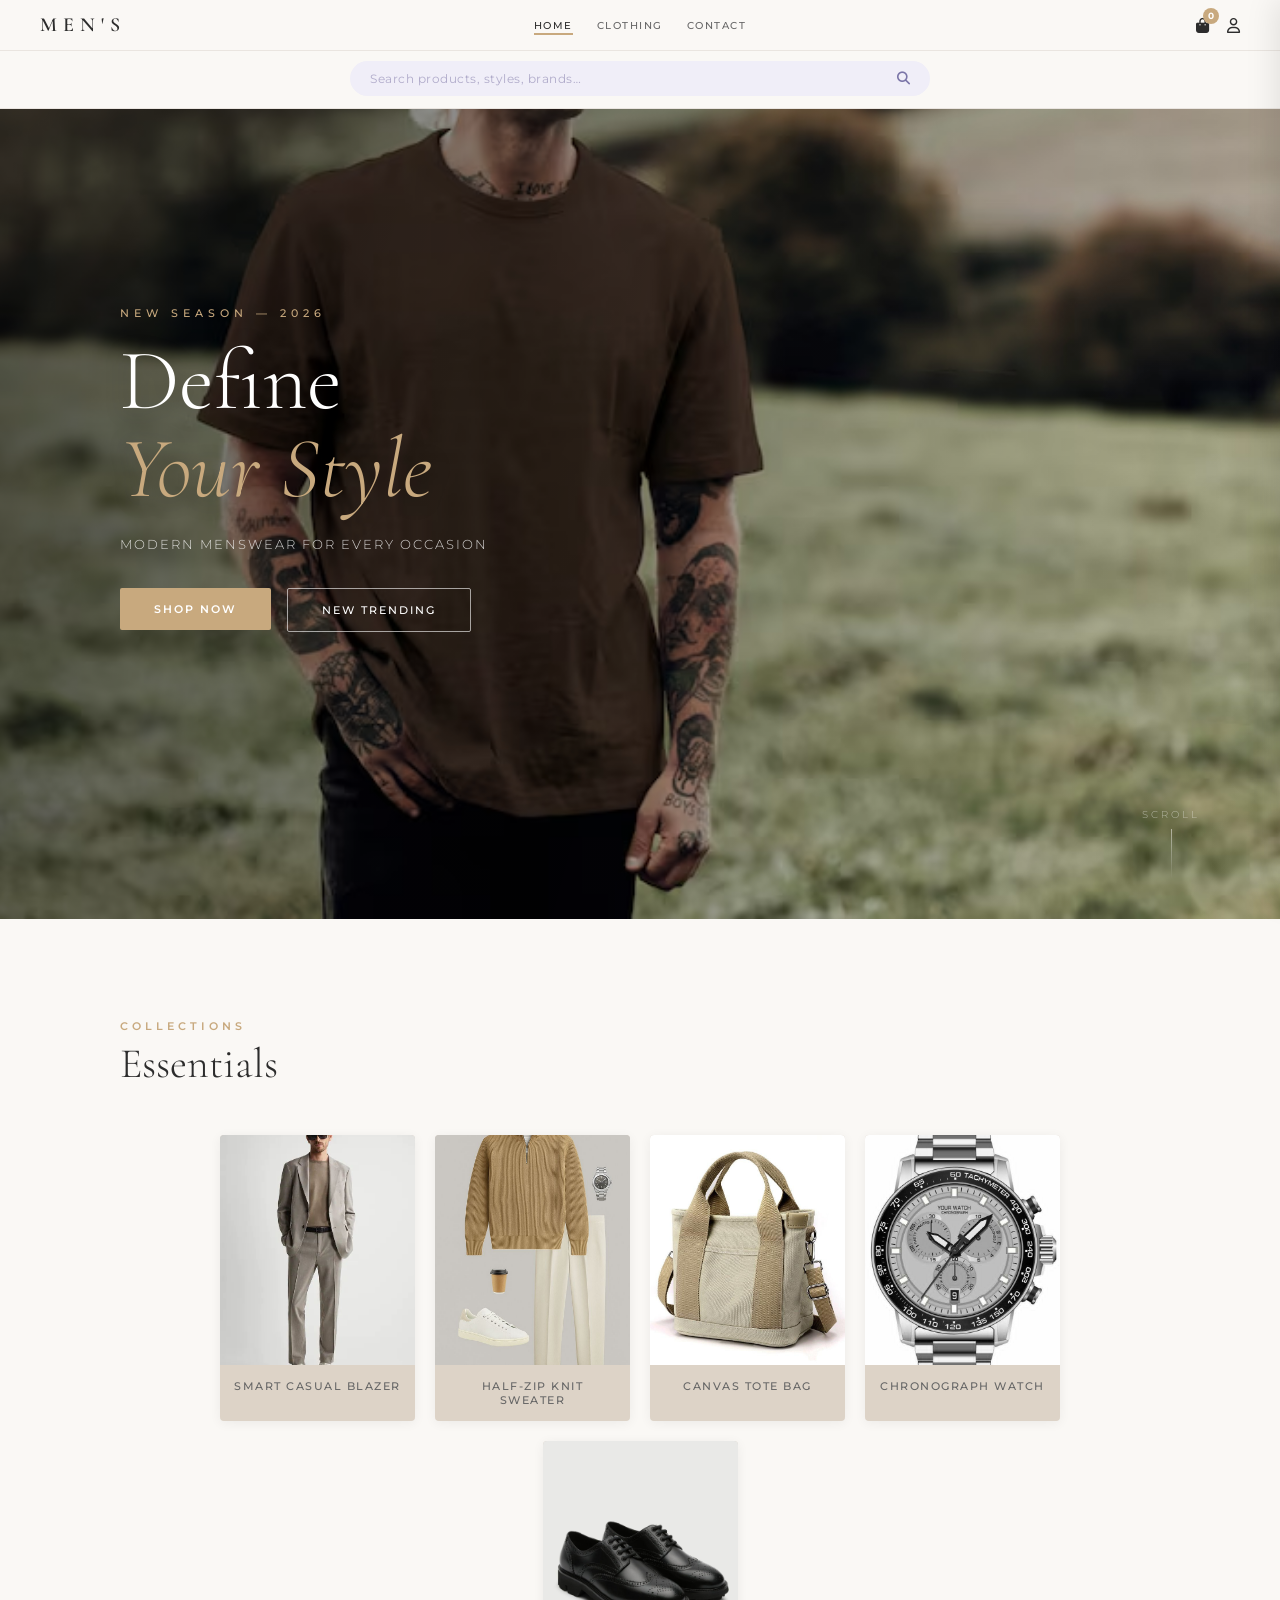
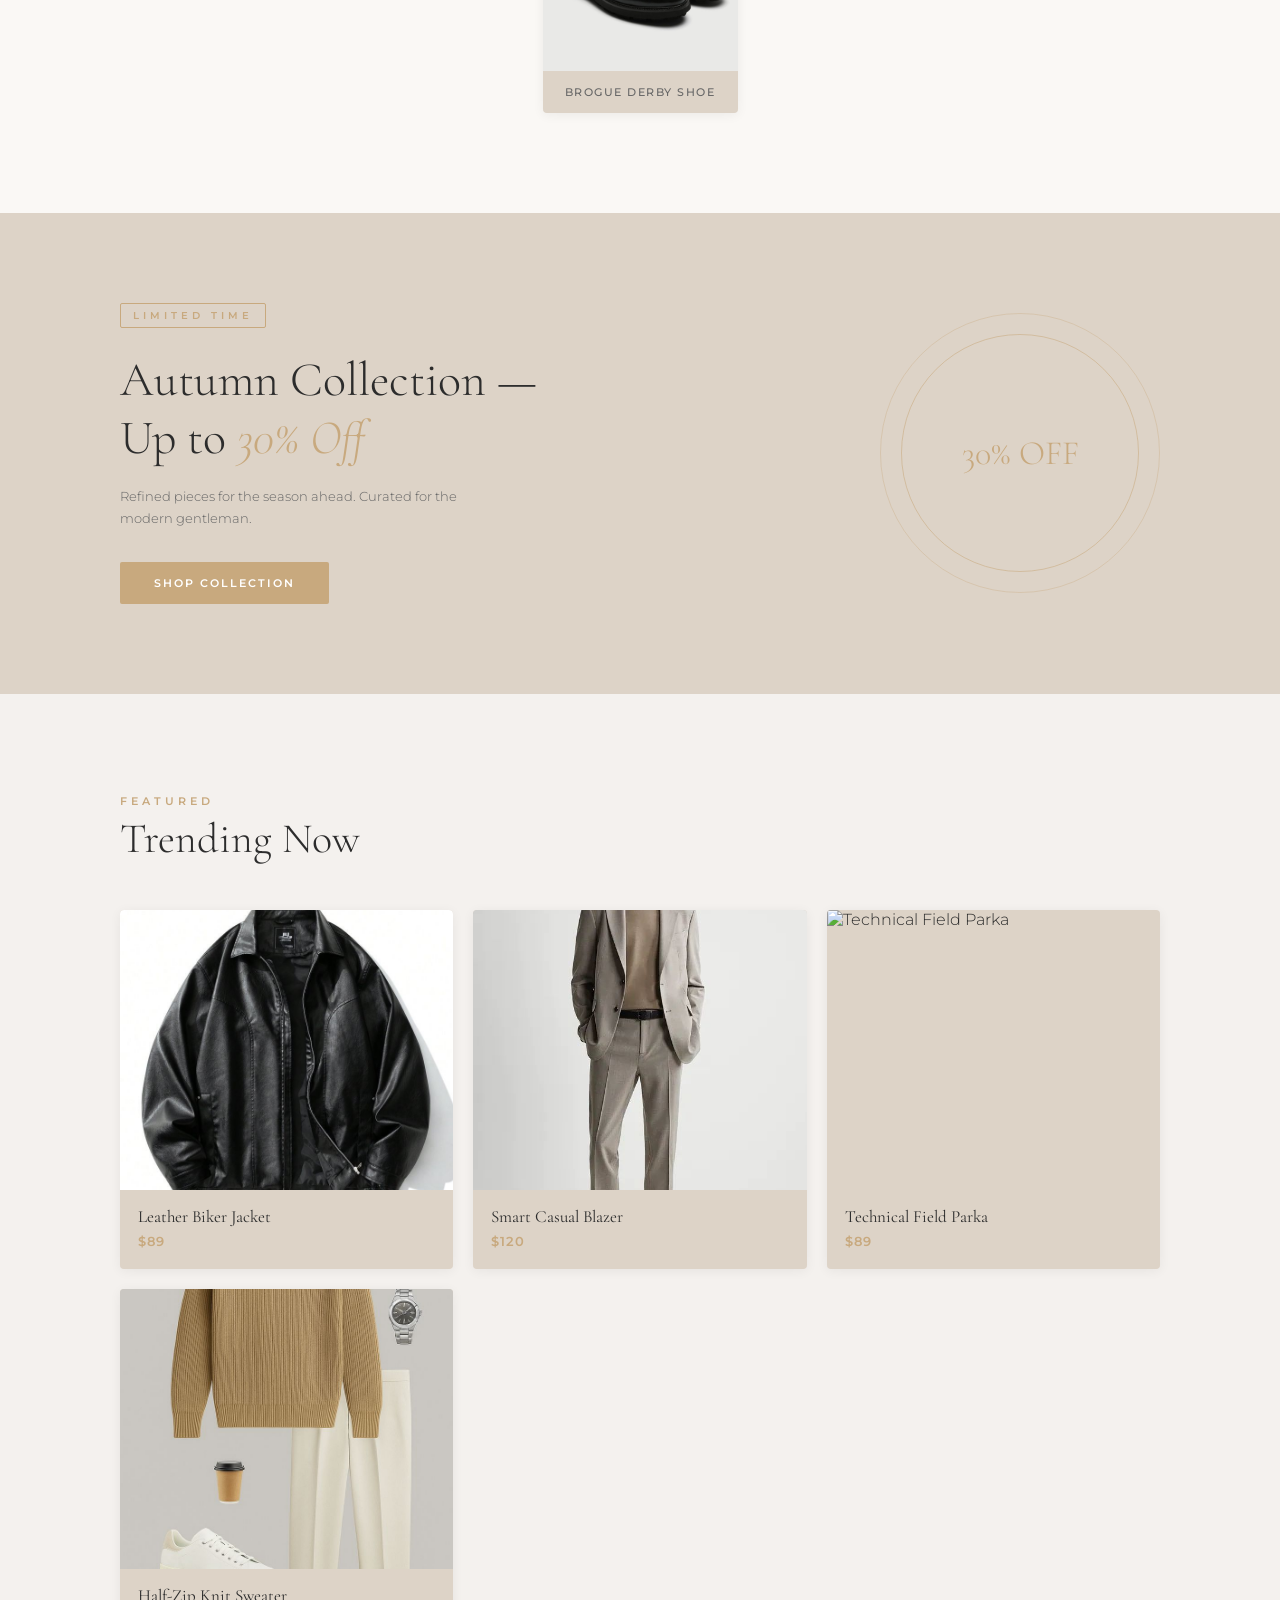
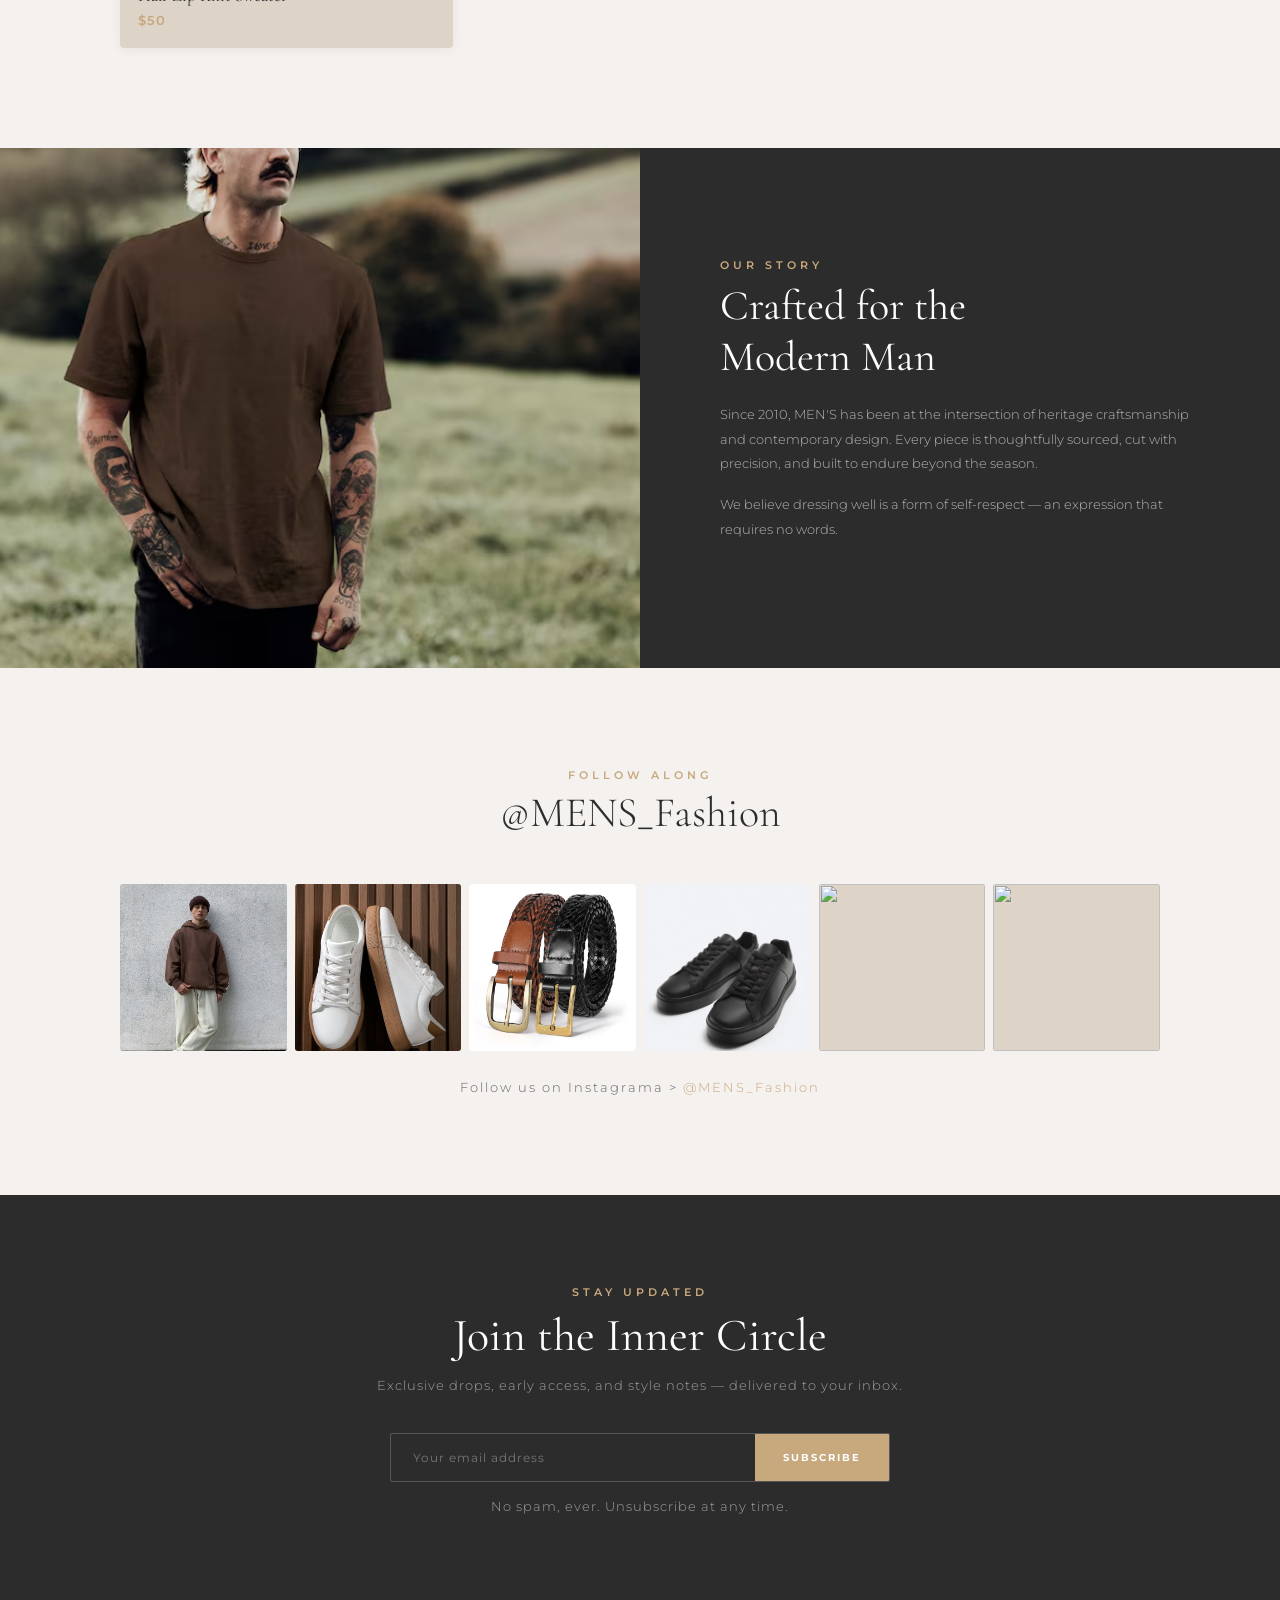
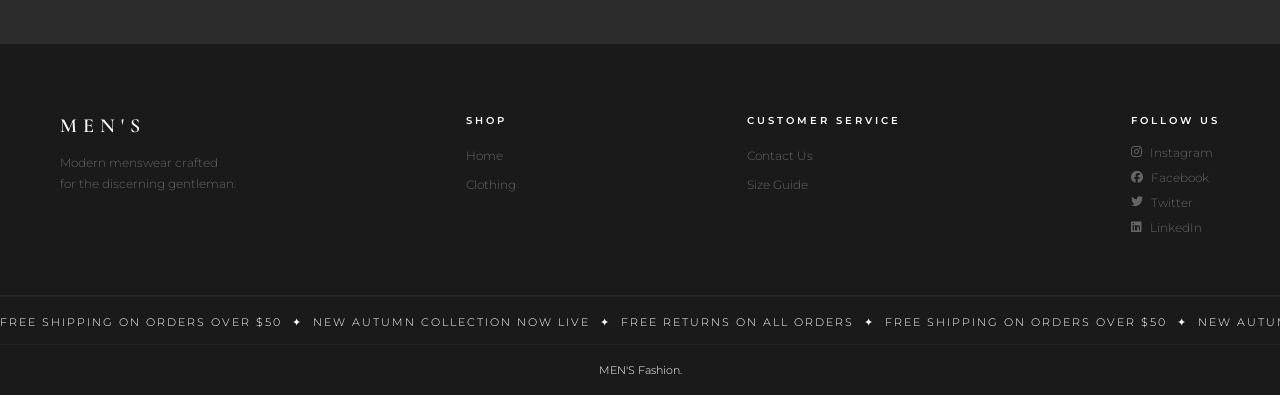
==== index.html @ 70d5d4ff "Add files via upload" ====
<!DOCTYPE html>
<html lang="en">
<head>
  <meta charset="UTF-8">
  <meta name="viewport" content="width=device-width, initial-scale=1.0">
  <title>MEN'S — Home</title>
  <link rel="preconnect" href="https://fonts.googleapis.com">
  <link rel="preconnect" href="https://fonts.gstatic.com" crossorigin>
  <link href="https://fonts.googleapis.com/css2?family=Cormorant+Garamond:ital,wght@0,300;0,400;0,600;1,300;1,400&family=Montserrat:wght@300;400;500;600;700&display=swap" rel="stylesheet">
  <link rel="stylesheet" href="https://cdnjs.cloudflare.com/ajax/libs/font-awesome/6.5.0/css/all.min.css">
  <link rel="stylesheet" href="style.css">
  <style>
    /* ── HOME-ONLY STYLES ── */
    .hero {
      position: relative; height: 100vh; min-height: 620px;
      background: url("./image/background-header.avif") center/cover no-repeat;
      display: flex; align-items: center; padding-left: 120px; overflow: hidden;
    }
    .hero-overlay {
      position: absolute; inset: 0;
      background: linear-gradient(105deg,rgba(0,0,0,.58) 0%,rgba(0,0,0,.2) 60%,transparent 100%);
    }
    .hero-text { position: relative; z-index: 2; animation: fadeUp .9s ease both; }
    .hero-eyebrow {
      display: block; font-size: 11px; font-weight: 500;
      letter-spacing: 5px; text-transform: uppercase; color: var(--gold); margin-bottom: 18px;
    }
    .hero-text h1 {
      font-size: 86px; font-weight: 300; line-height: 1.02;
      color: white; text-shadow: 0 2px 24px rgba(0,0,0,.3);
    }
    .hero-text p {
      margin: 22px 0 36px; font-size: 13px;
      letter-spacing: 2px; color: rgba(255,255,255,.8); text-transform: uppercase;
    }
    .buttons { display: flex; gap: 16px; flex-wrap: wrap; }
    .hero-scroll {
      position: absolute; bottom: 40px; right: 80px; z-index: 2;
      display: flex; flex-direction: column; align-items: center; gap: 8px;
      color: rgba(255,255,255,.5); font-size: 10px; letter-spacing: 3px; text-transform: uppercase;
    }
    .scroll-line {
      width: 1px; height: 50px;
      background: linear-gradient(to bottom,rgba(255,255,255,.5),transparent);
      animation: scrollPulse 1.8s ease-in-out infinite;
    }
    
    @keyframes scrollPulse { 0%,100%{transform:scaleY(1);opacity:1;} 50%{transform:scaleY(.5);opacity:.4;} }
    @keyframes fadeUp { from{opacity:0;transform:translateY(30px);} to{opacity:1;transform:translateY(0);} }

    /* ESSENTIALS */
    .essentials { padding: 100px 120px; background: var(--warm-white); }
    .card-container { display: flex; flex-wrap: wrap; gap: 20px; justify-content: center; }
    .card {
      background: #ddd3c7; border-radius: 4px; overflow: hidden; text-align: center;
      width: 195px; flex-shrink: 0;
      box-shadow: 0 2px 12px rgba(0,0,0,.06); transition: box-shadow .3s; cursor: pointer;
    }
    .card:hover { box-shadow: 0 8px 30px rgba(0,0,0,.12); }
    .card-img-wrap { position: relative; overflow: hidden; }
    .card-img-wrap img { width: 100%; height: 230px; object-fit: cover; transition: transform .5s; }
    .card:hover .card-img-wrap img { transform: scale(1.06); }
    .card-hover-btn {
      position: absolute; bottom: 0; left: 0; right: 0; padding: 12px;
      background: rgba(200,169,126,.92); color: white;
      font-size: 10px; font-weight: 600; letter-spacing: 3px; text-transform: uppercase;
      transform: translateY(100%); transition: transform .3s;
    }
    .card:hover .card-hover-btn { transform: translateY(0); }
    .card p { padding: 14px; font-size: 11px; font-weight: 500; letter-spacing: 1.5px; text-transform: uppercase; color: var(--mid); }

    /* SALE */
    .sale { background: var(--taupe); overflow: hidden; }
    .sale-inner {
      display: flex; align-items: center; justify-content: space-between;
      padding: 90px 120px; position: relative;
    }
    .sale-tag {
      display: inline-block; font-size: 10px; font-weight: 600;
      letter-spacing: 4px; text-transform: uppercase; color: var(--gold);
      border: 1px solid var(--gold); padding: 5px 12px; margin-bottom: 24px; border-radius: 2px;
    }
    .sale-text h2 { font-size: 48px; font-weight: 300; line-height: 1.2; margin-bottom: 18px; }
    .sale-text p { font-size: 13px; color: var(--mid); margin-bottom: 32px; line-height: 1.7; max-width: 380px; }
    .sale-deco { position: relative; width: 280px; height: 280px; flex-shrink: 0; }
    .sale-circle {
      position: absolute; inset: 0; border-radius: 50%;
      border: 1px solid rgba(200,169,126,.35);
      animation: spinSlow 20s linear infinite;
    }
    .sale-circle::before {
      content: ''; position: absolute; top: 20px; left: 20px; right: 20px; bottom: 20px;
      border-radius: 50%; border: 1px solid rgba(200,169,126,.55);
    }
    .sale-circle::after {
      content: '30% OFF'; position: absolute; inset: 0;
      display: flex; align-items: center; justify-content: center;
      font-family: 'Cormorant Garamond', serif; font-size: 34px; font-weight: 300; color: var(--gold);
    }
    @keyframes spinSlow { from{transform:rotate(0);} to{transform:rotate(360deg);} }

    /* TRENDING */
    .trending { padding: 100px 120px; background: var(--cream); }

    /* BRAND STORY */
    .brand-story { display: grid; grid-template-columns: 1fr 1fr; min-height: 520px; }
    .brand-story-img { background: url("./image/background-header.avif") center/cover; min-height: 400px; }
    .brand-story-text {
      background: var(--charcoal); color: white;
      padding: 80px; display: flex; flex-direction: column; justify-content: center;
    }
    .brand-story-text .section-label { color: var(--gold); }
    .brand-story-text h2 { font-size: 42px; color: white; margin-bottom: 20px; }
    .brand-story-text p { font-size: 13px; line-height: 1.9; color: rgba(255,255,255,.65); margin-bottom: 16px; }

    /* REVIEWS */
    .reviews { padding: 100px 120px; background: var(--warm-white); }
    .reviews-grid { display: grid; grid-template-columns: repeat(3,1fr); gap: 28px; }
    .review-card { background: white; padding: 36px 30px; border-radius: 4px; box-shadow: 0 2px 12px rgba(0,0,0,.06); }
    .review-stars { color: var(--gold); font-size: 13px; margin-bottom: 16px; letter-spacing: 2px; }
    .review-text {
      font-family: 'Cormorant Garamond', serif; font-size: 18px; font-weight: 300;
      font-style: italic; line-height: 1.6; color: var(--charcoal); margin-bottom: 20px;
    }
    .review-author { display: flex; align-items: center; gap: 14px; }
    .review-avatar {
      width: 44px; height: 44px; border-radius: 50%; background: var(--taupe);
      display: flex; align-items: center; justify-content: center;
      font-family: 'Cormorant Garamond', serif; font-size: 18px; color: var(--gold-dark);
      font-weight: 600; flex-shrink: 0;
    }
    .review-name { font-size: 12px; font-weight: 600; letter-spacing: 1px; }
    .review-verified { font-size: 10px; color: var(--light); letter-spacing: 1px; margin-top: 2px; }

    /* INSTAGRAM */
    .instagram { padding: 100px 120px; background: var(--cream); }
    .insta-grid { display: grid; grid-template-columns: repeat(6,1fr); gap: 8px; margin-top: 40px; }
    .insta-item { aspect-ratio: 1; overflow: hidden; background: var(--taupe); cursor: pointer; position: relative; border-radius: 3px; }
    .insta-item img { width: 100%; height: 100%; object-fit: cover; transition: transform .5s; }
    .insta-item:hover img { transform: scale(1.08); }
    .insta-hover {
      position: absolute; inset: 0; background: rgba(0,0,0,.4);
      display: flex; align-items: center; justify-content: center;
      color: white; font-size: 22px; opacity: 0; transition: opacity .3s;
    }
    .insta-item:hover .insta-hover { opacity: 1; }
    .insta-handle { display: block; text-align: center; margin-top: 28px; font-size: 13px; letter-spacing: 2px; color: var(--mid); }
    .insta-handle span { color: var(--gold); }

    /* NEWSLETTER */
    .newsletter { background: var(--charcoal); padding: 90px 120px; text-align: center; color: white; }
    .newsletter h2 { font-size: 46px; color: white; margin-bottom: 14px; }
    .newsletter p { font-size: 13px; letter-spacing: 1px; color: rgba(255,255,255,.55); margin-bottom: 40px; }
    .newsletter-form {
      display: flex; max-width: 500px; margin: 0 auto;
      border: 1px solid rgba(255,255,255,.2); border-radius: 2px; overflow: hidden;
    }
    .newsletter-form input {
      flex: 1; background: transparent; border: none; outline: none;
      padding: 16px 22px; font-family: 'Montserrat', sans-serif; font-size: 12px; letter-spacing: 1px; color: white;
    }
    .newsletter-form input::placeholder { color: rgba(255,255,255,.35); }
    .newsletter-form button {
      padding: 16px 28px; background: var(--gold); color: white; border: none;
      font-size: 10px; font-weight: 700; letter-spacing: 2px; text-transform: uppercase;
      font-family: 'Montserrat', sans-serif; transition: .25s; flex-shrink: 0;
    }
    .newsletter-form button:hover { background: var(--gold-dark); }
    .newsletter-fine { font-size: 10px; color: rgba(255,255,255,.25); margin-top: 16px; letter-spacing: 1px; }

    /* RESPONSIVE */
    @media (max-width: 1100px) {
      .hero { padding-left: 60px; }
      .hero-text h1 { font-size: 62px; }
      .essentials, .trending, .sale-inner, .brand-story-text,
      .newsletter, .reviews, .instagram { padding-left: 40px; padding-right: 40px; }
      .sale-deco { display: none; }
      .reviews-grid { grid-template-columns: 1fr 1fr; }
      .insta-grid { grid-template-columns: repeat(4,1fr); }
    }
    @media (max-width: 768px) {
      .hero { padding: 0 24px; }
      .hero-text h1 { font-size: 46px; }
      .hero-scroll { display: none; }
      .essentials, .trending, .sale-inner, .brand-story-text,
      .newsletter, .reviews, .instagram { padding-left: 20px; padding-right: 20px; }
      .brand-story { grid-template-columns: 1fr; }
      .brand-story-img { min-height: 260px; }
      .brand-story-text { padding: 50px 24px; }
      .reviews-grid { grid-template-columns: 1fr; }
      .insta-grid { grid-template-columns: repeat(3,1fr); }
      .sale-inner { padding: 50px 20px; }
      .sale-text h2 { font-size: 34px; }
      .newsletter-form { flex-direction: column; }
    }
  </style>
</head>
<body>

  <!-- ═══ SITE HEADER WRAP ═══ -->
  <div class="site-header-wrap" id="siteHeaderWrap">
    <header id="header">
      <a class="logo" href="index.html">MEN'S</a>
      <nav>
      <a href="index.html" class="active">Home</a>
      <a href="clothing.html">Clothing</a>
      <!-- <a href="footwear.html">Footwear</a>
      <a href="accessories.html">Accessories</a>
      <a href="lookbook.html">Lookbook</a> -->
      <a href="contact.html">Contact</a>
      </nav>
      <div class="header-actions">
        <div class="cart-count">
          <i class="fas fa-shopping-bag" onclick="openCart()" title="Cart"></i>
          <div class="cart-badge" id="cartBadge">0</div>
        </div>
        <i class="far fa-user" title="Account"></i>
      </div>
    </header>
    <!-- INLINE SEARCH BAR -->
    <div class="header-search-bar">
      <div class="header-search-inner">
        <input type="text" placeholder="Search products, styles, brands…" id="searchInput"
               oninput="handleSearch(this.value)"
               onkeydown="if(event.key==='Enter')submitSearch()"
               autocomplete="off">
        <i class="fas fa-search" onclick="submitSearch()"></i>
      </div>
    </div> 
  </div>
  <!-- keep search overlay in DOM so JS references don't break, but hidden -->
  <div class="search-overlay" id="searchOverlay"></div>

  <!-- CART DRAWER -->
  <div class="cart-overlay" id="cartOverlay" onclick="closeCart(event)"></div>
  <div class="cart-drawer" id="cartDrawer">
    <div class="cart-header"><h3>Your Bag</h3><button class="cart-close" onclick="closeCart()">&#10005;</button></div>
    <div class="cart-items" id="cartItems"><div class="cart-empty"><i class="fas fa-shopping-bag"></i><p>Your bag is empty</p></div></div>
    <div class="cart-footer" id="cartFooter" style="display:none">
      <div class="cart-total"><span>Total</span><strong id="cartTotal">$0</strong></div>
      <button class="btn-primary" style="width:100%;text-align:center;padding:16px;" onclick="showToast('Checkout coming soon!')">Proceed to Checkout</button>
    </div>
  </div>
  <!-- SIZE MODAL -->
  <div class="modal-overlay" id="sizeModal" onclick="closeSizeModal(event)"><div class="modal"><div class="modal-head"><h3>Size Guide</h3><button class="modal-close" onclick="closeSizeModal()">&#10005;</button></div><div class="modal-body"><div class="size-tabs"><button class="size-tab active" onclick="switchSizeTab(this,'tops')">Tops</button><button class="size-tab" onclick="switchSizeTab(this,'bottoms')">Bottoms</button><button class="size-tab" onclick="switchSizeTab(this,'shoes')">Shoes</button></div><div id="sizeTabTops"><table class="size-table"><thead><tr><th>Size</th><th>Chest</th><th>Waist</th><th>Hip</th></tr></thead><tbody><tr><td>XS</td><td>34–36</td><td>28–30</td><td>34–36</td></tr><tr><td>S</td><td>36–38</td><td>30–32</td><td>36–38</td></tr><tr><td>M</td><td>38–40</td><td>32–34</td><td>38–40</td></tr><tr><td>L</td><td>40–42</td><td>34–36</td><td>40–42</td></tr><tr><td>XL</td><td>42–44</td><td>36–38</td><td>42–44</td></tr><tr><td>XXL</td><td>44–47</td><td>38–41</td><td>44–47</td></tr></tbody></table></div><div id="sizeTabBottoms" style="display:none"><table class="size-table"><thead><tr><th>Size</th><th>Waist</th><th>Inseam</th><th>EU</th></tr></thead><tbody><tr><td>28</td><td>28</td><td>30</td><td>44</td></tr><tr><td>30</td><td>30</td><td>30/32</td><td>46</td></tr><tr><td>32</td><td>32</td><td>30/32</td><td>48</td></tr><tr><td>34</td><td>34</td><td>32</td><td>50</td></tr><tr><td>36</td><td>36</td><td>32</td><td>52</td></tr><tr><td>38</td><td>38</td><td>32/34</td><td>54</td></tr></tbody></table></div><div id="sizeTabShoes" style="display:none"><table class="size-table"><thead><tr><th>US</th><th>UK</th><th>EU</th><th>CM</th></tr></thead><tbody><tr><td>7</td><td>6</td><td>40</td><td>25</td></tr><tr><td>8</td><td>7</td><td>41</td><td>26</td></tr><tr><td>9</td><td>8</td><td>42</td><td>27</td></tr><tr><td>10</td><td>9</td><td>43</td><td>28</td></tr><tr><td>11</td><td>10</td><td>44</td><td>29</td></tr><tr><td>12</td><td>11</td><td>46</td><td>30</td></tr></tbody></table></div><div class="modal-tip"><strong>How to measure:</strong> Chest around fullest part, waist at narrowest. If between sizes, size up.</div></div></div></div>
  <!-- PRODUCT MODAL -->
  <div class="product-modal-overlay" id="productModal" onclick="closeProductModal(event)"><div class="product-modal"><div class="product-modal-img"><img id="modalImg" src="" alt=""><button class="product-modal-close" onclick="closeProductModal()">&#10005;</button></div><div class="product-modal-info"><div class="product-cat" id="modalCat"></div><h2 id="modalName"></h2><div class="modal-price" id="modalPrice"></div><p class="modal-desc" id="modalDesc"></p><div class="size-label">Select Size</div><div class="size-options"><button class="size-opt" onclick="selectSize(this)">XS</button><button class="size-opt" onclick="selectSize(this)">S</button><button class="size-opt selected" onclick="selectSize(this)">M</button><button class="size-opt" onclick="selectSize(this)">L</button><button class="size-opt" onclick="selectSize(this)">XL</button></div><button class="modal-size-guide" onclick="openSizeModal()">View Size Guide &rarr;</button><div class="modal-actions" style="margin-top:22px;"><button class="btn-primary" style="width:100%;text-align:center;padding:16px;" onclick="addToCartFromModal()">Add to Bag</button><button class="modal-wishlist"><i class="far fa-heart"></i> Save to Wishlist</button></div></div></div></div>
  <!-- TOAST -->
  <div class="toast" id="toast"><i class="fas fa-check-circle"></i><span id="toastMsg"></span></div>

      <div class="search-hint">Try: Bomber jacket, Wool coat, Sneakers…</div>
    </div>
  </div>
  <!-- ── HERO ── -->
  <section class="hero hero-wrap-offset">
    <div class="hero-overlay"></div>
    <div class="hero-text">
      <span class="hero-eyebrow">New Season — 2026</span>
      <h1>Define<br><em>Your Style</em></h1>
      <p>Modern Menswear for Every Occasion</p>
      <div class="buttons">
        <a href="clothing.html"><button class="btn-primary">Shop Now</button></a>
        <a href="#New Trending"><button class="btn-outline">New Trending</button></a>
      </div>
    </div>
    <div class="hero-scroll"><span>Scroll</span><div class="scroll-line"></div></div>
  </section>

  <!-- ── ESSENTIALS ── -->
  <section class="essentials">
    <div class="section-header">
      <span class="section-label">Collections</span>
      <h2>Essentials</h2>
    </div>
    <div class="card-container">
      <a href="clothing.html" class="card"><div class="card-img-wrap"><img src="./image/Smart Casual Blazer.png" alt="Casual Wear"><div class="card-hover-btn">Explore</div></div><p>Smart Casual Blazer</p></a>
      <a href="clothing.html" class="card"><div class="card-img-wrap"><img src="./image/Half-Zip Knit Sweater.jpg" alt="Formal Wear"><div class="card-hover-btn">Explore</div></div><p>Half-Zip Knit Sweater</p></a>
      <a href="clothing.html" class="card"><div class="card-img-wrap"><img src="./image/Canvas Tote Bag.png " alt="Street Style"><div class="card-hover-btn">Explore</div></div><p>Canvas Tote Bag</p></a>
      <a href="clothing.html" class="card"><div class="card-img-wrap"><img src="./image/Chronograph Watch.png" alt="Outerwear"><div class="card-hover-btn">Explore</div></div><p>Chronograph Watch</p></a>
      <a href="clothing.html" class="card"><div class="card-img-wrap"><img src="./image/Brogue Derby Shoe.png" alt="Accessories"><div class="card-hover-btn">Explore</div></div><p>Brogue Derby Shoe</p></a>
    </div>
  </section>

  <!-- ── SALE ── -->
  <section class="sale">
    <div class="sale-inner">
      <div class="sale-text">
        <span class="sale-tag">Limited Time</span>
        <h2>Autumn Collection —<br>Up to <em>30% Off</em></h2>
        <p>Refined pieces for the season ahead. Curated for the modern gentleman.</p>
        <a href="clothing.html"><button class="btn-primary">Shop Collection</button></a>
      </div>
      <div class="sale-deco"><div class="sale-circle"></div></div>
    </div>
  </section>

  <!-- ── TRENDING ── -->
  <a name="New Trending">
    <section class="trending">
    <div class="section-header">
      <span class="section-label">Featured</span>
      <h2>Trending Now</h2>
    </div>
    
    <div class="product-container" id="trendingGrid">
    </div >
    </div>
    </section>
  </a>

  <!-- ── BRAND STORY ── -->
  <section class="brand-story">
    <div class="brand-story-img"></div>
    <div class="brand-story-text">
      <span class="section-label">Our Story</span>
      <h2>Crafted for the<br>Modern Man</h2>
      <p>Since 2010, MEN'S has been at the intersection of heritage craftsmanship and contemporary design. Every piece is thoughtfully sourced, cut with precision, and built to endure beyond the season.</p>
      <p>We believe dressing well is a form of self-respect — an expression that requires no words.</p>
     
    </div>
  </section>

  <!-- ── REVIEWS ── -->
  <!-- <section class="reviews">
    <div class="section-header">
      <span class="section-label">Testimonials</span>
      <h2>What Our Customers Say</h2>
    </div>
    <div class="reviews-grid">
      <div class="review-card">
        <div class="review-stars">&#9733;&#9733;&#9733;&#9733;&#9733;</div>
        <p class="review-text">"The quality of the wool coat exceeded every expectation. The fabric is extraordinary."</p>
        <div class="review-author"><div class="review-avatar">J</div><div><div class="review-name">James T.</div><div class="review-verified">Verified Purchase</div></div></div>
      </div>
      <div class="review-card">
        <div class="review-stars">&#9733;&#9733;&#9733;&#9733;&#9733;</div>
        <p class="review-text">"Finally a menswear brand that understands fit. The blazer is exactly what I was looking for."</p>
        <div class="review-author"><div class="review-avatar">M</div><div><div class="review-name">Marcus D.</div><div class="review-verified">Verified Purchase</div></div></div>
      </div>
      <div class="review-card">
        <div class="review-stars">&#9733;&#9733;&#9733;&#9733;&#9734;</div>
        <p class="review-text">"Exceptional packaging and fast delivery. The polo shirt is now a staple in my wardrobe."</p>
        <div class="review-author"><div class="review-avatar">A</div><div><div class="review-name">Alex P.</div><div class="review-verified">Verified Purchase</div></div></div>
      </div>
    </div>
  </section> -->

  <!-- ── INSTAGRAM ── -->
  <section class="instagram">
    <div class="section-header" style="text-align:center;">
      <span class="section-label" style="display:block;">Follow Along</span>
      <h2>@MENS_Fashion</h2>
    </div>
    
    <div class="insta-grid">
      <div class="insta-item"><a href="https://www.instagram.com/"><img src="./image/Street Sweatshirt.png" alt=""><div class="insta-hover"><i class="fab fa-instagram"></i></div></a></div>
      <div class="insta-item"><a href="https://www.instagram.com/"><img src="./image/White Leather Sneaker.png" alt=""><div class="insta-hover"><i class="fab fa-instagram"></i></div></a></div>
      <div class="insta-item"><a href="https://www.instagram.com/"><img src="./image/Woven Leather Belt.png" alt=""><div class="insta-hover"><i class="fab fa-instagram"></i></div></a></div>
      <div class="insta-item"><a href="https://www.instagram.com/"><img src="./image/Monochrome Sneaker.png" alt=""><div class="insta-hover"><i class="fab fa-instagram"></i></div></a></div>
      <div class="insta-item"><a href="https://www.instagram.com/"><img src="./image/Leather bifold wallet.png"  alt=""><div class="insta-hover"><i class="fab fa-instagram"></i></div></a></div>
      <div class="insta-item"><a href="https://www.instagram.com/"><img src="./image/Technical Field Parka.png"  alt=""><div class="insta-hover"><i class="fab fa-instagram"></i></div></a></div>
    </div>
    <span class="insta-handle">Follow us on Instagrama ><span> @MENS_Fashion</span></span>
  </section>  

  <!-- ── NEWSLETTER ── -->
  <section class="newsletter">
    <span class="section-label" style="display:block;">Stay Updated</span>
    <h2>Join the Inner Circle</h2>
    <p>Exclusive drops, early access, and style notes — delivered to your inbox.</p>
    <div class="newsletter-form">
      <input type="email" placeholder="Your email address" id="newsletterEmail">
      <button onclick="subscribeNewsletter()">Subscribe</button>
    </div>
    <p class="newsletter-fine">No spam, ever. Unsubscribe at any time.</p>
  </section>

  <!-- FOOTER -->
  <footer class="footer">
    <div class="footer-top">
      <div class="footer-brand"><div class="logo">MEN'S</div><p>Modern menswear crafted<br>for the discerning gentleman.</p></div>
      <div class="footer-section"><h3>Shop</h3><ul class="list"><li><a href="index.html">Home</a></li><li><a href="clothing.html">Clothing</a></li></ul></div>
      <div class="footer-section"><h3>Customer Service</h3><ul class="list"><li><a href="contact.html">Contact Us</a></li><li><a href="#" onclick="openSizeModal()">Size Guide</a></li></ul></div>
      <div class="footer-section"><h3>Follow Us</h3><ul class="social-icons"><li><a href="#"><i class="fab fa-instagram"></i> Instagram</a></li><li><a href="#"><i class="fab fa-facebook"></i> Facebook</a></li><li><a href="#"><i class="fab fa-twitter"></i> Twitter</a></li><li><a href="#"><i class="fab fa-linkedin"></i> LinkedIn</a></li></ul></div>
    </div>
    <div class="footer-bottom">
      <div class="marquee-wrapper"><div class="marquee-track"><span>Free Shipping on Orders Over $50 &nbsp;&#10022;&nbsp; New Autumn Collection Now Live &nbsp;&#10022;&nbsp; Free Returns on All Orders &nbsp;&#10022;&nbsp; Free Shipping on Orders Over $50 &nbsp;&#10022;&nbsp; New Autumn Collection Now Live &nbsp;&#10022;&nbsp; Free Returns on All Orders &nbsp;&#10022;&nbsp;</span></div></div>
      <div class="footer-legal">MEN'S Fashion.</div>
    </div>
  </footer>

  <script src="scripts.js"></script>
  <script>
    document.addEventListener('DOMContentLoaded', () => {
      // Render trending products
      const trending = products.filter(p => p.id <= 4);
      document.getElementById('trendingGrid').innerHTML = trending.map(productCard).join('');
    });
  </script>
</body>
</html>
---- style.css ----
/* ═══════════════════════════════════════════
   MEN'S FASHION — Global Stylesheet
   Fonts: Cormorant Garamond + Montserrat
═══════════════════════════════════════════ */

:root {
  --cream:      #f4f1ee;
  --warm-white: #faf8f5;
  --sand:       #eae5e0;
  --taupe:      #ddd3c7;
  --gold:       #c8a97e;
  --gold-dark:  #a8845a;
  --charcoal:   #2c2c2c;
  --mid:        #666;
  --light:      #999;
  --footer-bg:  #1a1a1a;
  --shadow:     0 4px 24px rgba(0,0,0,.09);
  --shadow-lg:  0 16px 48px rgba(0,0,0,.14);
}
*, *::before, *::after { margin: 0; padding: 0; box-sizing: border-box; }
html { scroll-behavior: smooth; }
body {
  background: var(--cream);
  color: var(--charcoal);
  font-family: 'Montserrat', sans-serif;
  font-weight: 300;
  overflow-x: hidden;
}

h1, h2, h3, h4 { font-family: 'Cormorant Garamond', serif; font-weight: 400; }
em   { font-style: italic; color: var(--gold); }
a    { text-decoration: none; color: inherit; }
ul   { list-style: none; }
button { cursor: pointer; font-family: 'Montserrat', sans-serif; }
img  { display: block; max-width: 100%; }

/* ─── TYPOGRAPHY HELPERS ─────────────────── */
.section-label {
  display: block;
  font-size: 11px; font-weight: 600;
  letter-spacing: 4px; text-transform: uppercase;
  color: var(--gold); margin-bottom: 8px;
}
.section-header { margin-bottom: 48px; }
.section-header h2 { font-size: 42px; font-weight: 300; line-height: 1.1; }
.section-header p  { font-size: 13px; color: var(--mid); margin-top: 10px; line-height: 1.7; }

/* ─── BUTTONS ────────────────────────────── */
.btn-primary {
  display: inline-block;
  padding: 14px 34px;
  background: var(--gold); color: white; border: none;
  font-size: 11px; font-weight: 600; letter-spacing: 2px; text-transform: uppercase;
  border-radius: 2px; transition: background .25s, transform .2s;
}

.btn-primary:hover { background: var(--gold-dark); transform: translateY(-2px); }
.btn-outline {
  display: inline-block;
  padding: 14px 34px;
  background: transparent; color: white;
  border: 1px solid rgba(255,255,255,.6);
  font-size: 11px; font-weight: 500; letter-spacing: 2px; text-transform: uppercase;
  border-radius: 2px; transition: .25s;
}
.btn-outline:hover { border-color: white; background: rgba(255,255,255,.1); }
.btn-outline-dark {
  display: inline-block;
  padding: 14px 34px;
  background: transparent; color: var(--charcoal);
  border: 1px solid var(--charcoal);
  font-size: 11px; font-weight: 500; letter-spacing: 2px; text-transform: uppercase;
  border-radius: 2px; transition: .25s;
}
.btn-outline-dark:hover { background: var(--charcoal); color: white; }
/* ─── HEADER ─────────────────────────────── */
/* ═══════════════════════════════════════
   SITE HEADER  — logo | nav | icons
   + inline search bar below
═══════════════════════════════════════ */
.site-header-wrap {
  position: fixed; top: 0; left: 0; right: 0; z-index: 200;
  background: var(--warm-white);
  box-shadow: 0 1px 0 var(--sand);
  transition: box-shadow .3s;
}
.site-header-wrap.elevated { box-shadow: 0 2px 20px rgba(0,0,0,.08); }

/* top bar */
header {
  display: grid;
  grid-template-columns: 1fr auto 1fr;
  align-items: center;
  padding: 14px 60px;
  background: transparent;
}
header.scrolled, header.solid { background: transparent; box-shadow: none; padding: 14px 60px; }

.logo {
  font-family: 'Cormorant Garamond', serif;
  font-size: 20px; font-weight: 600; letter-spacing: 6px;
  color: var(--charcoal); cursor: pointer; justify-self: start;
}
header.scrolled .logo, header.solid .logo { color: var(--charcoal); }

nav {
  justify-self: center;
  display: flex; gap: 32px; align-items: center;
}
nav a {
  font-size: 11px; font-weight: 500; letter-spacing: 2px; text-transform: uppercase;
  color: var(--mid); transition: color .2s; position: relative; white-space: nowrap;
}
nav a::after {
  content: ''; position: absolute; bottom: -3px; left: 0;
  width: 0; height: 2px; background: var(--gold); transition: width .3s;
}
nav a:hover::after, nav a.active::after { width: 100%; }
nav a:hover, nav a.active { color: var(--charcoal); }
header.scrolled nav a, header.solid nav a { color: var(--mid); }
header.scrolled nav a:hover, header.solid nav a:hover,
header.scrolled nav a.active, header.solid nav a.active { color: var(--charcoal); }

.header-actions {
  justify-self: end;
  display: flex; gap: 18px; color: var(--charcoal);
  font-size: 15px; align-items: center;
}
.header-actions i { transition: color .2s; cursor: pointer; }
.header-actions i:hover { color: var(--gold); }
header.scrolled .header-actions, header.solid .header-actions { color: var(--charcoal); }

.cart-count { position: relative; display: inline-block; }
.cart-badge {
  position: absolute; top: -8px; right: -10px;
  background: var(--gold); color: white;
  font-size: 9px; font-weight: 700;
  width: 16px; height: 16px; border-radius: 50%;
  display: flex; align-items: center; justify-content: center;
  font-family: 'Montserrat', sans-serif;
}

/* ── INLINE SEARCH BAR (below header) ───── */
.header-search-bar {
  padding: 10px 60px 12px;
  background: var(--warm-white);
  border-top: 1px solid var(--sand);
}
.header-search-inner {
  display: flex; align-items: center; gap: 10px;
  background: #f0eef8;
  border-radius: 30px;
  padding: 10px 20px;
  max-width: 580px; margin: 0 auto;
}
.header-search-inner input {
  flex: 1; background: none; border: none; outline: none;
  font-family: 'Montserrat', sans-serif;
  font-size: 12px; font-weight: 400;
  color: var(--charcoal); letter-spacing: .5px;
}
.header-search-inner input::placeholder { color: #b0abca; }
.header-search-inner i {
  color: #7b75a8; font-size: 13px; cursor: pointer; transition: color .2s;
}
.header-search-inner i:hover { color: var(--gold); }

/* ─── OLD SEARCH OVERLAY (kept for compat, hidden) ── */
.search-overlay { display: none !important; }

/* ─── CART DRAWER ────────────────────────── */
.cart-overlay {
  position: fixed; inset: 0; z-index: 300;
  background: rgba(0,0,0,.4); opacity: 0; pointer-events: none; transition: opacity .3s;
}
.cart-overlay.open { opacity: 1; pointer-events: all; }
.cart-drawer {
  position: fixed; top: 0; right: -420px; bottom: 0; z-index: 301;
  width: min(420px,100vw); background: var(--warm-white);
  display: flex; flex-direction: column;
  transition: right .35s cubic-bezier(.4,0,.2,1);
  box-shadow: -4px 0 30px rgba(0,0,0,.1);
}
.cart-drawer.open { right: 0; }
.cart-header {
  padding: 28px 30px; border-bottom: 1px solid var(--sand);
  display: flex; justify-content: space-between; align-items: center;
}
.cart-header h3 { font-size: 22px; font-weight: 400; }
.cart-close { background: none; border: none; font-size: 22px; color: var(--mid); transition: color .2s; }
.cart-close:hover { color: var(--charcoal); }
.cart-items { flex: 1; overflow-y: auto; padding: 20px 30px; }
.cart-empty {
  display: flex; flex-direction: column; align-items: center;
  justify-content: center; height: 100%; gap: 16px;
  color: var(--light); text-align: center;
}
.cart-empty i { font-size: 48px; opacity: .3; }
.cart-empty p { font-size: 13px; letter-spacing: 1px; }
.cart-item { display: flex; gap: 16px; padding: 16px 0; border-bottom: 1px solid var(--sand); }
.cart-item-img { width: 80px; height: 96px; object-fit: cover; border-radius: 3px; flex-shrink: 0; }
.cart-item-info { flex: 1; }
.cart-item-info h4 { font-size: 15px; font-weight: 400; margin-bottom: 4px; }
.cart-item-price { font-size: 13px; color: var(--gold); font-weight: 600; margin-bottom: 10px; }
.cart-item-qty { display: flex; align-items: center; gap: 10px; }
.qty-btn {
  width: 26px; height: 26px; background: var(--sand); border: none;
  font-size: 16px; display: flex; align-items: center; justify-content: center;
  border-radius: 2px; transition: background .2s;
}
.qty-btn:hover { background: var(--taupe); }
.qty-num { font-size: 13px; font-weight: 500; min-width: 16px; text-align: center; }
.cart-item-remove {
  background: none; border: none; color: var(--light); font-size: 13px;
  margin-left: auto; transition: color .2s; align-self: flex-start;
}
.cart-item-remove:hover { color: var(--charcoal); }
.cart-footer { padding: 20px 30px; border-top: 1px solid var(--sand); }
.cart-total { display: flex; justify-content: space-between; align-items: center; margin-bottom: 20px; }
.cart-total span { font-size: 13px; letter-spacing: 1px; text-transform: uppercase; }
.cart-total strong { font-family: 'Cormorant Garamond', serif; font-size: 26px; }
.cart-footer .btn-primary { width: 100%; text-align: center; padding: 16px; }

/* ─── SIZE GUIDE MODAL ───────────────────── */
.modal-overlay {
  position: fixed; inset: 0; z-index: 400;
  background: rgba(0,0,0,.5);
  display: flex; align-items: center; justify-content: center;
  opacity: 0; pointer-events: none; transition: opacity .3s;
}
.modal-overlay.open { opacity: 1; pointer-events: all; }
.modal {
  background: var(--warm-white); width: min(700px, 95vw);
  max-height: 90vh; overflow-y: auto; border-radius: 4px;
  transform: scale(.96); transition: transform .3s;
}
.modal-overlay.open .modal { transform: scale(1); }
.modal-head {
  padding: 30px 36px; border-bottom: 1px solid var(--sand);
  display: flex; justify-content: space-between; align-items: center;
}
.modal-head h3 { font-size: 26px; }
.modal-close { background: none; border: none; font-size: 22px; color: var(--mid); transition: color .2s; }
.modal-close:hover { color: var(--charcoal); }
.modal-body { padding: 36px; }
.size-tabs { display: flex; margin-bottom: 30px; border-bottom: 1px solid var(--sand); }
.size-tab {
  padding: 10px 24px; background: none; border: none;
  font-size: 11px; font-weight: 600; letter-spacing: 2px; text-transform: uppercase;
  color: var(--light); border-bottom: 2px solid transparent; margin-bottom: -1px; transition: .2s;
}
.size-tab.active { color: var(--charcoal); border-bottom-color: var(--gold); }
.size-table { width: 100%; border-collapse: collapse; font-size: 13px; }
.size-table th {
  padding: 10px 14px; text-align: left;
  font-size: 10px; letter-spacing: 2px; text-transform: uppercase;
  color: var(--light); border-bottom: 1px solid var(--sand);
}
.size-table td { padding: 12px 14px; border-bottom: 1px solid rgba(0,0,0,.04); }
.size-table tr:hover td { background: var(--sand); }
.modal-tip {
  margin-top: 24px; padding: 16px 20px; background: var(--sand);
  border-radius: 3px; font-size: 12px; line-height: 1.7; color: var(--mid);
}
.modal-tip strong { color: var(--charcoal); }

/* ─── PRODUCT DETAIL MODAL ───────────────── */
.product-modal-overlay {
  position: fixed; inset: 0; z-index: 400;
  background: rgba(0,0,0,.55);
  display: flex; align-items: center; justify-content: center;
  opacity: 0; pointer-events: none; transition: opacity .3s;
}
.product-modal-overlay.open { opacity: 1; pointer-events: all; }
.product-modal {
  background: var(--warm-white);
  width: min(920px, 95vw); max-height: 92vh; overflow-y: auto;
  border-radius: 4px; display: grid; grid-template-columns: 1fr 1fr;
  transform: scale(.96); transition: transform .3s;
}
.product-modal-overlay.open .product-modal { transform: scale(1); }
.product-modal-img { position: relative; overflow: hidden; }
.product-modal-img img { width: 100%; height: 100%; min-height: 460px; object-fit: cover; }
.product-modal-close {
  position: absolute; top: 16px; right: 16px;
  background: rgba(255,255,255,.9); border: none;
  width: 36px; height: 36px; border-radius: 50%;
  font-size: 16px; color: var(--charcoal);
  display: flex; align-items: center; justify-content: center; transition: background .2s;
}
.product-modal-close:hover { background: white; }
.product-modal-info { padding: 40px; }
.product-cat {
  font-size: 10px; letter-spacing: 3px; text-transform: uppercase;
  color: var(--gold); margin-bottom: 10px;
}
.product-modal-info h2 { font-size: 32px; margin-bottom: 8px; }
.modal-price { font-size: 22px; color: var(--gold); font-weight: 600; margin-bottom: 20px; }
.modal-desc { font-size: 13px; line-height: 1.8; color: var(--mid); margin-bottom: 28px; }
.size-label {
  font-size: 10px; letter-spacing: 2px; text-transform: uppercase;
  color: var(--charcoal); margin-bottom: 10px; font-weight: 600;
}
.size-options { display: flex; gap: 8px; flex-wrap: wrap; margin-bottom: 24px; }
.size-opt {
  width: 44px; height: 44px; border: 1px solid var(--sand); background: white;
  font-size: 12px; font-weight: 500; transition: .2s; border-radius: 2px;
}
.size-opt:hover, .size-opt.selected {
  border-color: var(--charcoal); background: var(--charcoal); color: white;
}
.modal-actions { display: flex; flex-direction: column; gap: 10px; margin-top: 22px; }
.modal-actions .btn-primary { text-align: center; padding: 16px; }
.modal-wishlist {
  display: flex; align-items: center; justify-content: center; gap: 8px;
  background: none; border: none; color: var(--mid);
  font-size: 12px; letter-spacing: 1px; text-transform: uppercase;
  padding: 10px; transition: color .2s; font-family: 'Montserrat', sans-serif;
}
.modal-wishlist:hover { color: var(--gold); }
.modal-size-guide {
  background: none; border: none; color: var(--gold);
  font-size: 11px; letter-spacing: 1px; text-transform: uppercase;
  padding: 0; font-family: 'Montserrat', sans-serif;
  text-decoration: underline; transition: color .2s;
}
.modal-size-guide:hover { color: var(--gold-dark); }

/* ─── PRODUCT CARDS ──────────────────────── */
.product-container { display: grid; grid-template-columns: repeat(4,1fr); gap: 28px; }
.product {
  background:#ddd3c7;; border-radius: 4px; overflow: hidden;
  box-shadow: 0 2px 12px rgba(0,0,0,.06);
  transition: box-shadow .35s, transform .35s; cursor: pointer;
}
.product:hover { transform: translateY(-6px); box-shadow: var(--shadow-lg); }
.product-img-wrap { position: relative; overflow: hidden; }
.product-img-wrap img { width: 100%; height: 280px; object-fit: cover; transition: transform .5s; }
.product:hover .product-img-wrap img { transform: scale(1.05); }
.product-overlay {
  position: absolute; inset: 0; background: rgba(0,0,0,.28);
  display: flex; align-items: flex-end; justify-content: center;
  padding-bottom: 20px; opacity: 0; transition: opacity .35s;
}
.product:hover .product-overlay { opacity: 1; }
.btn-add {
  padding: 10px 22px; background: white; color: var(--charcoal); border: none;
  font-size: 10px; font-weight: 600; letter-spacing: 2px; text-transform: uppercase;
  border-radius: 2px; transition: .2s; font-family: 'Montserrat', sans-serif;
}
.btn-add:hover { background: var(--gold); color: white; }
.product-info { padding: 16px 18px 20px; }
.product-info h3 { font-size: 17px; font-weight: 400; margin-bottom: 6px; }
.product-price { font-size: 13px; color: var(--gold); font-weight: 600; letter-spacing: 1px; }

/* ─── PAGE HERO (inner pages) ────────────── */
.page-hero {
  height: 50vh; min-height: 340px;
  display: flex; align-items: flex-end;
  padding: 0 120px 60px;
  position: relative; overflow: hidden;
  background: url('./image/background-header.avif') center/cover;
}
.page-hero-overlay { position: absolute; inset: 0; background: rgba(0,0,0,.45); }
.page-hero-text { position: relative; z-index: 2; color: white; }
.page-hero-text .section-label { color: var(--gold); }
.page-hero-text h1 { font-size: 64px; font-weight: 300; }

/* ─── FOOTER ─────────────────────────────── */
.footer { background: var(--footer-bg); color: #aaa; }
.footer-top {
  display: flex; flex-wrap: wrap; gap: 40px;
  justify-content: space-between;
  padding: 70px 120px 50px;
  border-bottom: 1px solid rgba(255,255,255,.06);
}
.footer-brand .logo {
  font-family: 'Cormorant Garamond', serif;
  font-size: 20px; font-weight: 600; letter-spacing: 6px;
  color: white; margin-bottom: 14px;
}
.footer-brand p { font-size: 12px; line-height: 1.8; color: #666; }
.footer-section h3 {
  font-family: 'Montserrat', sans-serif;
  font-size: 10px; font-weight: 600; letter-spacing: 3px;
  text-transform: uppercase; color: white; margin-bottom: 18px;
}
.footer-section .list li { margin: 10px 0; }
.footer-section .list a,
.footer-section .social-icons a { font-size: 12px; color: #666; transition: color .2s; }
.footer-section .list a:hover,
.footer-section .social-icons a:hover { color: var(--gold); }
.footer-section .social-icons li { margin: 10px 0; }
.footer-section .social-icons a { display: flex; align-items: center; gap: 8px; }
.footer-bottom { border-top: 1px solid rgba(255,255,255,.04); }
.marquee-wrapper { overflow: hidden; padding: 14px 0; border-bottom: 1px solid rgba(255,255,255,.04); }
.marquee-track { display: inline-block; white-space: nowrap; animation: marqueeScroll 22s linear infinite; }
.marquee-track span { font-size: 11px; letter-spacing: 2px; text-transform: uppercase; color: #ffffff; }
@keyframes marqueeScroll { from { transform: translateX(0); } to { transform: translateX(-50%); } }
.footer-legal { padding: 18px 120px; text-align: center; font-size: 11px; color: #ffffff; }

/* ─── TOAST ──────────────────────────────── */
  .toast {
  position: fixed; bottom: 32px; right: 32px; z-index: 500;
  background: var(--charcoal); color: white;
  padding: 14px 22px; border-radius: 3px;
  font-size: 12px; letter-spacing: 1px;
  display: flex; align-items: center; gap: 12px;
  transform: translateY(80px); opacity: 0;
  transition: transform .35s, opacity .35s;
  box-shadow: 0 8px 28px rgba(0,0,0,.2);
}
.toast.show { transform: translateY(0); opacity: 1; }
.toast i { color: var(--gold); font-size: 16px; }

/* ═══════════════════════════════════════════
   RESPONSIVE
═══════════════════════════════════════════ */
@media (max-width: 1100px) {
  header, header.scrolled, header.solid { padding-left: 40px; padding-right: 40px; }
  .page-hero { padding-left: 40px; padding-right: 40px; }
  .footer-top, .footer-legal { padding-left: 40px; padding-right: 40px; }
  .product-container { grid-template-columns: repeat(2,1fr); }
}
@media (max-width: 768px) {
  header { flex-wrap: wrap; padding: 16px 20px !important; gap: 10px; }
  nav { order: 3; width: 100%; justify-content: center; flex-wrap: wrap; gap: 8px 14px; }
  nav a { font-size: 10px; }
  .header-actions { margin-left: auto; }
  .product-container { grid-template-columns: 1fr; }
  .footer-top { flex-direction: column; gap: 30px; padding: 50px 20px 30px; }
  .footer-legal { padding: 16px 20px; }
  .product-modal { grid-template-columns: 1fr; }
  .product-modal-img img { min-height: 260px; }
  .page-hero { padding: 0 20px 40px; }
  .page-hero-text h1 { font-size: 44px; }
}

/* ═══════════════════════════════════════════
   RESPONSIVE
═══════════════════════════════════════════ */

/* ── LAPTOP (≤1280px) ── */
@media (max-width: 1280px) {
  header { padding: 13px 40px; }
  header.scrolled, header.solid { padding: 13px 40px; }
  .header-search-bar { padding: 10px 40px 12px; }
  nav { gap: 24px; }
  nav a { font-size: 10px; letter-spacing: 1.5px; }
  .product-container { grid-template-columns: repeat(3,1fr); gap: 20px; }
  .page-hero { padding-left: 60px; padding-right: 60px; }
  .footer-top { padding-left: 60px; padding-right: 60px; }
  .footer-legal { padding-left: 60px; padding-right: 60px; }
}

/* ── TABLET (≤1024px) ── */
@media (max-width: 1024px) {
  header { padding: 12px 28px; }
  header.scrolled, header.solid { padding: 12px 28px; }
  .header-search-bar { padding: 8px 28px 10px; }
  nav { gap: 16px; }
  nav a { font-size: 10px; letter-spacing: 1px; }
  .logo { font-size: 17px; }
  .product-container { grid-template-columns: repeat(2,1fr); gap: 18px; }
  .page-hero { padding: 0 32px 50px; min-height: 300px; }
  .page-hero-text h1 { font-size: 48px; }
  .footer-top { padding: 50px 32px 40px; gap: 30px; }
  .footer-legal { padding-left: 32px; padding-right: 32px; }
  .product-modal { width: min(820px,95vw); }
  .product-modal-info { padding: 30px; }
  .product-modal-info h2 { font-size: 26px; }
}

/* ── PHONE (≤768px) ── */
@media (max-width: 768px) {
  /* Wrap becomes plain block stacking */
  header {
    display: flex !important;
    flex-wrap: wrap;
    padding: 12px 16px !important;
    gap: 0; row-gap: 8px;
  }
  header.scrolled, header.solid { padding: 12px 16px !important; }
  .logo { flex: 1; font-size: 17px; color: var(--charcoal) !important; }
  .header-actions { gap: 14px; color: var(--charcoal) !important; }
  nav {
    order: 3; width: 100%;
    overflow-x: auto; -webkit-overflow-scrolling: touch;
    display: flex; flex-wrap: nowrap; gap: 0;
    padding: 6px 0 4px;
    border-top: 1px solid var(--sand);
    scrollbar-width: none; justify-self: unset;
  }
  nav::-webkit-scrollbar { display: none; }
  nav a {
    flex-shrink: 0; white-space: nowrap;
    font-size: 10px; letter-spacing: 1.5px;
    padding: 6px 12px; color: var(--mid) !important;
  }
  nav a.active, nav a:hover {
    color: var(--charcoal) !important;
    background: var(--sand); border-radius: 2px;
  }
  nav a::after { display: none; }
  .header-search-bar { padding: 8px 16px 10px; }
  .header-search-inner { max-width: 100%; }

  /* body offset for fixed header */
  .product-container { grid-template-columns: repeat(2,1fr); gap: 14px; }
  .product-img-wrap img { height: 200px; }
  .page-hero { padding: 80px 16px 32px; min-height: 220px; }
  .page-hero-text h1 { font-size: 36px; }
  .product-modal { grid-template-columns: 1fr; width: 95vw; }
  .product-modal-img img { min-height: 220px; max-height: 280px; }
  .product-modal-info { padding: 22px 18px; }
  .product-modal-info h2 { font-size: 22px; }
  .size-opt { width: 38px; height: 38px; font-size: 11px; }
  .modal { width: 95vw; }
  .modal-body { padding: 22px 18px; }
  .modal-head { padding: 20px 18px; }
  .cart-drawer { width: 100vw; right: -100vw; }
  .cart-header { padding: 18px; }
  .cart-items { padding: 14px 18px; }
  .cart-footer { padding: 14px 18px; }
  .footer-top { flex-direction: column; gap: 26px; padding: 40px 18px 26px; }
  .footer-legal { padding: 12px 18px; font-size: 12px; }
  .toast { bottom: 14px; right: 14px; left: 14px; font-size: 11px; }
}

/* ── SMALL PHONE (≤480px) ── */
@media (max-width: 480px) {
  .logo { font-size: 15px; letter-spacing: 3px; }
  .product-container { grid-template-columns: 1fr; }
  .product-img-wrap img { height: 240px; }
  .page-hero-text h1 { font-size: 30px; }
  .section-header h2 { font-size: 30px; }
  .cart-badge { width: 14px; height: 14px; font-size: 8px; top: -6px; right: -8px; }
}

/* ── BODY OFFSET for fixed header+search ── */
body { padding-top: 110px; }
@media (max-width: 768px) { body { padding-top: 115px; } }

/* Hero pages need 0 padding-top since hero handles it */
.hero-wrap-offset { margin-top: -110px; }
@media (max-width: 768px) { .hero-wrap-offset { margin-top: -115px; } }

/* ═══════════════════════════════════════════
   SEARCH DROPDOWN
═══════════════════════════════════════════ */
.header-search-bar { position: relative; }

.search-dropdown {
  display: none;
  position: absolute;
  top: calc(100% + 6px);
  left: 50%;
  transform: translateX(-50%);
  width: min(580px, 90vw);
  background: white;
  border-radius: 12px;
  box-shadow: 0 8px 40px rgba(0,0,0,.14);
  max-height:300px;
  overflow: auto;
  z-index: 999;
  border: 1px solid var(--sand);
  animation: dropIn .18s ease;
}
.search-dropdown{
  scroll-behavior: smooth;
}
@keyframes dropIn {
  from { opacity: 0; transform: translateX(-50%) translateY(-6px); }
  to   { opacity: 1; transform: translateX(-50%) translateY(0); }
}

/* each result row */
.sd-item {
  display: flex; align-items: center; gap: 14px;
  padding: 12px 18px;
  cursor: pointer;
  transition: background .15s;
  border-bottom: 1px solid var(--sand);
}
.sd-item:last-child { border-bottom: none; }
.sd-item:hover { background: var(--cream); }
.sd-item img {
  width: 52px; height: 60px;
  object-fit: cover; border-radius: 6px;
  flex-shrink: 0; display: block;
}
.sd-info { flex: 1; min-width: 0; }
.sd-name {
  font-size: 13px; font-weight: 500;
  color: var(--charcoal);
  white-space: nowrap; overflow: hidden; text-overflow: ellipsis;
}
.sd-name mark {
  background: none;
  color: var(--gold);
  font-weight: 700;
}
.sd-meta { font-size: 11px; color: var(--light); margin-top: 3px; letter-spacing: .5px; }
.sd-item > .fa-chevron-right { font-size: 10px; color: var(--light); flex-shrink: 0; }

/* not found state */
.sd-not-found {
  padding: 32px 20px;
  text-align: center;
  color: var(--mid);
}
.sd-not-found .fa-search {
  font-size: 28px; color: var(--taupe);
  margin-bottom: 12px; display: block;
}
.sd-not-found p {
  font-size: 14px; color: var(--charcoal);
  margin-bottom: 6px;
}
.sd-not-found p strong { color: var(--gold); }
.sd-not-found span { font-size: 11px; letter-spacing: .5px; color: var(--light); }

@media (max-width: 768px) {
  .search-dropdown {
    left: 16px; right: 16px;
    width: auto;
    transform: none;
  }
  @keyframes dropIn {
    from { opacity: 0; transform: translateY(-6px); }
    to   { opacity: 1; transform: translateY(0); }
  }
}
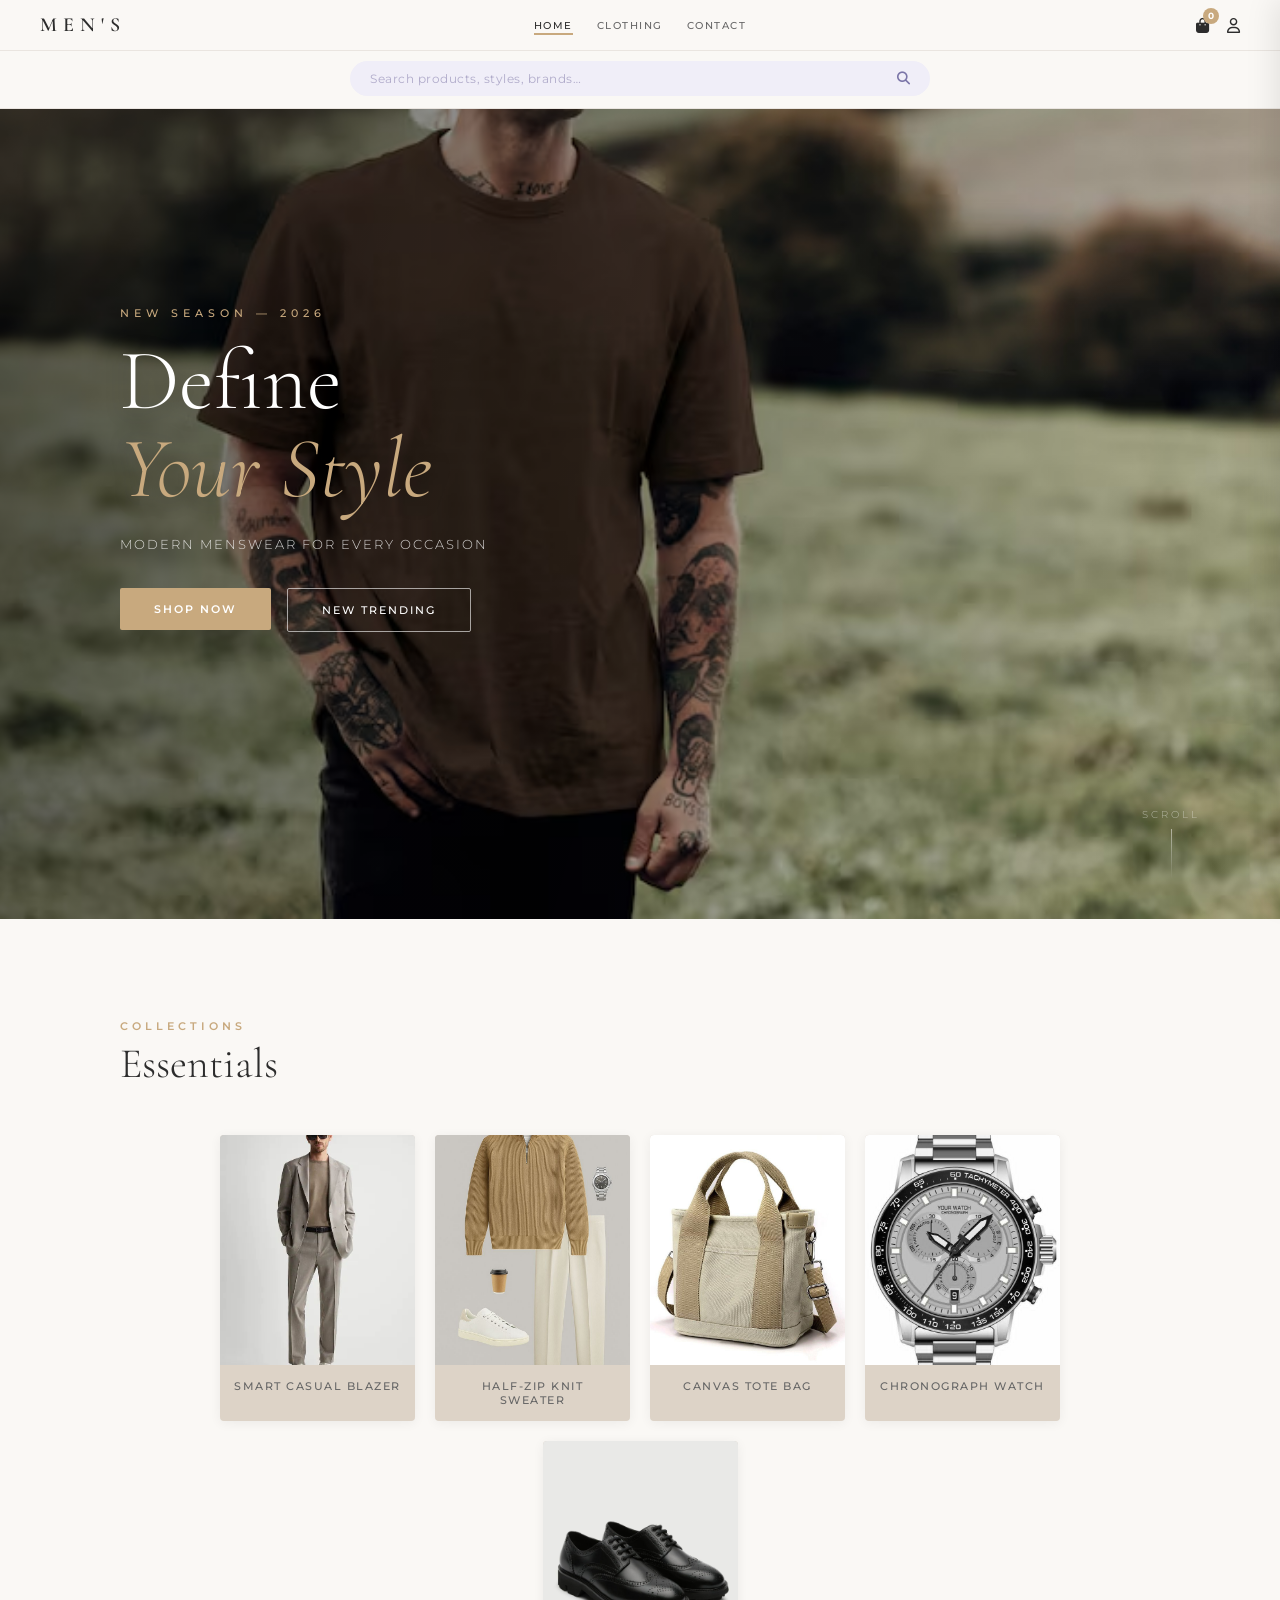
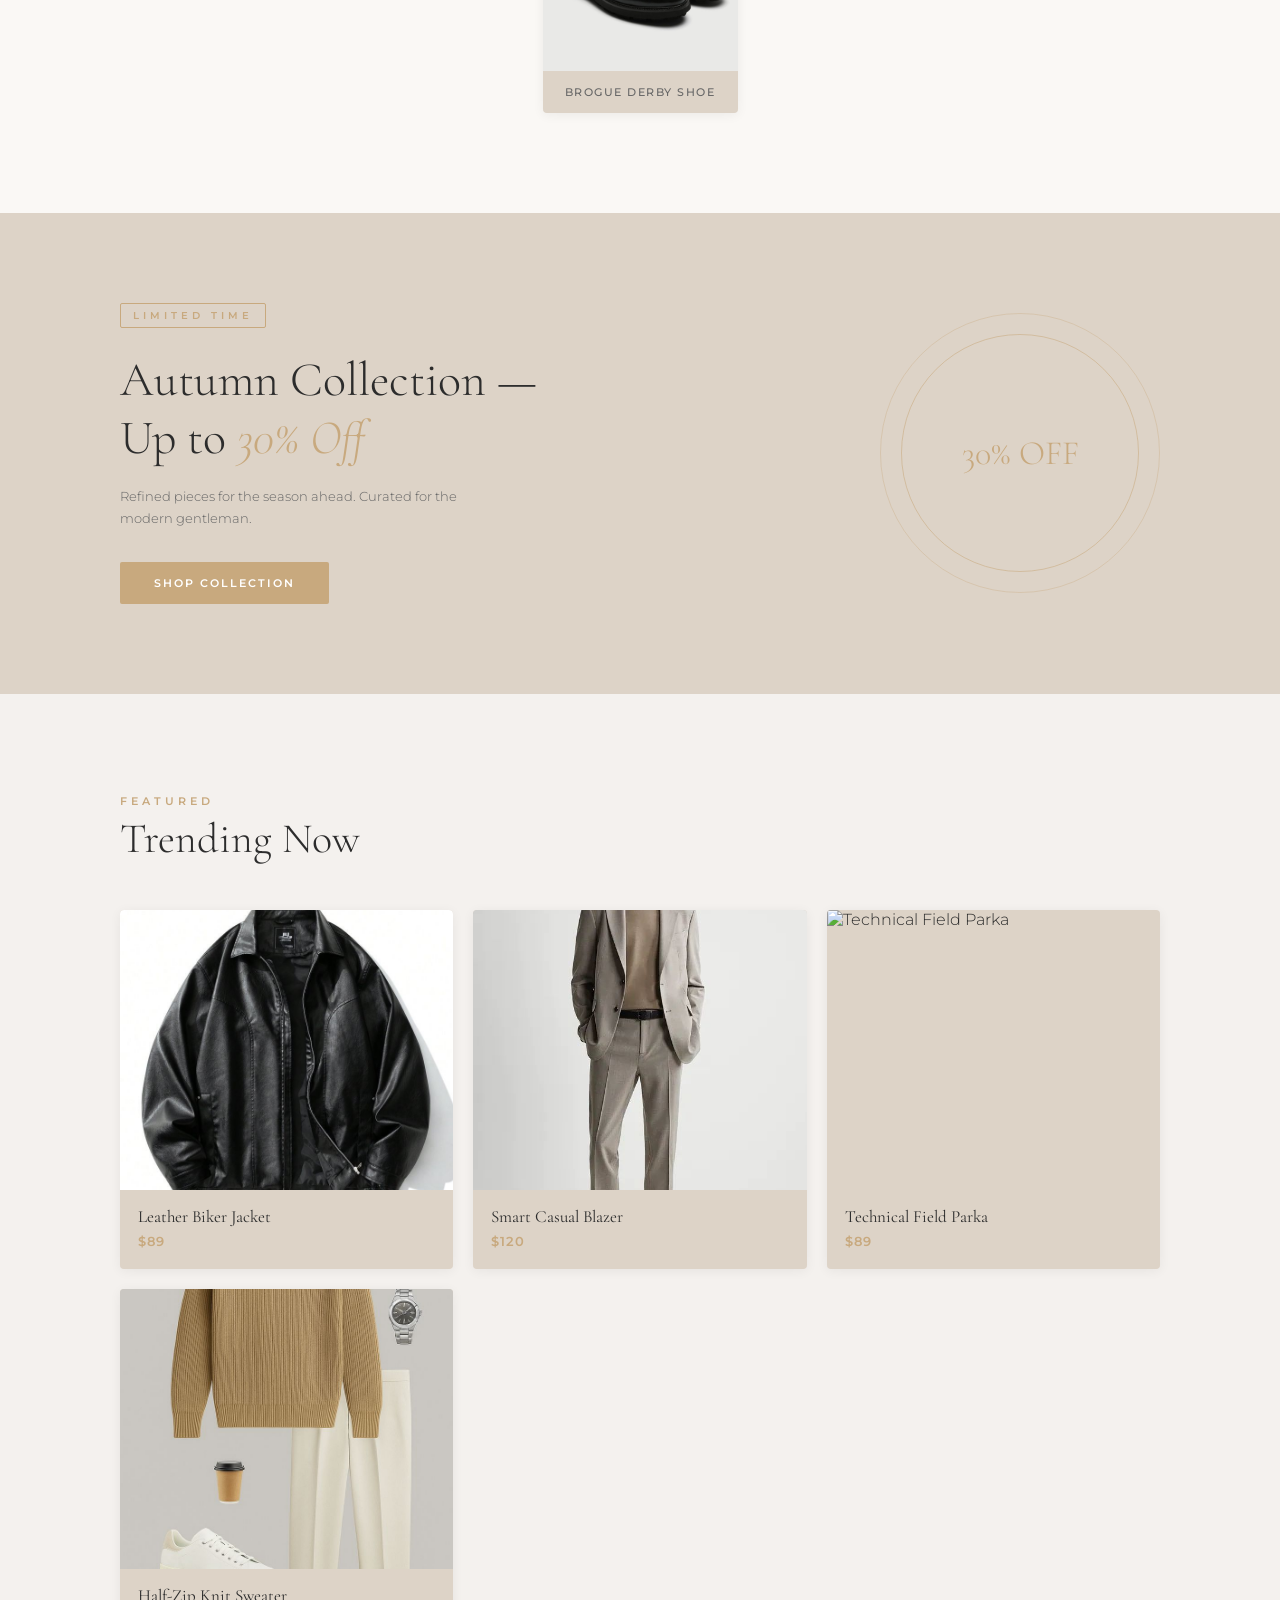
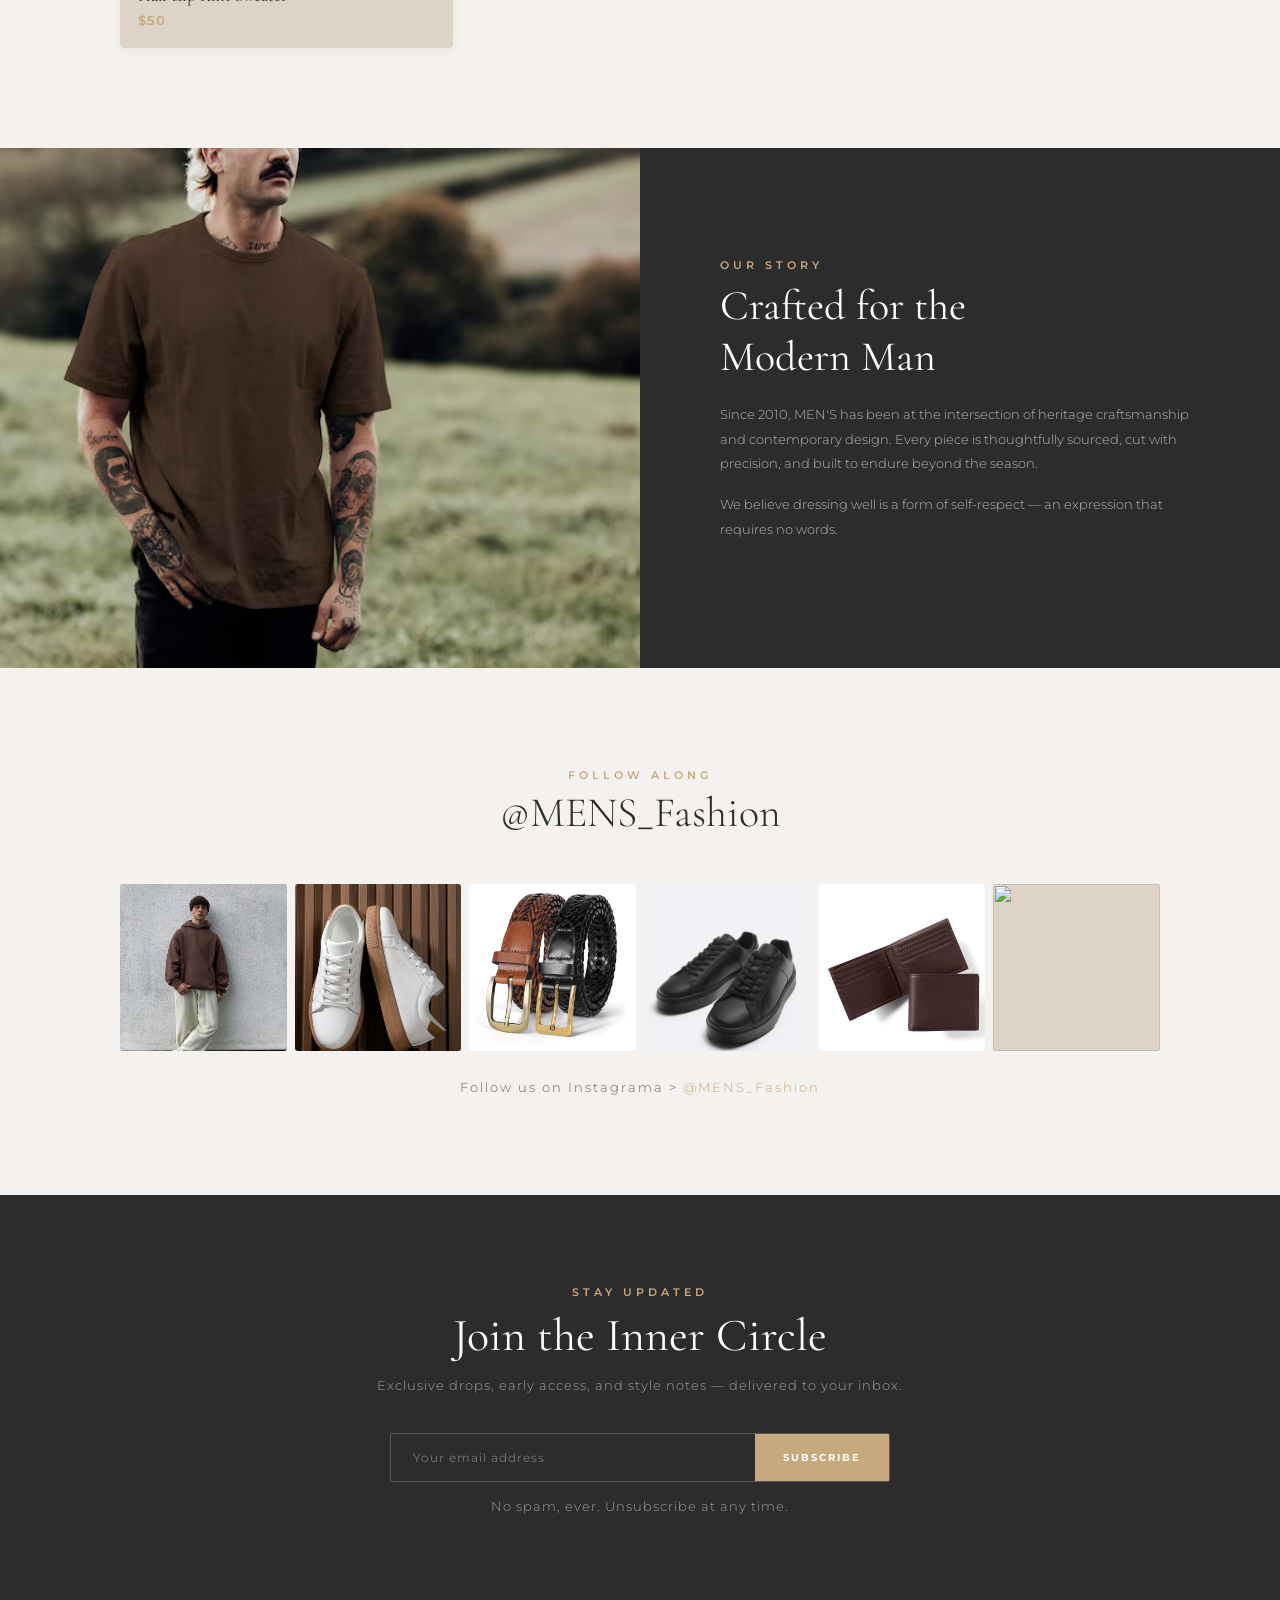
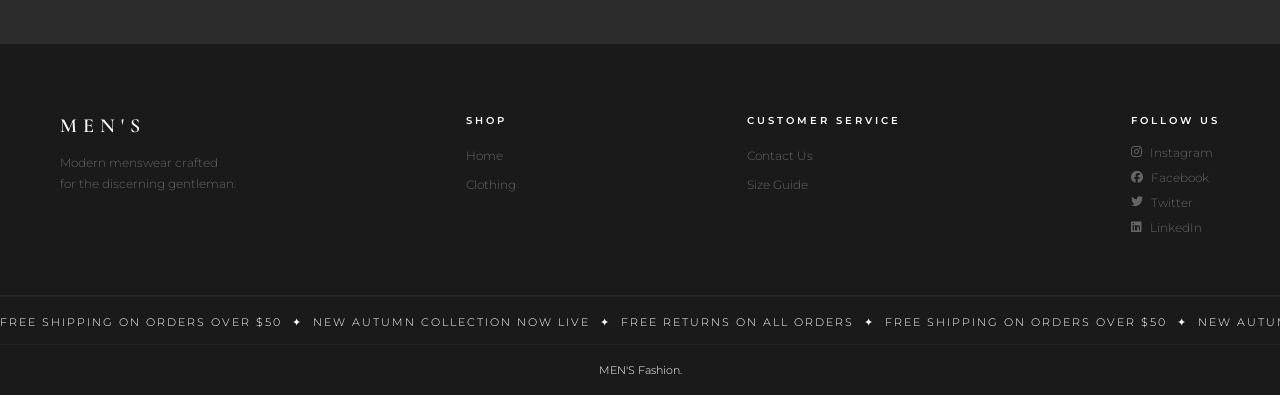
==== commit 470c7f36: "Update index.html" ====
--- a/index.html
+++ b/index.html
@@ -357,7 +357,7 @@
       <div class="insta-item"><a href="https://www.instagram.com/"><img src="./image/White Leather Sneaker.png" alt=""><div class="insta-hover"><i class="fab fa-instagram"></i></div></a></div>
       <div class="insta-item"><a href="https://www.instagram.com/"><img src="./image/Woven Leather Belt.png" alt=""><div class="insta-hover"><i class="fab fa-instagram"></i></div></a></div>
       <div class="insta-item"><a href="https://www.instagram.com/"><img src="./image/Monochrome Sneaker.png" alt=""><div class="insta-hover"><i class="fab fa-instagram"></i></div></a></div>
-      <div class="insta-item"><a href="https://www.instagram.com/"><img src="./image/Leather bifold wallet.png"  alt=""><div class="insta-hover"><i class="fab fa-instagram"></i></div></a></div>
+      <div class="insta-item"><a href="https://www.instagram.com/"><img src="./image/Leather Bifold Wallet.png"  alt=""><div class="insta-hover"><i class="fab fa-instagram"></i></div></a></div>
       <div class="insta-item"><a href="https://www.instagram.com/"><img src="./image/Technical Field Parka.png"  alt=""><div class="insta-hover"><i class="fab fa-instagram"></i></div></a></div>
     </div>
     <span class="insta-handle">Follow us on Instagrama ><span> @MENS_Fashion</span></span>
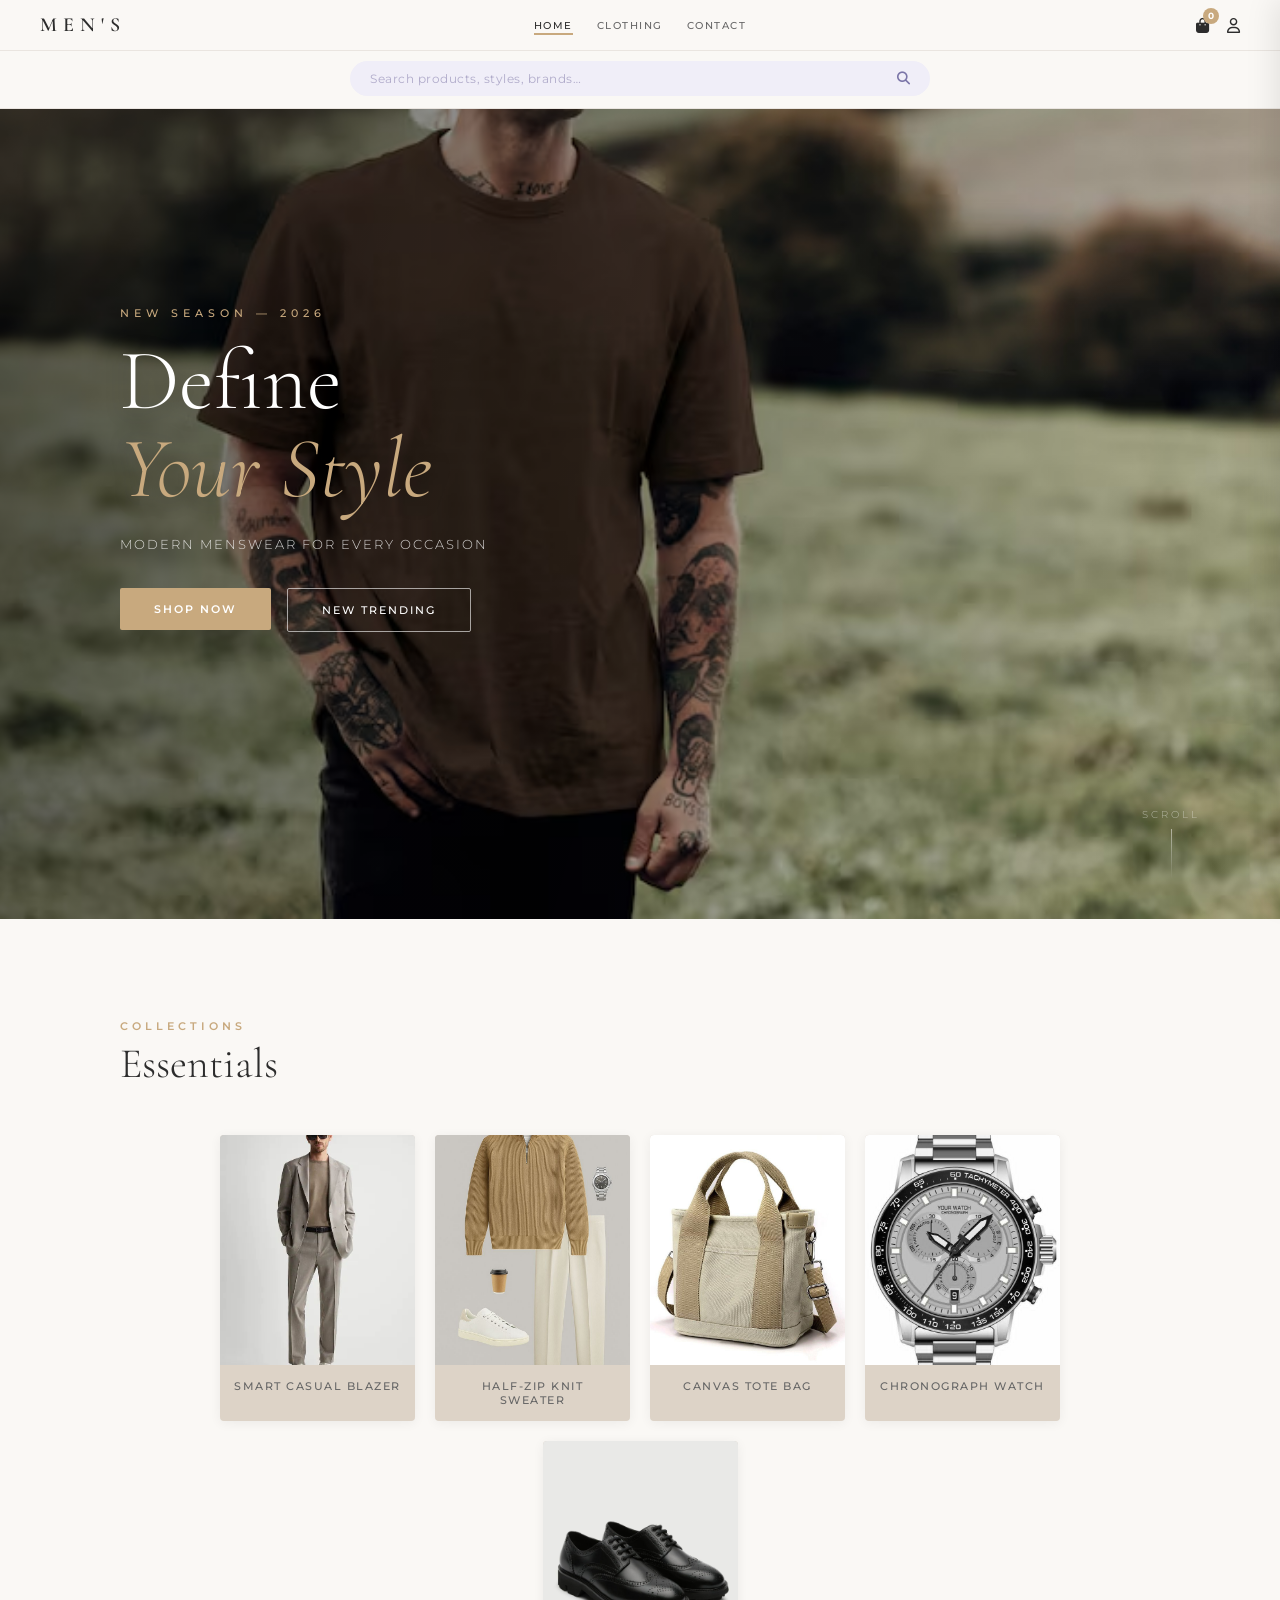
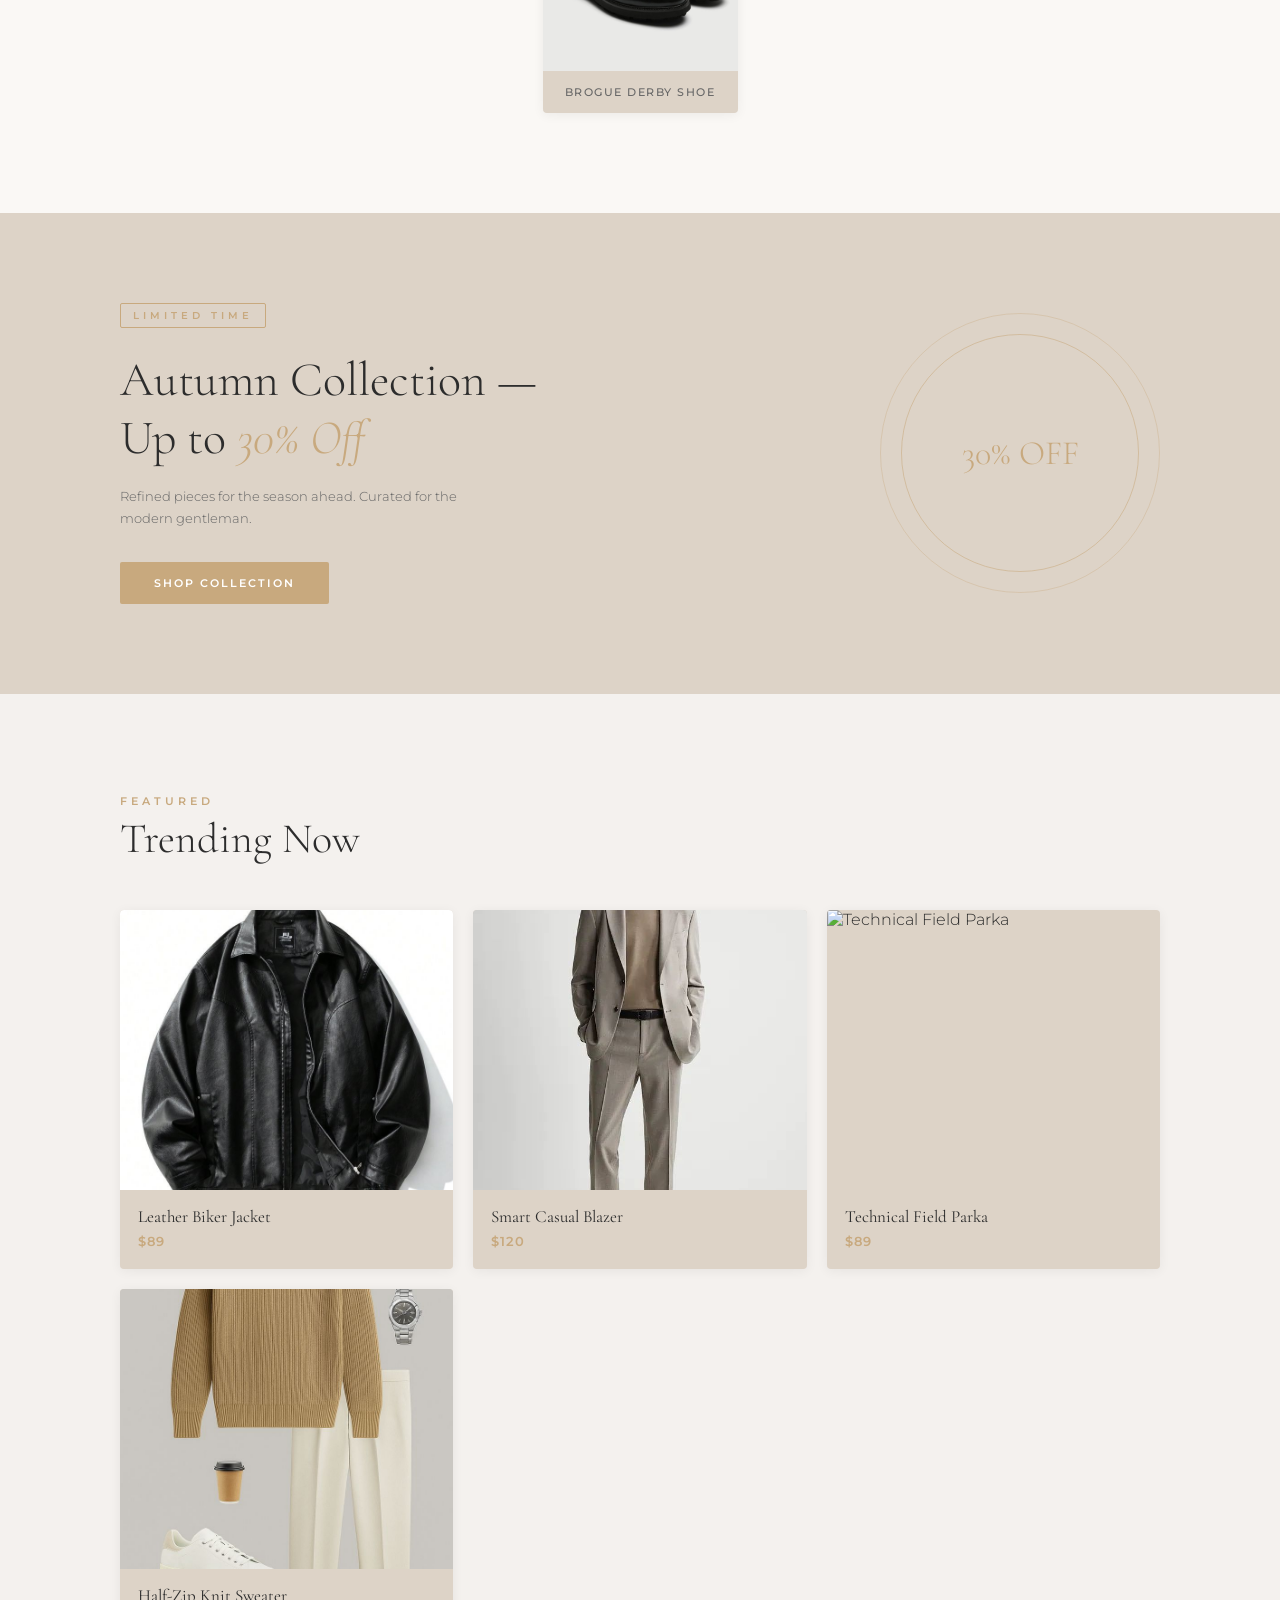
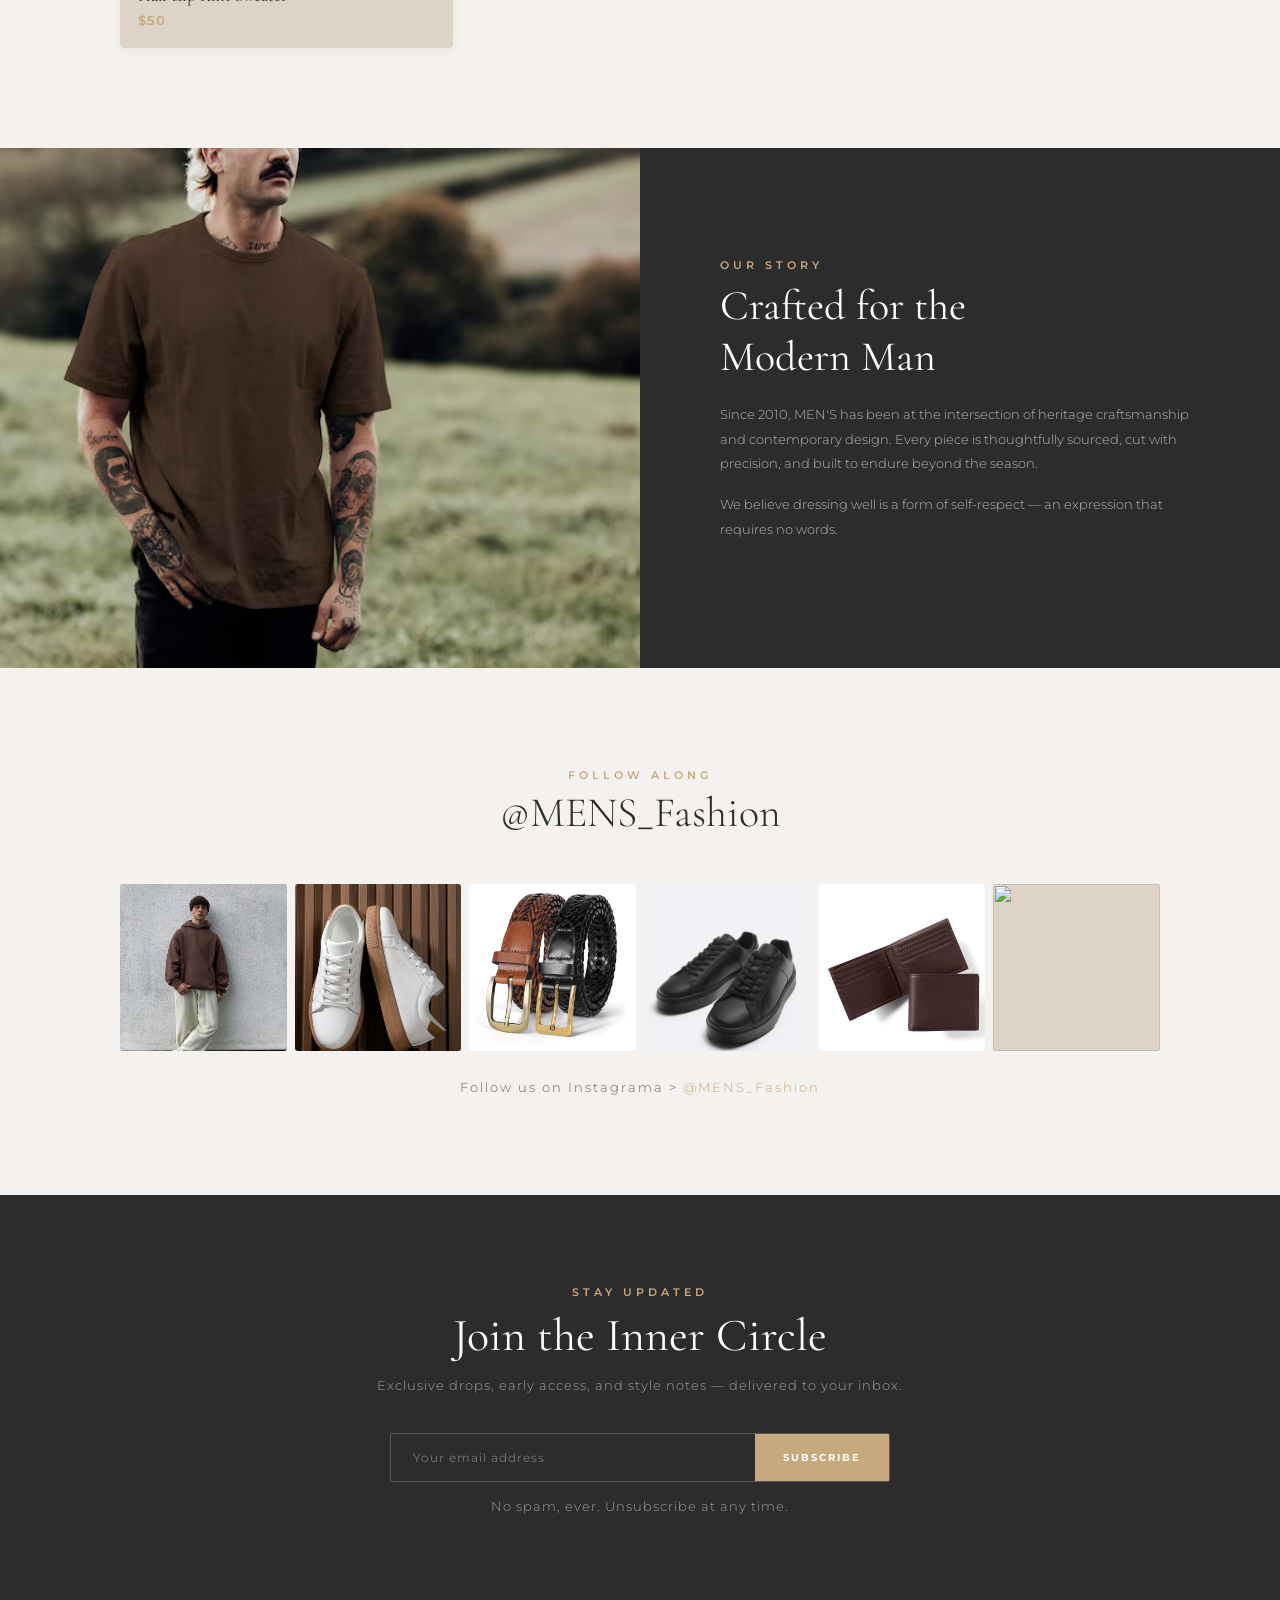
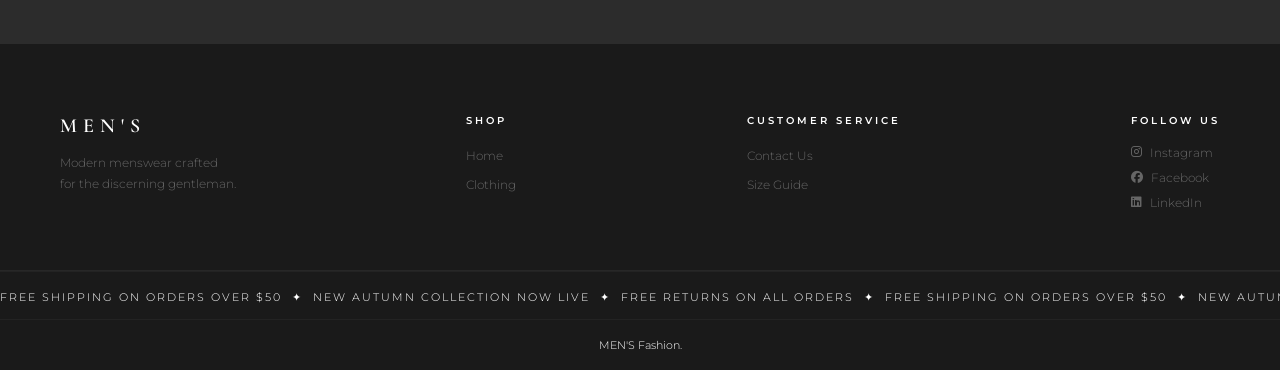
==== commit 4337d994: "Update index.html" ====
--- a/index.html
+++ b/index.html
@@ -381,7 +381,7 @@
       <div class="footer-brand"><div class="logo">MEN'S</div><p>Modern menswear crafted<br>for the discerning gentleman.</p></div>
       <div class="footer-section"><h3>Shop</h3><ul class="list"><li><a href="index.html">Home</a></li><li><a href="clothing.html">Clothing</a></li></ul></div>
       <div class="footer-section"><h3>Customer Service</h3><ul class="list"><li><a href="contact.html">Contact Us</a></li><li><a href="#" onclick="openSizeModal()">Size Guide</a></li></ul></div>
-      <div class="footer-section"><h3>Follow Us</h3><ul class="social-icons"><li><a href="#"><i class="fab fa-instagram"></i> Instagram</a></li><li><a href="#"><i class="fab fa-facebook"></i> Facebook</a></li><li><a href="#"><i class="fab fa-twitter"></i> Twitter</a></li><li><a href="#"><i class="fab fa-linkedin"></i> LinkedIn</a></li></ul></div>
+      <div class="footer-section"><h3>Follow Us</h3><ul class="social-icons"><li><a href="https://www.Instagram.com/"><i class="fab fa-instagram"></i> Instagram</a></li><li><a href="http://www.facebook.com/"><i class="fab fa-facebook"></i> Facebook</a></li><li><a href="https://www.LinkedIn.com/"><i class="fab fa-linkedin"></i> LinkedIn</a></li></ul></div>
     </div>
     <div class="footer-bottom">
       <div class="marquee-wrapper"><div class="marquee-track"><span>Free Shipping on Orders Over $50 &nbsp;&#10022;&nbsp; New Autumn Collection Now Live &nbsp;&#10022;&nbsp; Free Returns on All Orders &nbsp;&#10022;&nbsp; Free Shipping on Orders Over $50 &nbsp;&#10022;&nbsp; New Autumn Collection Now Live &nbsp;&#10022;&nbsp; Free Returns on All Orders &nbsp;&#10022;&nbsp;</span></div></div>
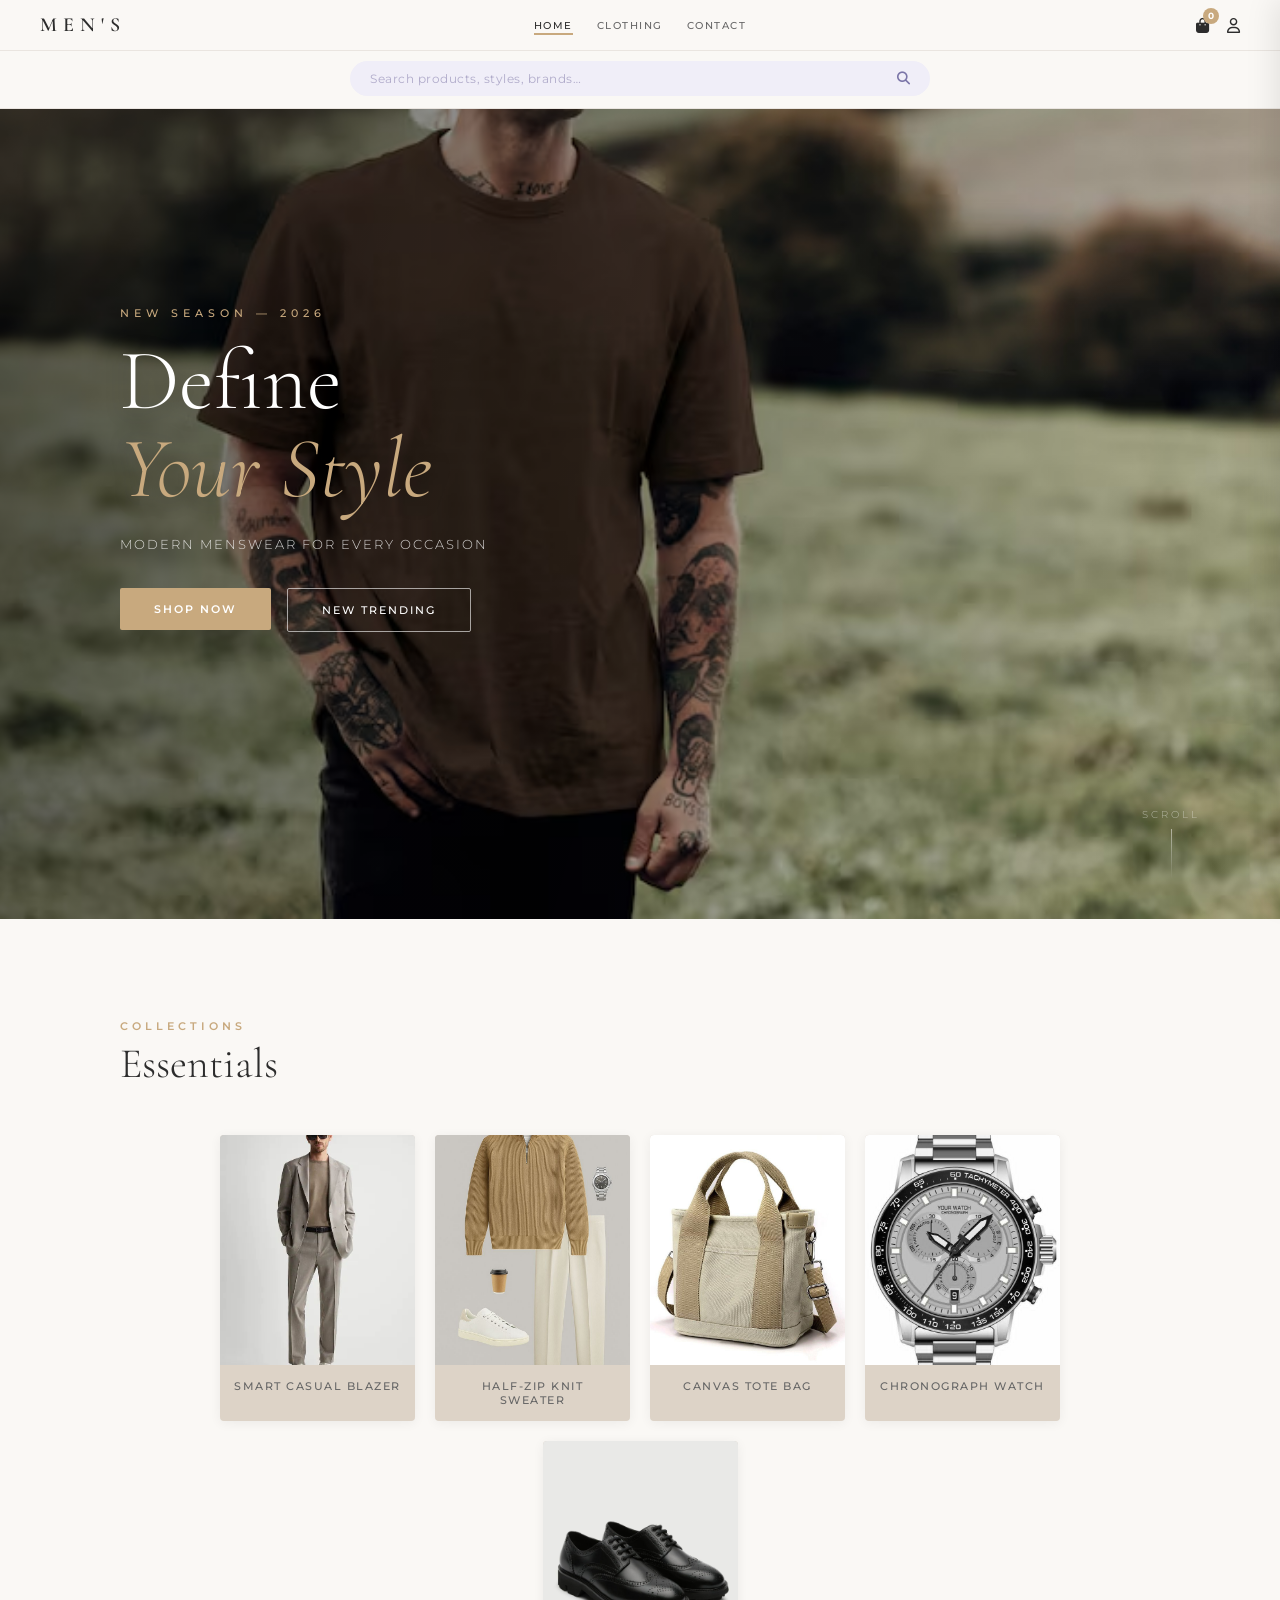
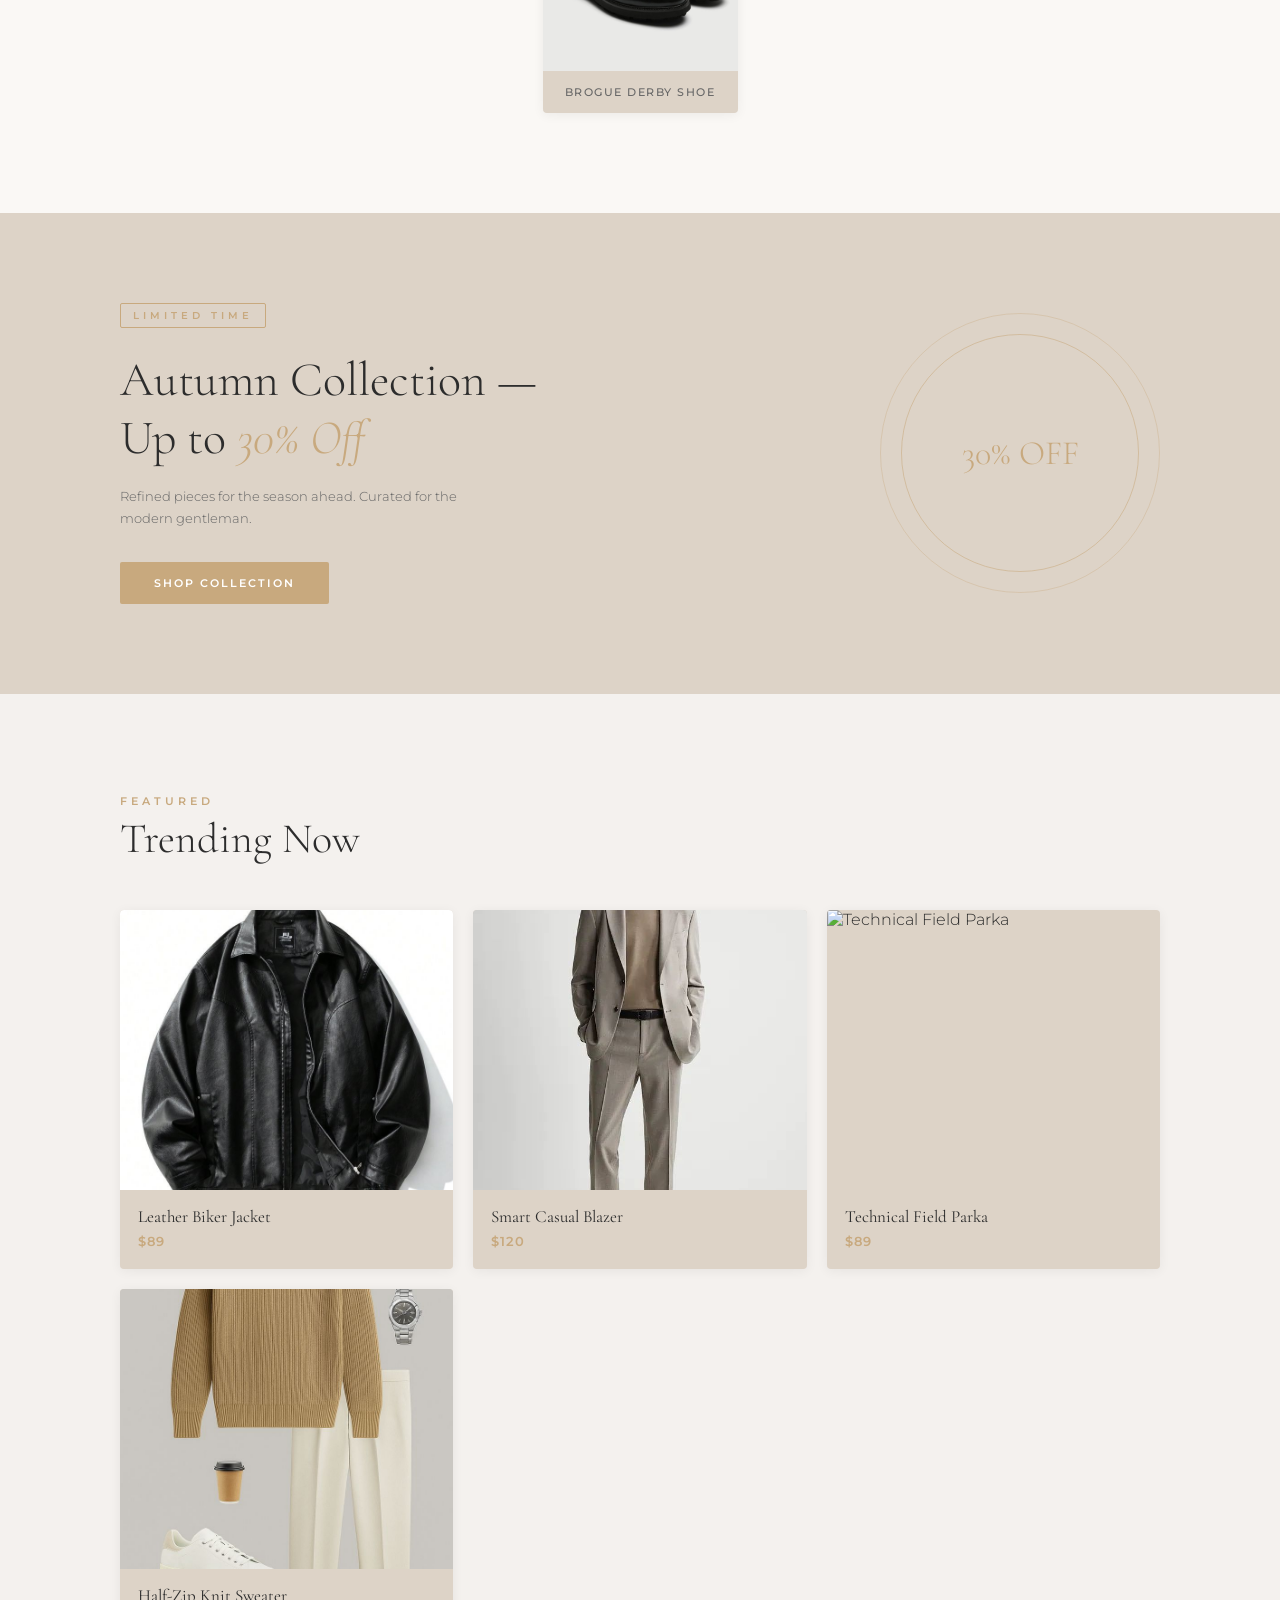
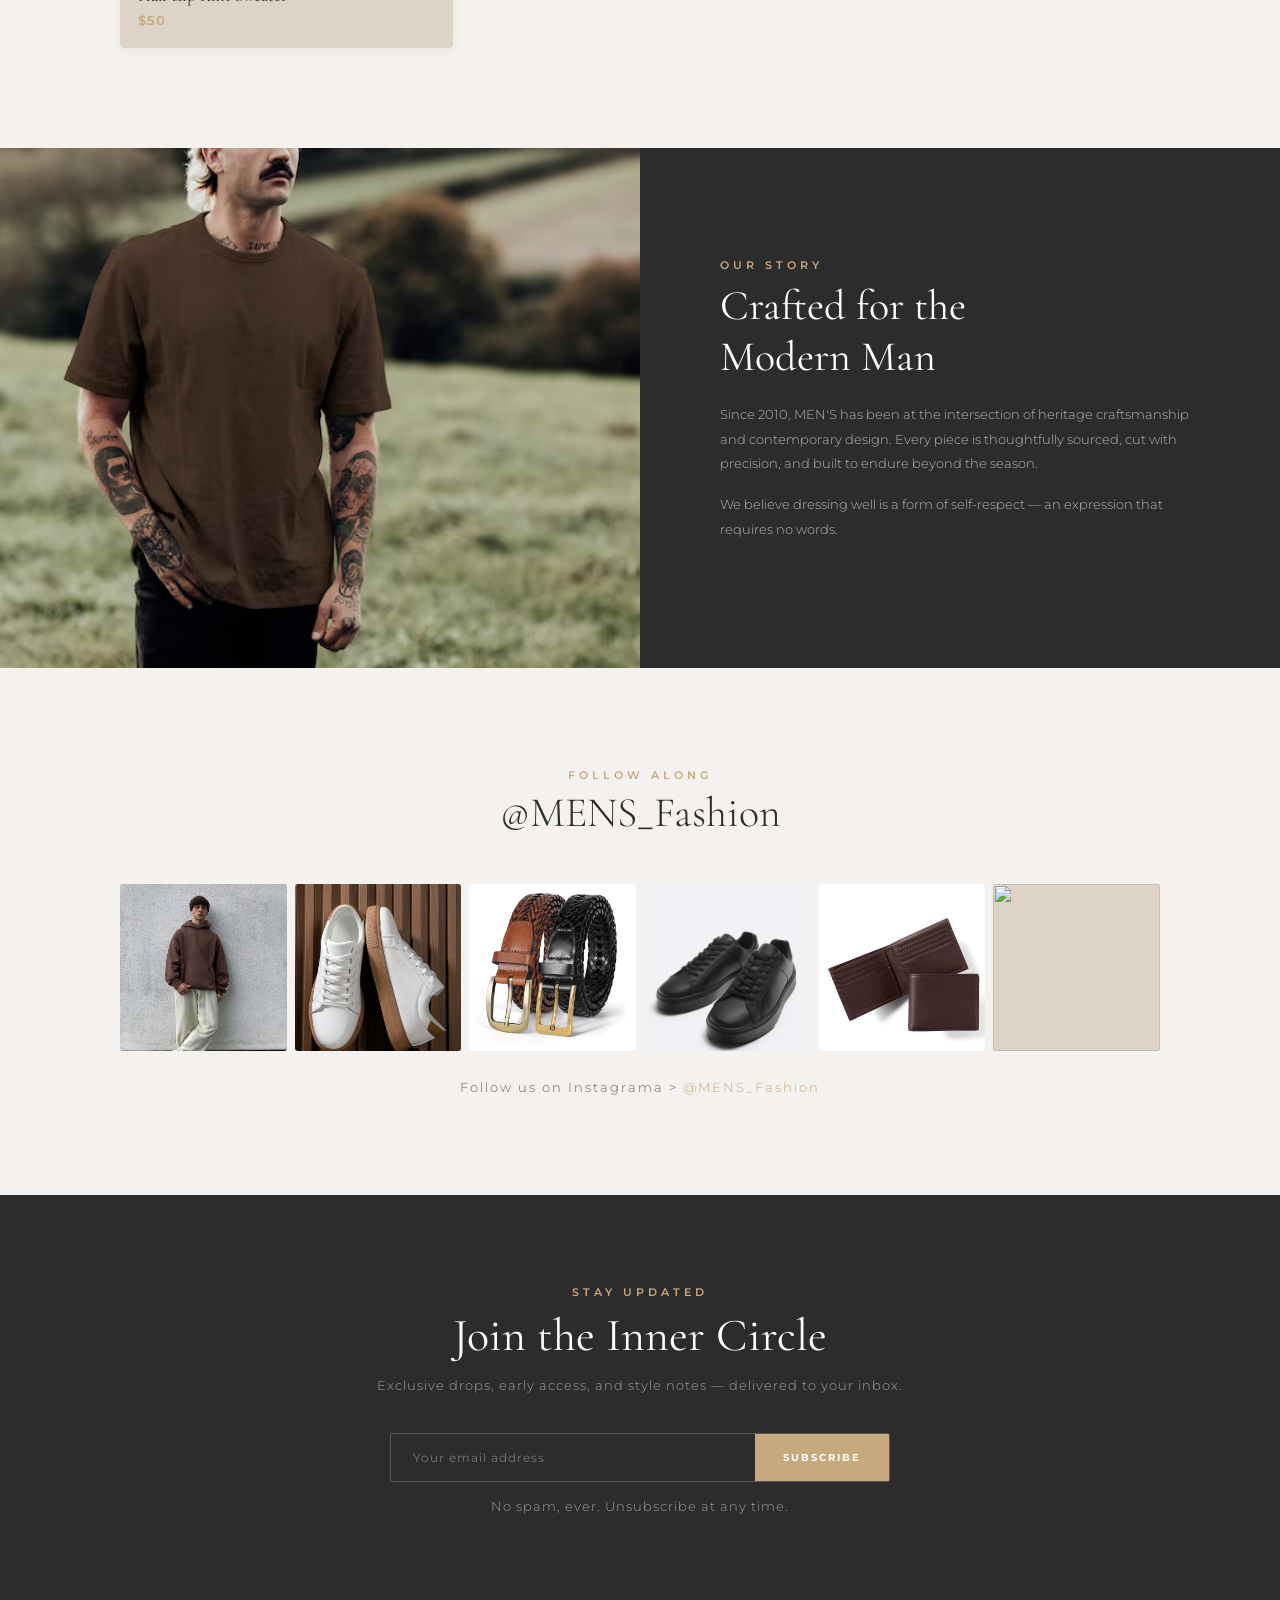
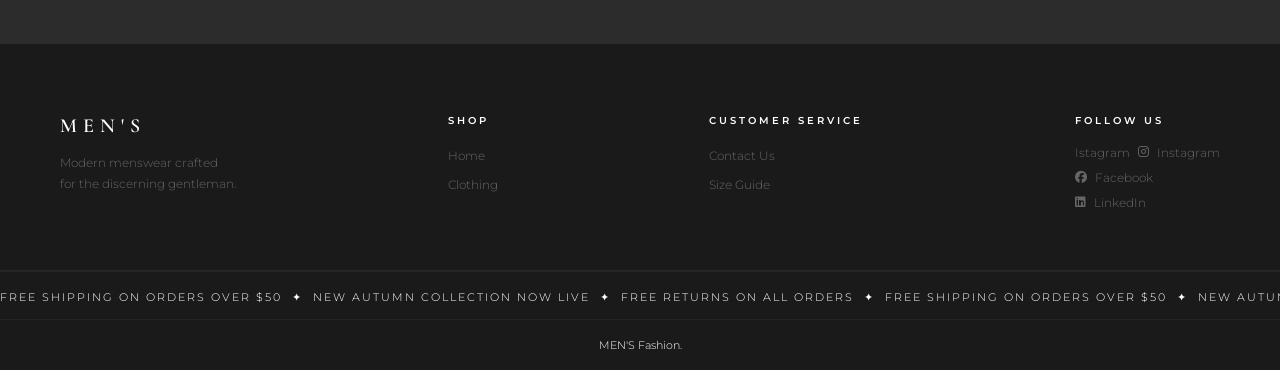
==== commit 77421c01: "Update index.html" ====
--- a/index.html
+++ b/index.html
@@ -381,7 +381,7 @@
       <div class="footer-brand"><div class="logo">MEN'S</div><p>Modern menswear crafted<br>for the discerning gentleman.</p></div>
       <div class="footer-section"><h3>Shop</h3><ul class="list"><li><a href="index.html">Home</a></li><li><a href="clothing.html">Clothing</a></li></ul></div>
       <div class="footer-section"><h3>Customer Service</h3><ul class="list"><li><a href="contact.html">Contact Us</a></li><li><a href="#" onclick="openSizeModal()">Size Guide</a></li></ul></div>
-      <div class="footer-section"><h3>Follow Us</h3><ul class="social-icons"><li><a href="https://www.Instagram.com/"><i class="fab fa-instagram"></i> Instagram</a></li><li><a href="http://www.facebook.com/"><i class="fab fa-facebook"></i> Facebook</a></li><li><a href="https://www.LinkedIn.com/"><i class="fab fa-linkedin"></i> LinkedIn</a></li></ul></div>
+      <div class="footer-section"><h3>Follow Us</h3><ul class="social-icons"><li><a href="https://www.Instagram.com/">Istagram<i class="fab fa-instagram"></i> Instagram</a></li><li><a href="http://www.facebook.com/"><i class="fab fa-facebook"></i> Facebook</a></li><li><a href="https://www.LinkedIn.com/"><i class="fab fa-linkedin"></i> LinkedIn</a></li></ul></div>
     </div>
     <div class="footer-bottom">
       <div class="marquee-wrapper"><div class="marquee-track"><span>Free Shipping on Orders Over $50 &nbsp;&#10022;&nbsp; New Autumn Collection Now Live &nbsp;&#10022;&nbsp; Free Returns on All Orders &nbsp;&#10022;&nbsp; Free Shipping on Orders Over $50 &nbsp;&#10022;&nbsp; New Autumn Collection Now Live &nbsp;&#10022;&nbsp; Free Returns on All Orders &nbsp;&#10022;&nbsp;</span></div></div>
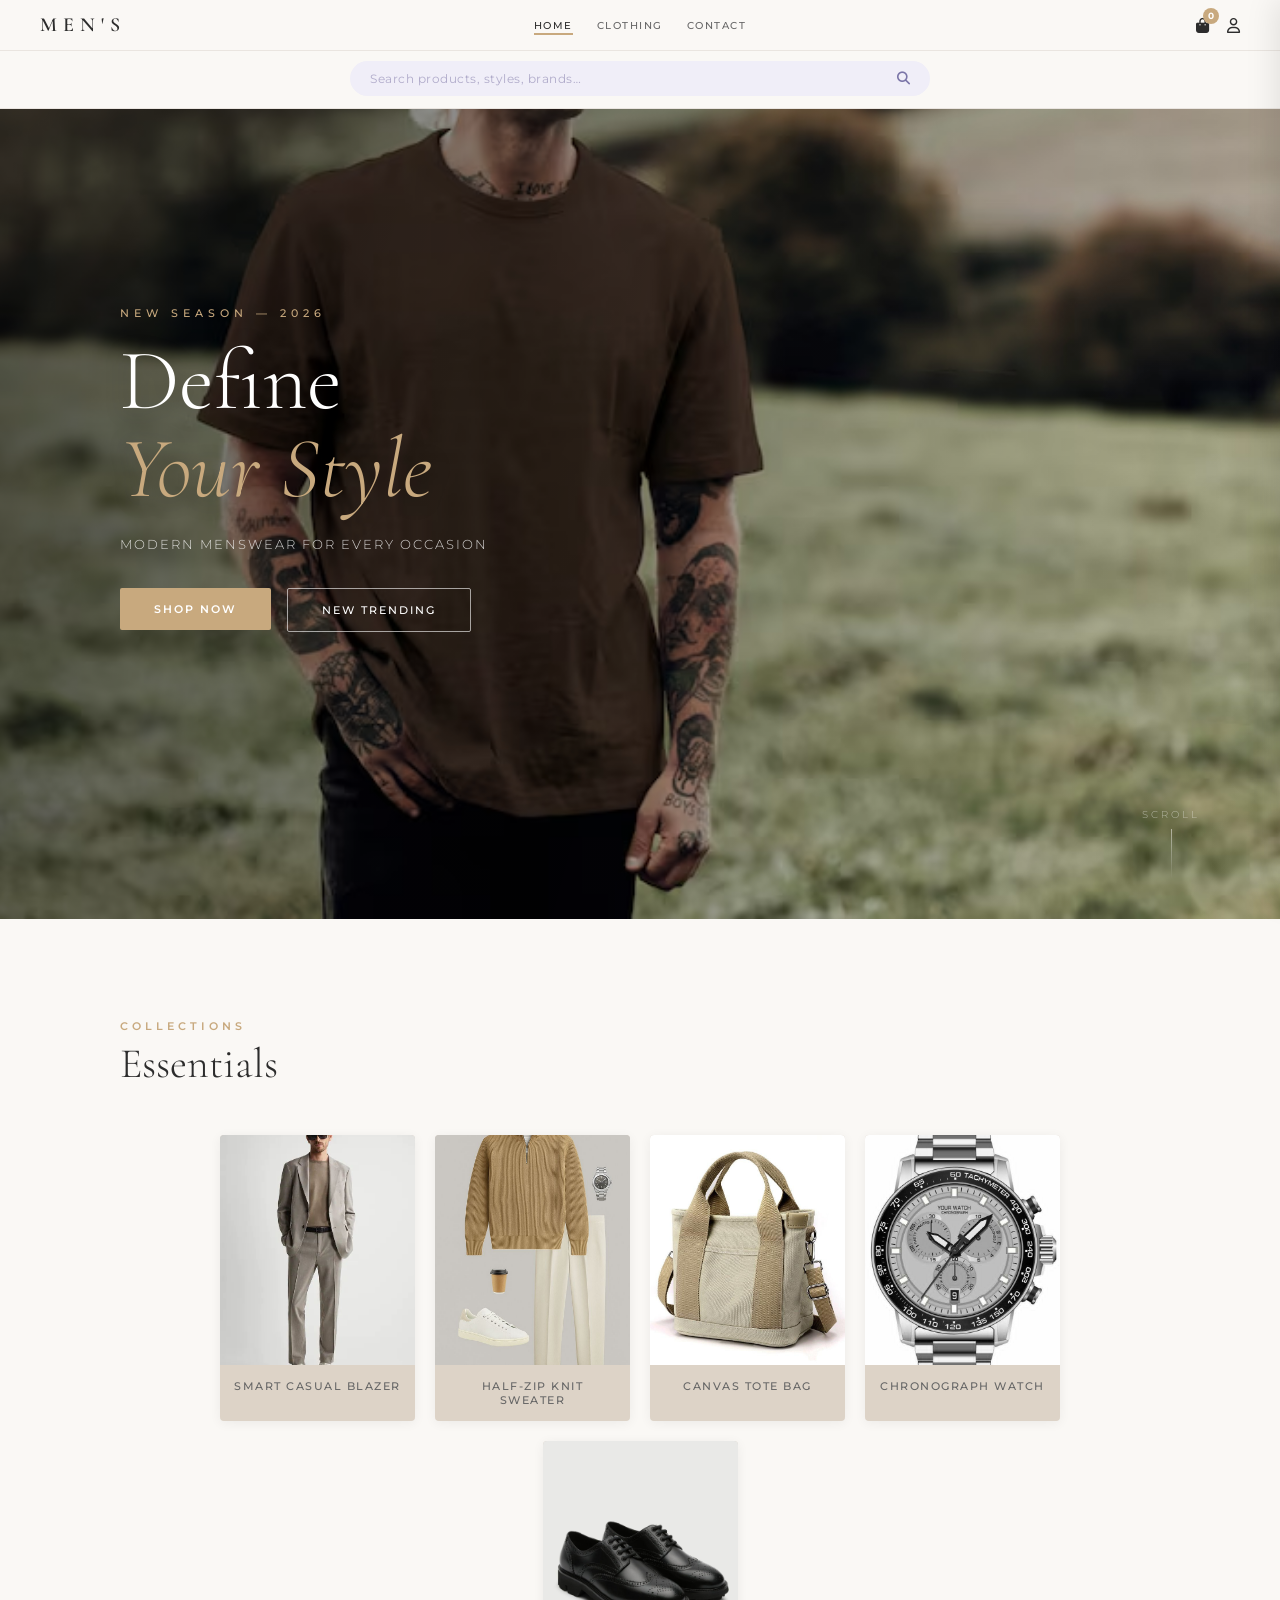
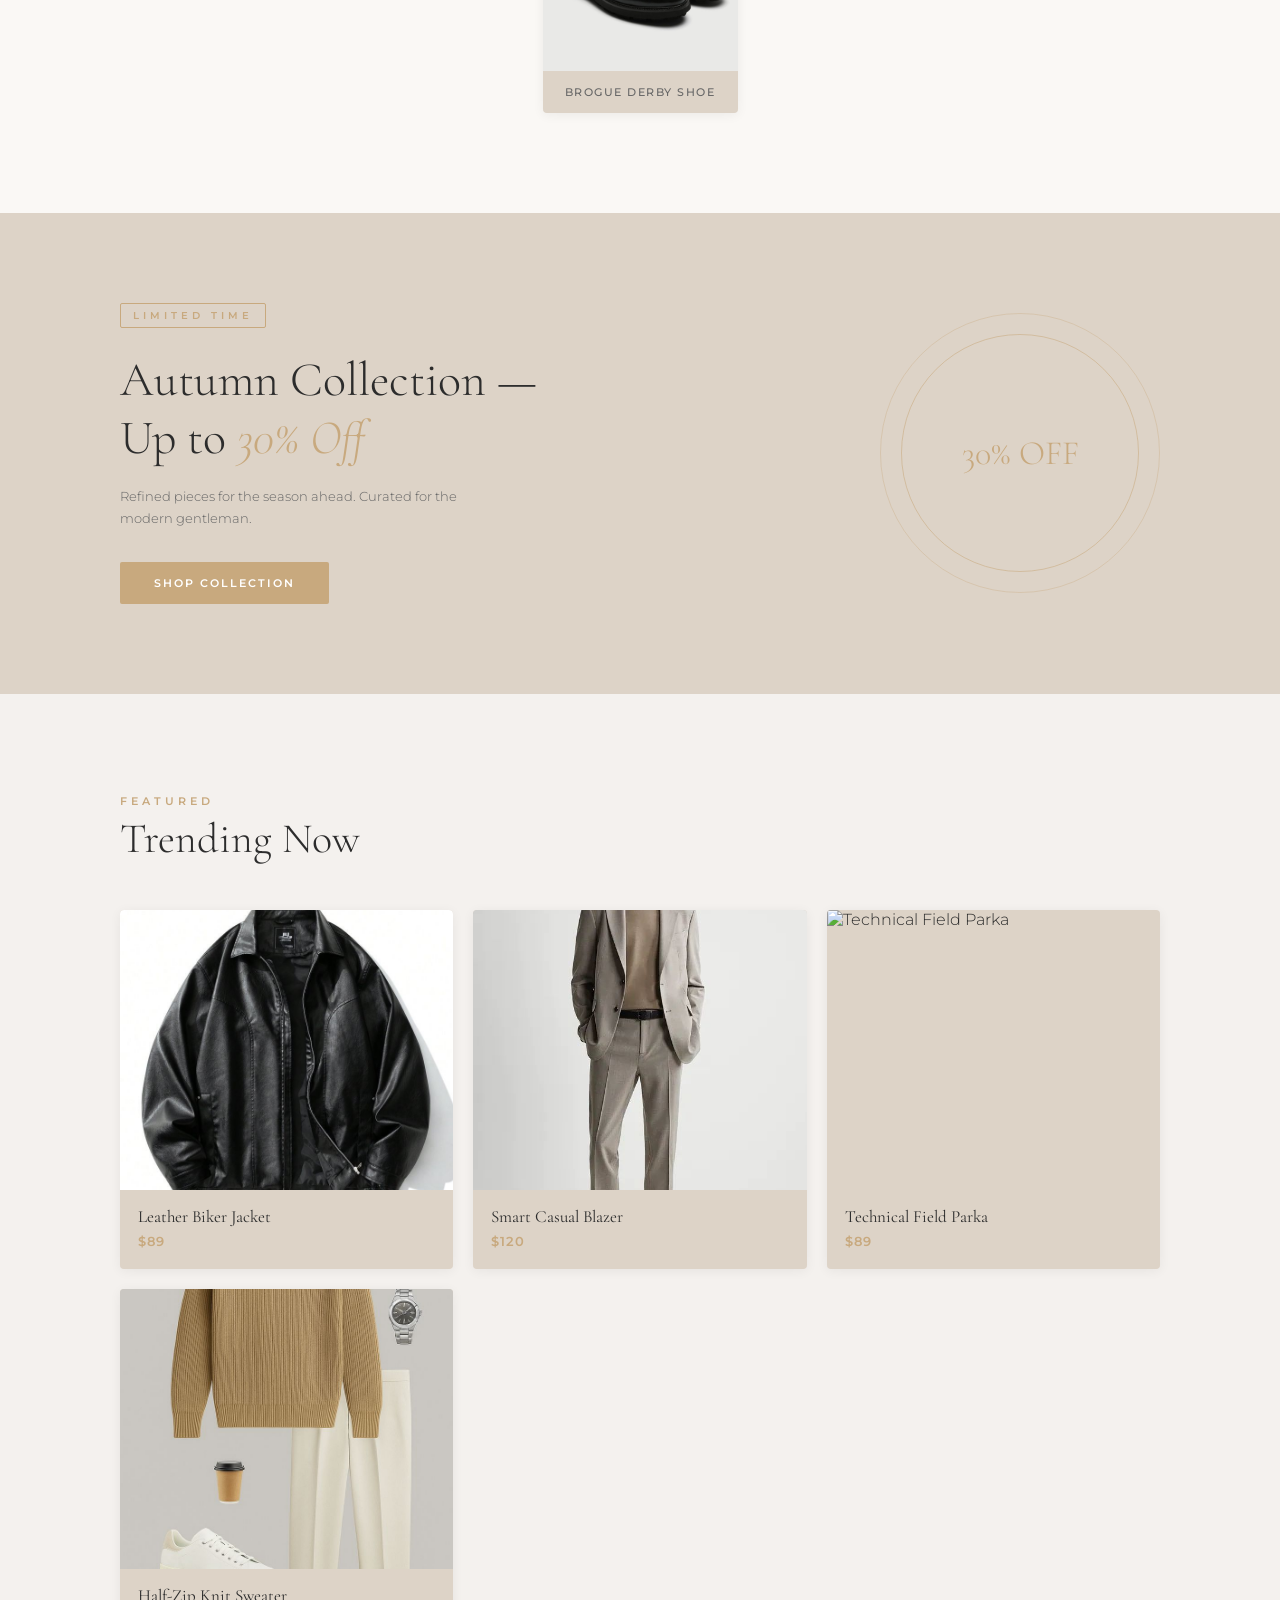
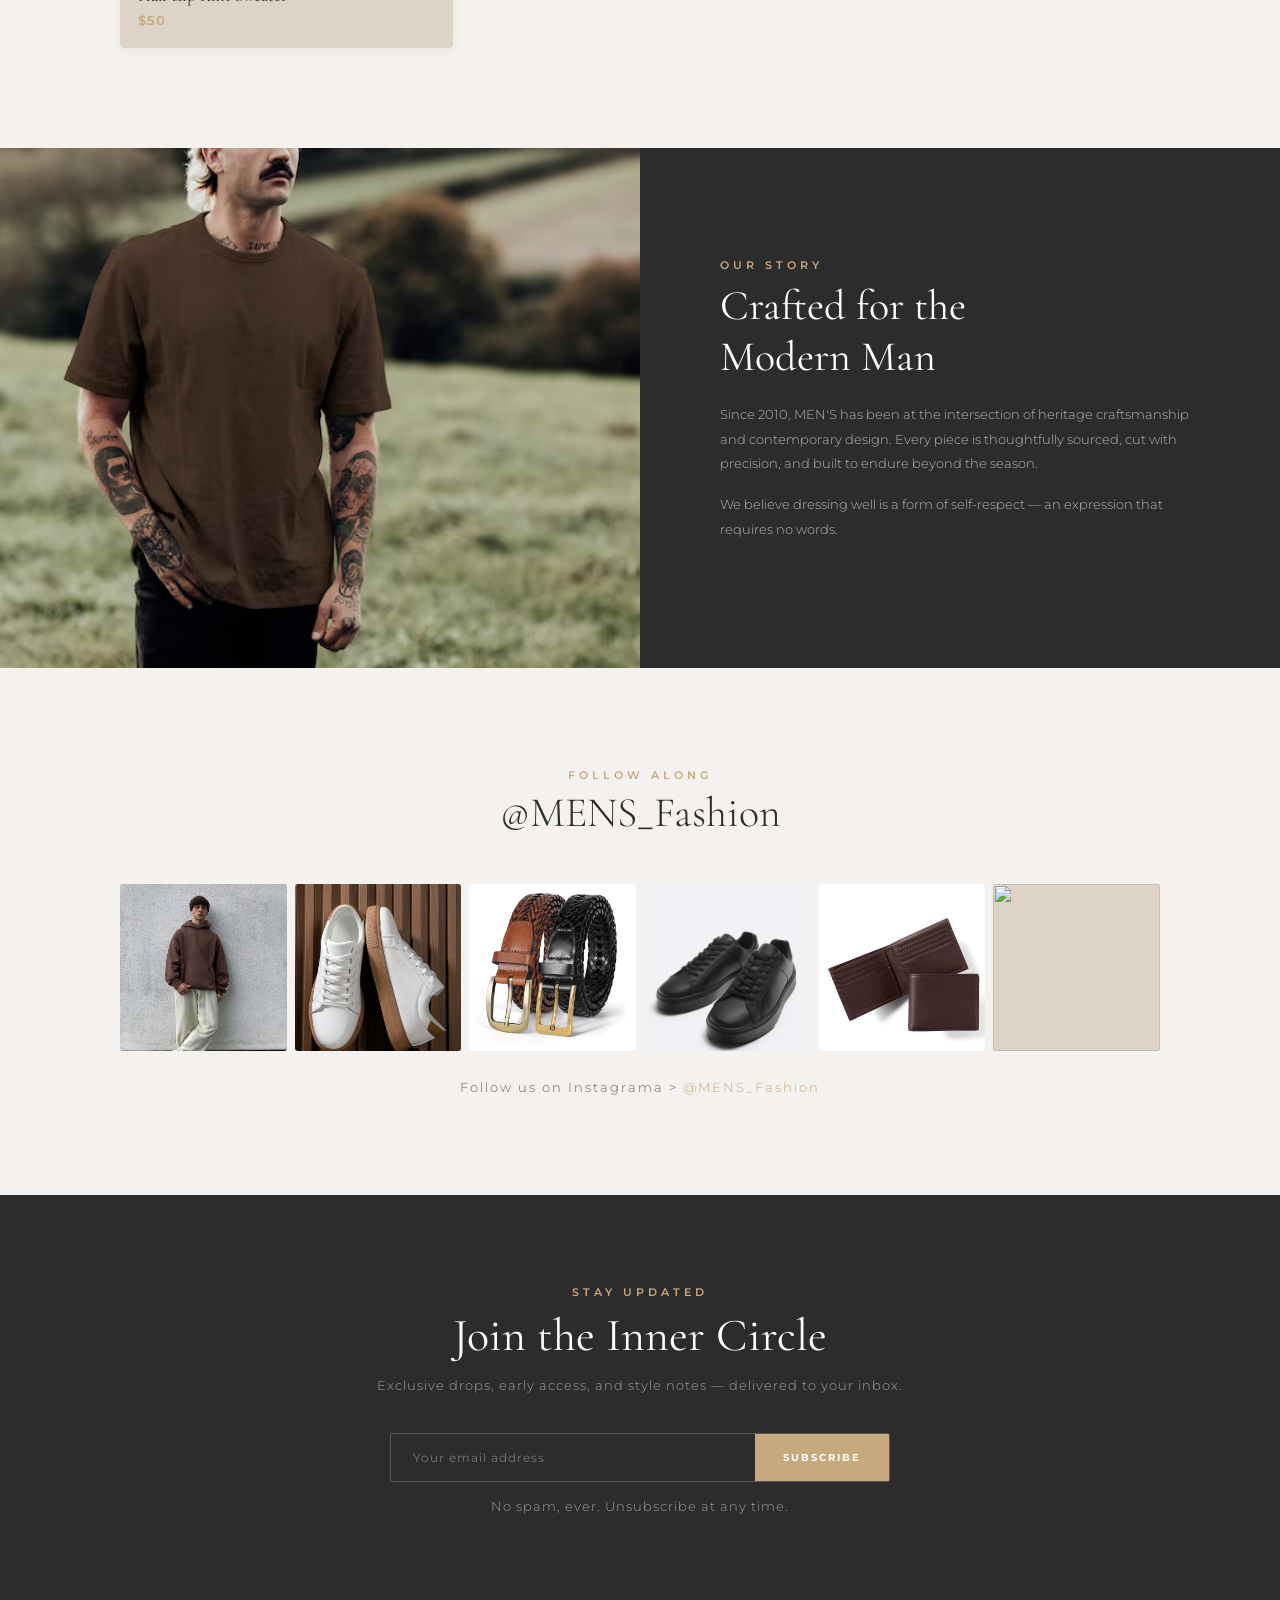
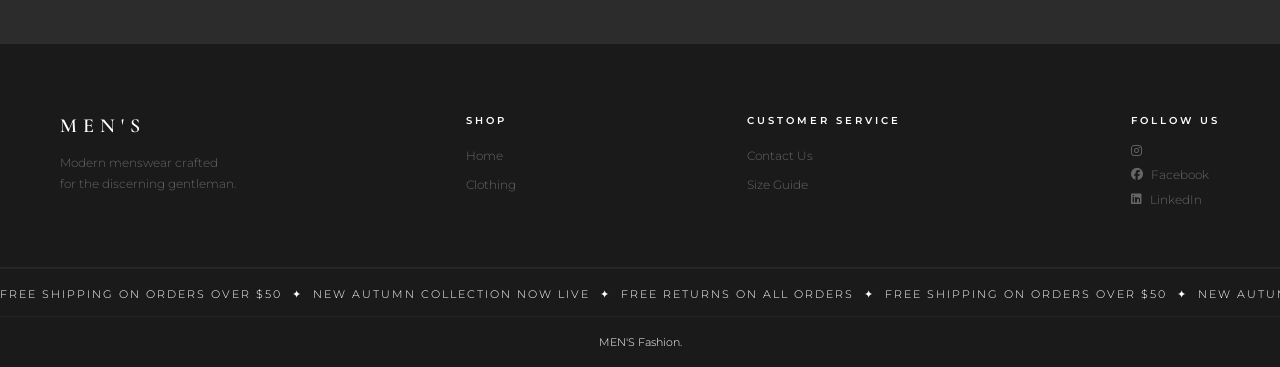
==== commit 9b4d4ff4: "Update index.html" ====
--- a/index.html
+++ b/index.html
@@ -381,7 +381,7 @@
       <div class="footer-brand"><div class="logo">MEN'S</div><p>Modern menswear crafted<br>for the discerning gentleman.</p></div>
       <div class="footer-section"><h3>Shop</h3><ul class="list"><li><a href="index.html">Home</a></li><li><a href="clothing.html">Clothing</a></li></ul></div>
       <div class="footer-section"><h3>Customer Service</h3><ul class="list"><li><a href="contact.html">Contact Us</a></li><li><a href="#" onclick="openSizeModal()">Size Guide</a></li></ul></div>
-      <div class="footer-section"><h3>Follow Us</h3><ul class="social-icons"><li><a href="https://www.Instagram.com/">Istagram<i class="fab fa-instagram"></i> Instagram</a></li><li><a href="http://www.facebook.com/"><i class="fab fa-facebook"></i> Facebook</a></li><li><a href="https://www.LinkedIn.com/"><i class="fab fa-linkedin"></i> LinkedIn</a></li></ul></div>
+      <div class="footer-section"><h3>Follow Us</h3><ul class="social-icons"><li><a href="https://www.Instagram.com/"><i class="fab fa-instagram"></i></a></li><li><a href="https://www.facebook.com/"><i class="fab fa-facebook"></i> Facebook</a></li><li><a href="https://www.linkedin.com/"><i class="fab fa-linkedin"></i> LinkedIn</a></li></ul></div>
     </div>
     <div class="footer-bottom">
       <div class="marquee-wrapper"><div class="marquee-track"><span>Free Shipping on Orders Over $50 &nbsp;&#10022;&nbsp; New Autumn Collection Now Live &nbsp;&#10022;&nbsp; Free Returns on All Orders &nbsp;&#10022;&nbsp; Free Shipping on Orders Over $50 &nbsp;&#10022;&nbsp; New Autumn Collection Now Live &nbsp;&#10022;&nbsp; Free Returns on All Orders &nbsp;&#10022;&nbsp;</span></div></div>
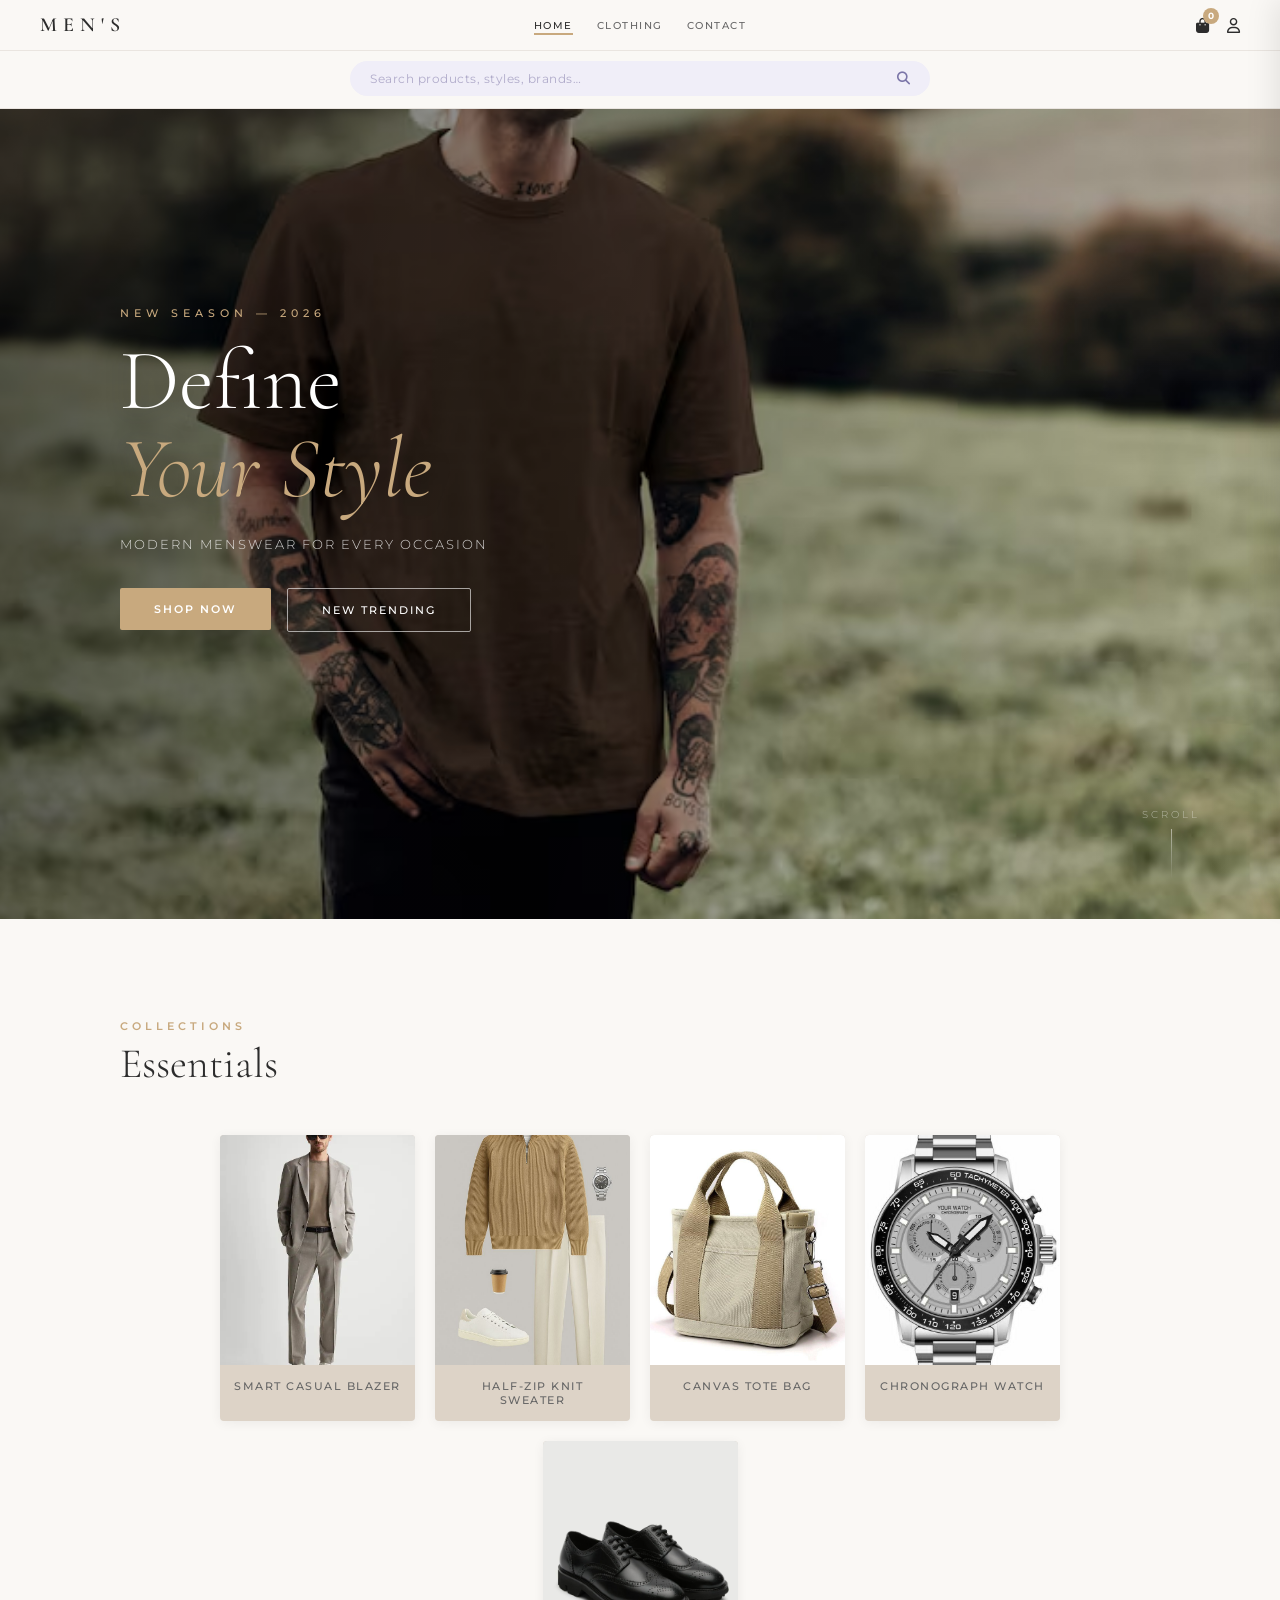
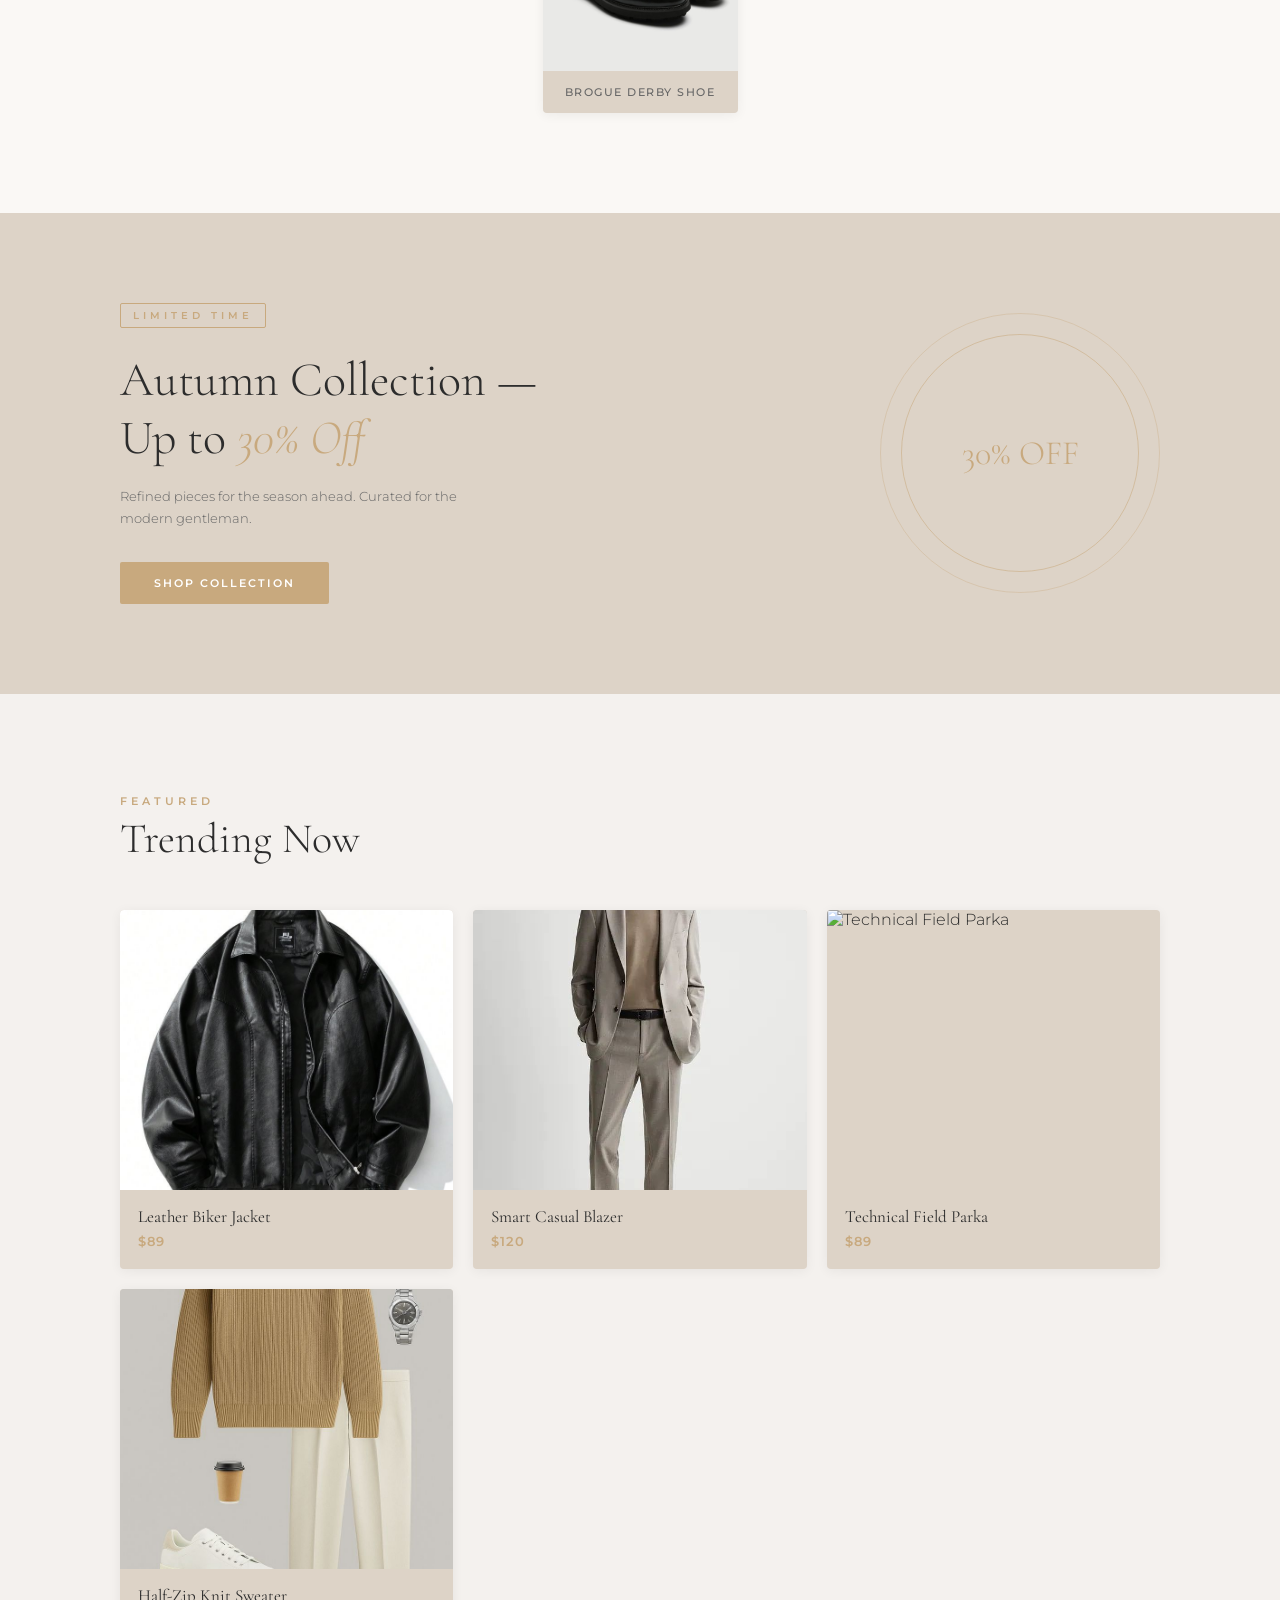
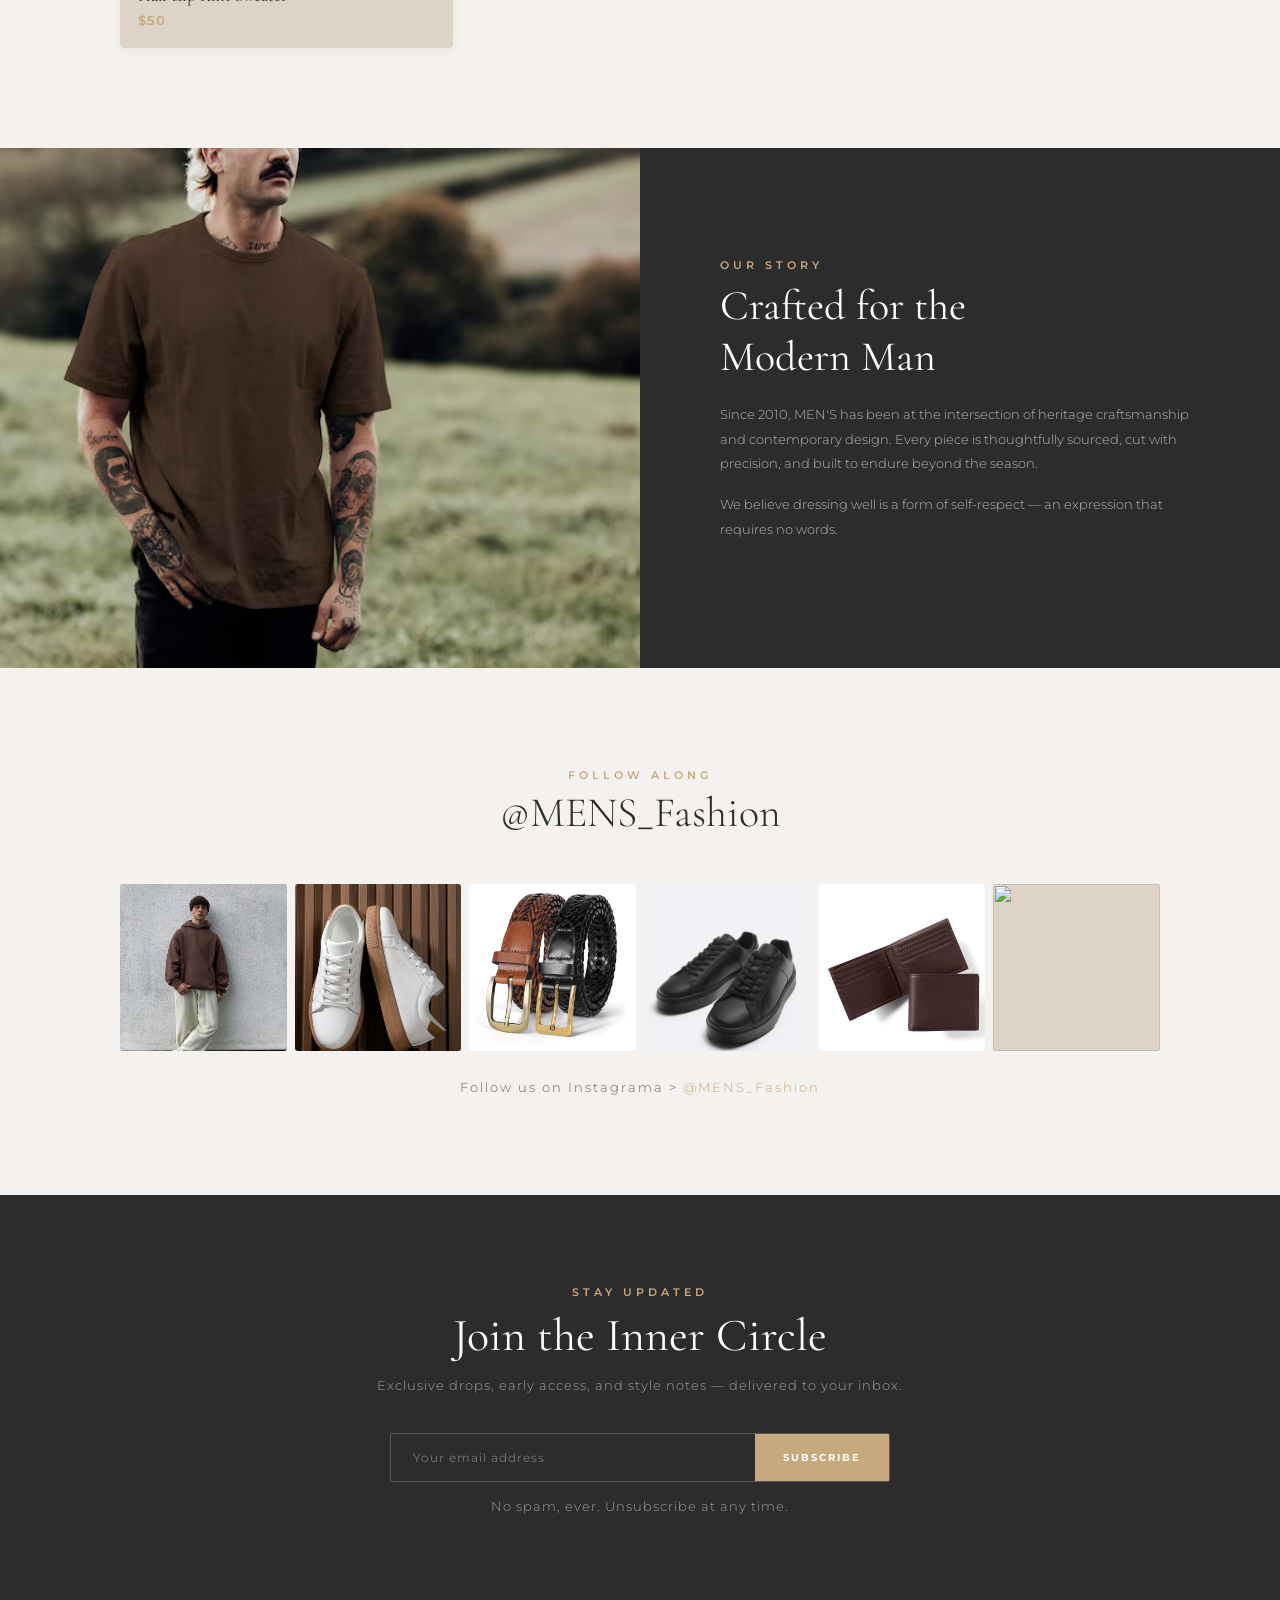
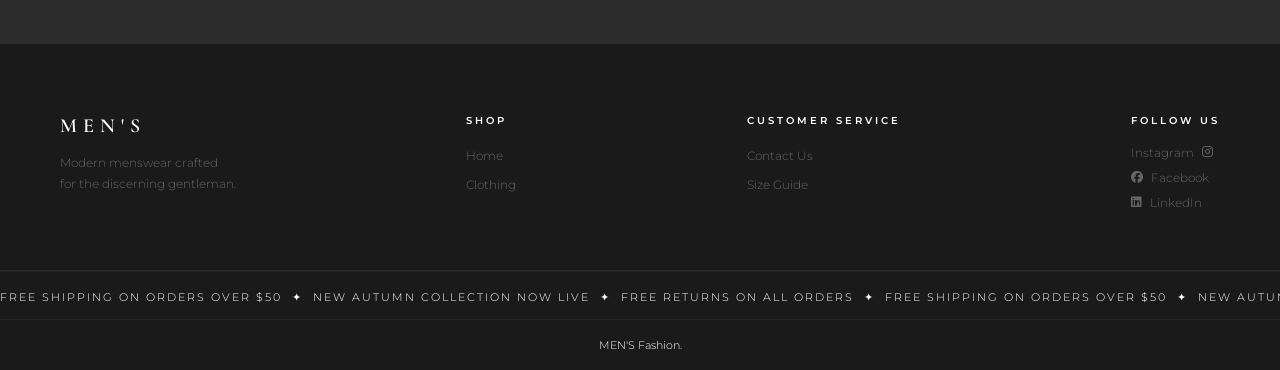
==== commit 386589e7: "Update index.html" ====
--- a/index.html
+++ b/index.html
@@ -381,7 +381,7 @@
       <div class="footer-brand"><div class="logo">MEN'S</div><p>Modern menswear crafted<br>for the discerning gentleman.</p></div>
       <div class="footer-section"><h3>Shop</h3><ul class="list"><li><a href="index.html">Home</a></li><li><a href="clothing.html">Clothing</a></li></ul></div>
       <div class="footer-section"><h3>Customer Service</h3><ul class="list"><li><a href="contact.html">Contact Us</a></li><li><a href="#" onclick="openSizeModal()">Size Guide</a></li></ul></div>
-      <div class="footer-section"><h3>Follow Us</h3><ul class="social-icons"><li><a href="https://www.Instagram.com/"><i class="fab fa-instagram"></i></a></li><li><a href="https://www.facebook.com/"><i class="fab fa-facebook"></i> Facebook</a></li><li><a href="https://www.linkedin.com/"><i class="fab fa-linkedin"></i> LinkedIn</a></li></ul></div>
+      <div class="footer-section"><h3>Follow Us</h3><ul class="social-icons"><li><a href="https://www.Instagram.com/">Instagram<i class="fab fa-instagram"></i></a></li><li><a href="https://www.facebook.com/"><i class="fab fa-facebook"></i> Facebook</a></li><li><a href="https://www.linkedin.com/"><i class="fab fa-linkedin"></i> LinkedIn</a></li></ul></div>
     </div>
     <div class="footer-bottom">
       <div class="marquee-wrapper"><div class="marquee-track"><span>Free Shipping on Orders Over $50 &nbsp;&#10022;&nbsp; New Autumn Collection Now Live &nbsp;&#10022;&nbsp; Free Returns on All Orders &nbsp;&#10022;&nbsp; Free Shipping on Orders Over $50 &nbsp;&#10022;&nbsp; New Autumn Collection Now Live &nbsp;&#10022;&nbsp; Free Returns on All Orders &nbsp;&#10022;&nbsp;</span></div></div>
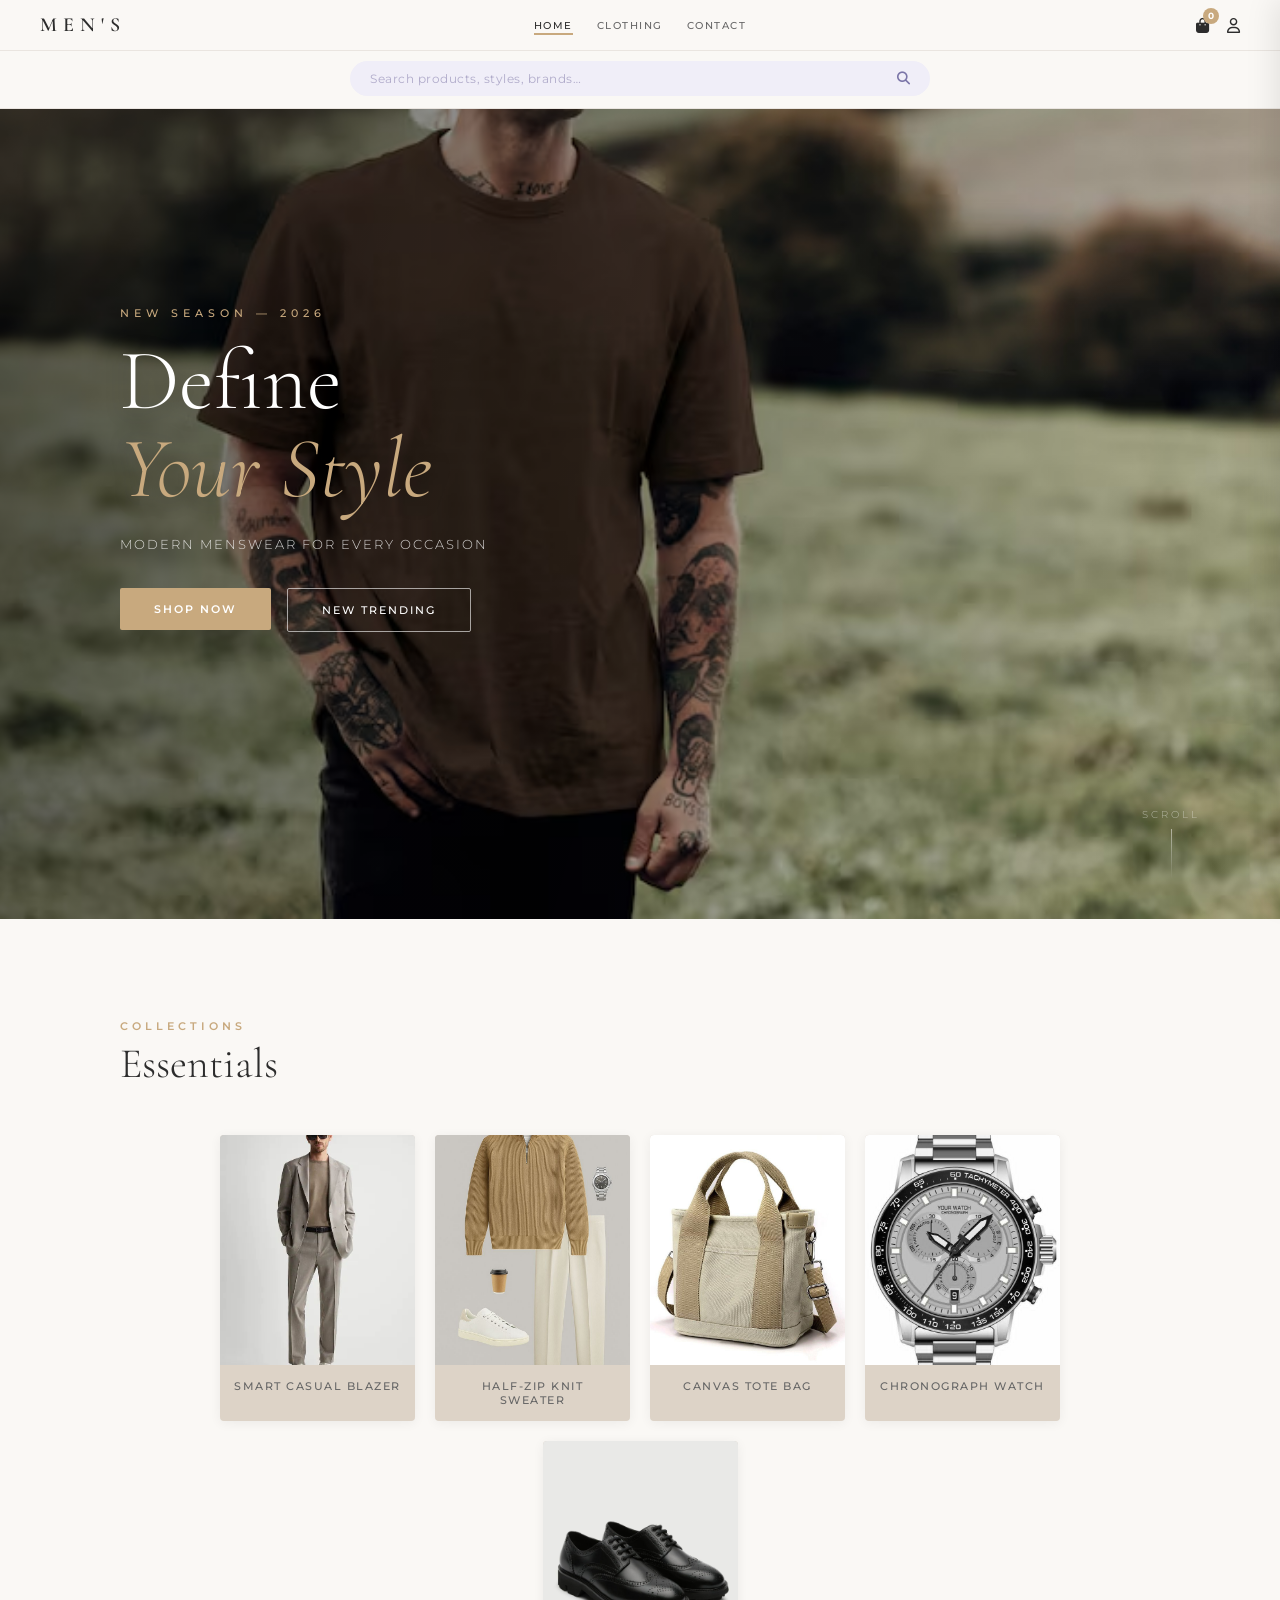
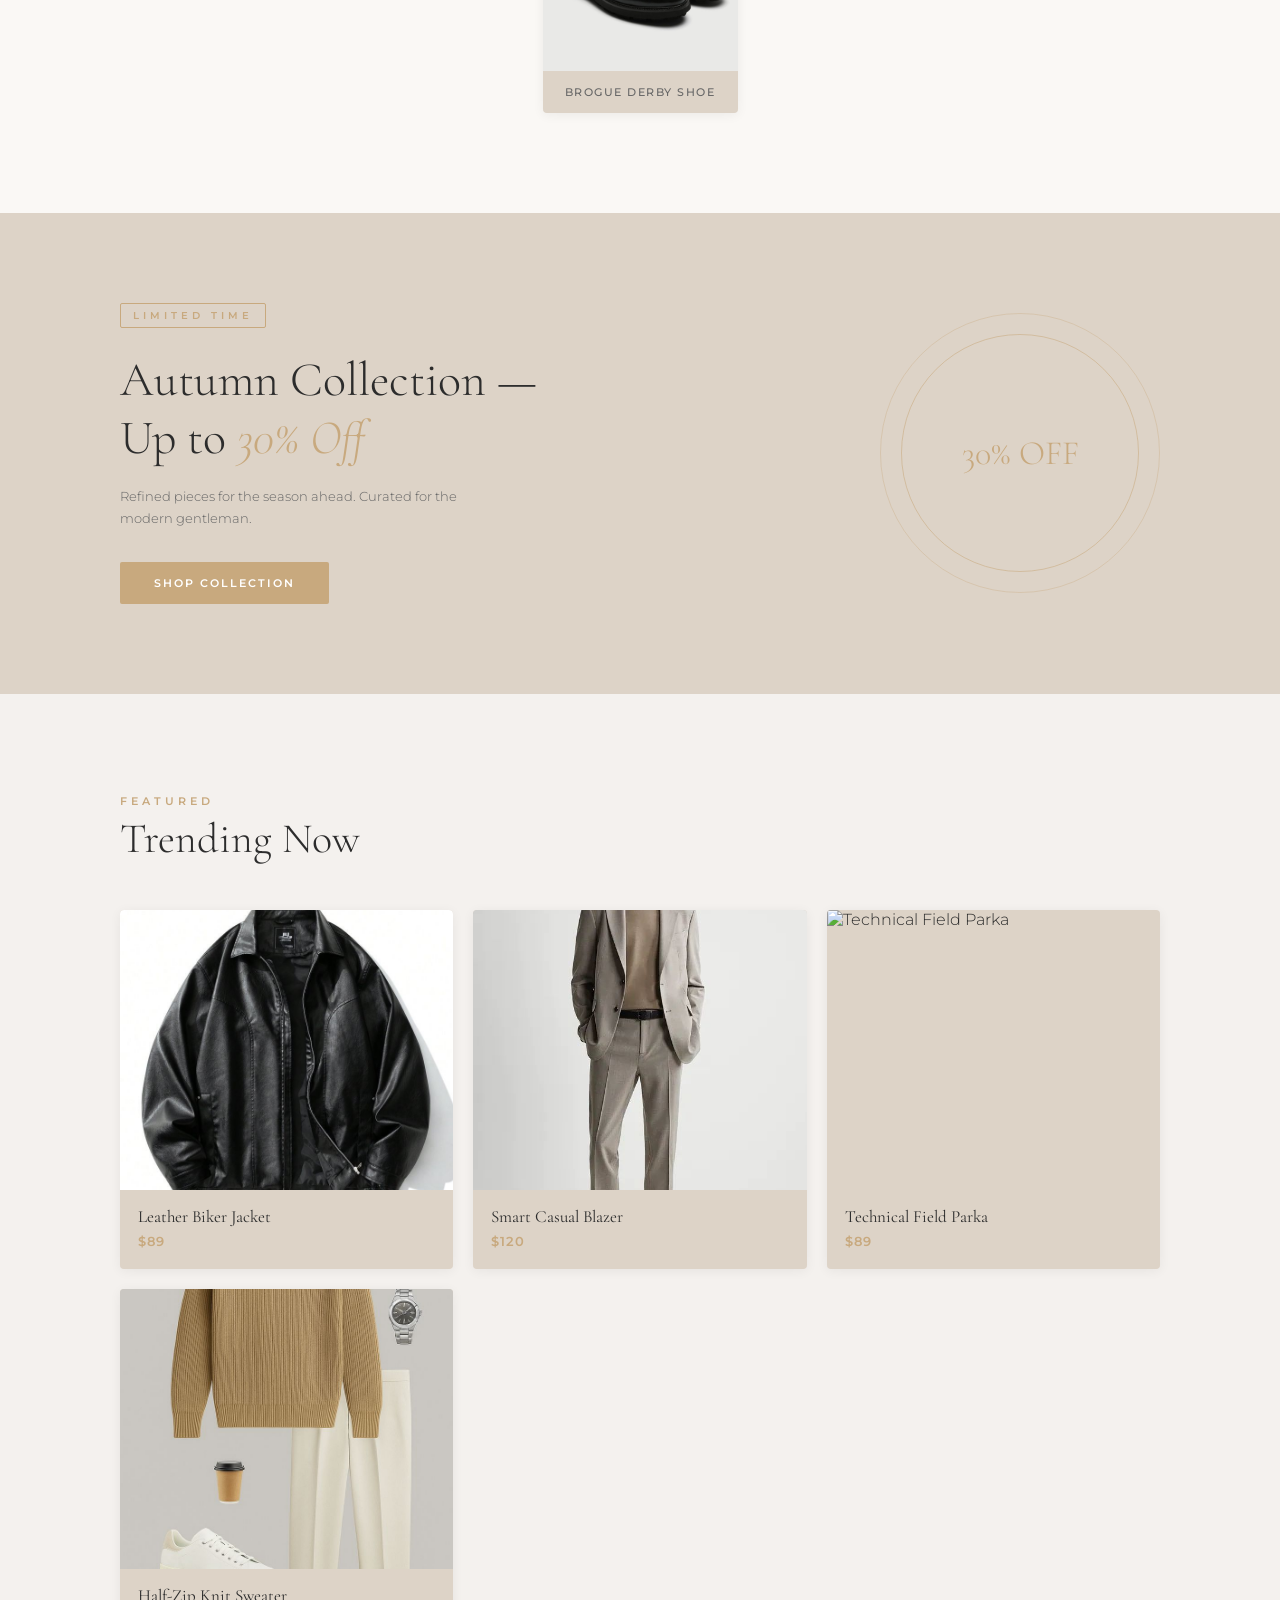
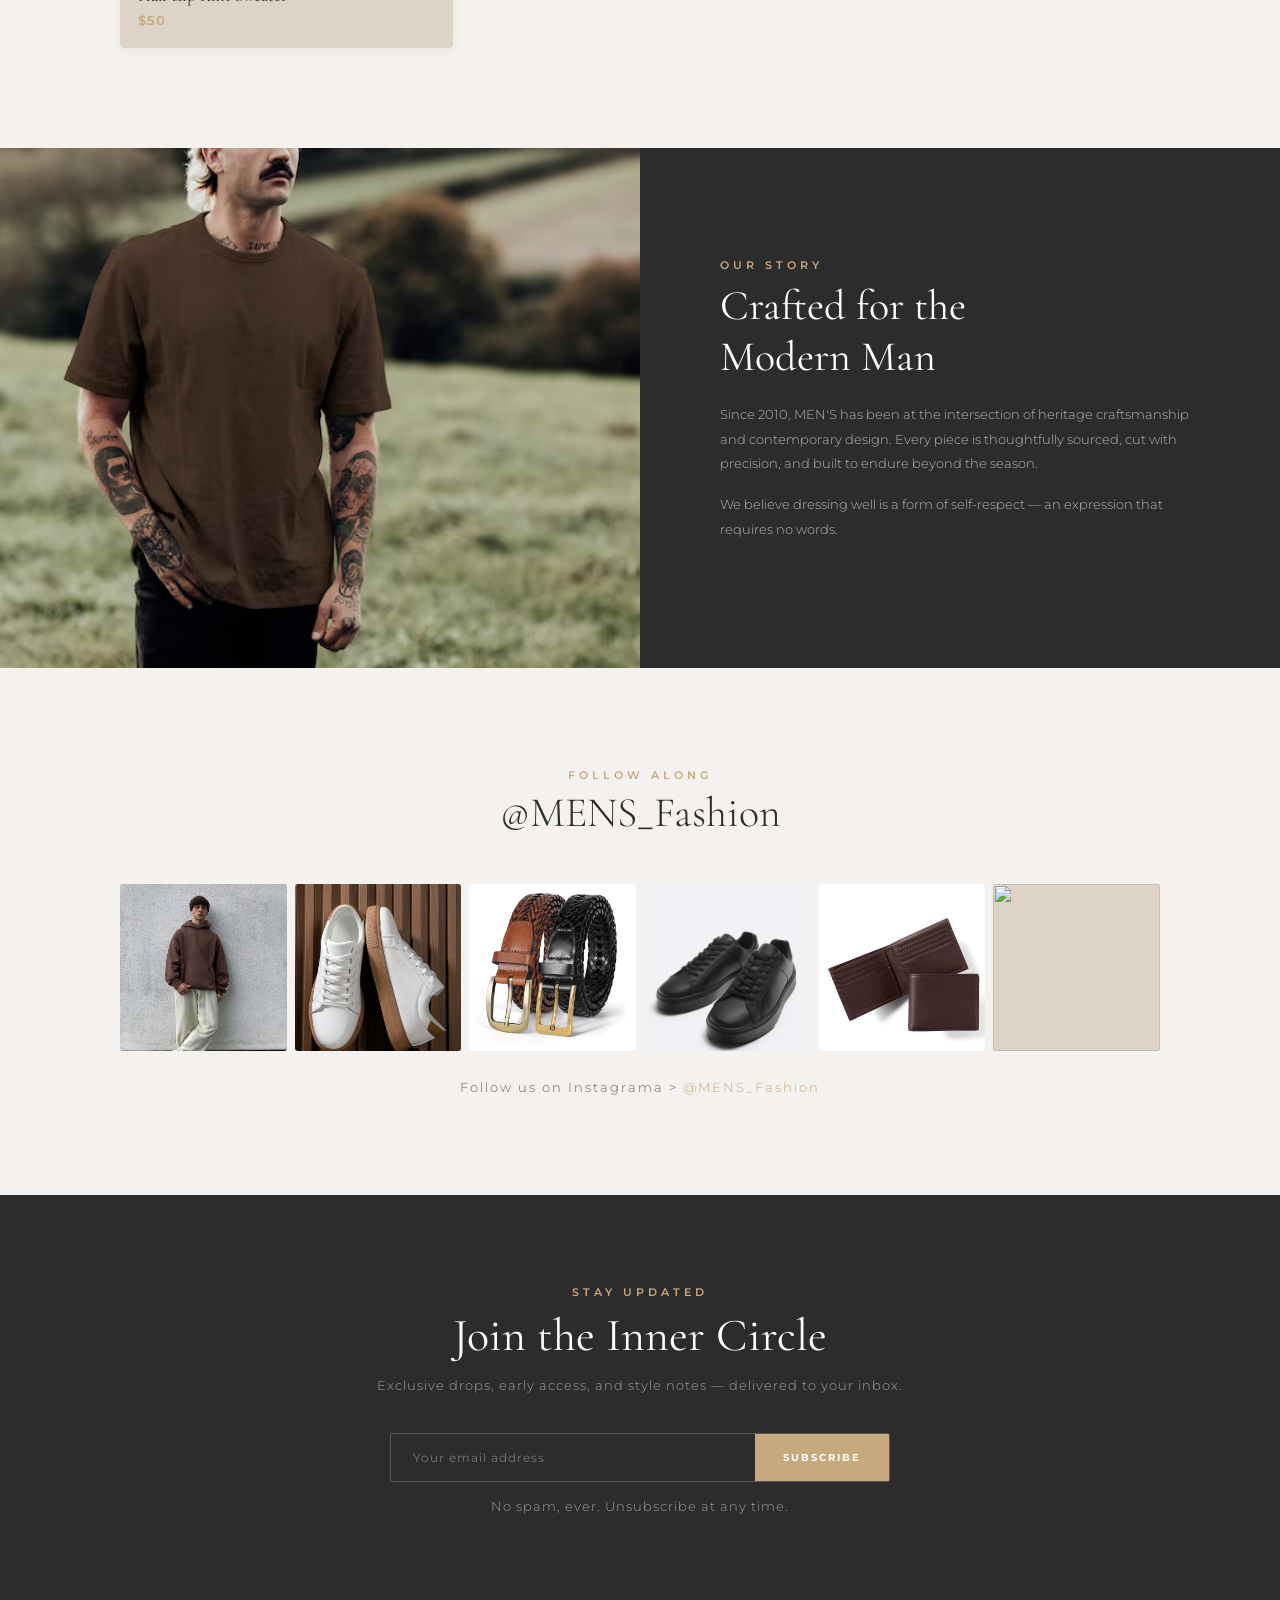
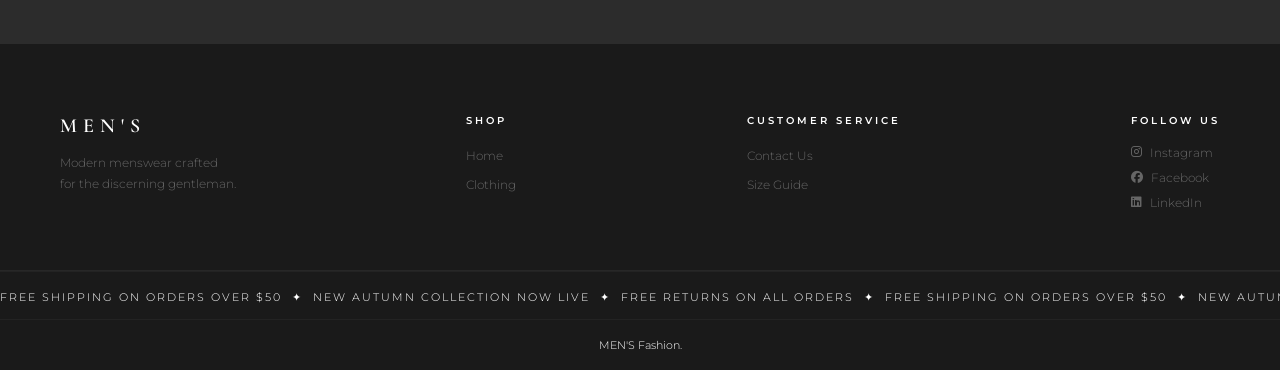
==== commit 7db2b213: "Update index.html" ====
--- a/index.html
+++ b/index.html
@@ -381,7 +381,7 @@
       <div class="footer-brand"><div class="logo">MEN'S</div><p>Modern menswear crafted<br>for the discerning gentleman.</p></div>
       <div class="footer-section"><h3>Shop</h3><ul class="list"><li><a href="index.html">Home</a></li><li><a href="clothing.html">Clothing</a></li></ul></div>
       <div class="footer-section"><h3>Customer Service</h3><ul class="list"><li><a href="contact.html">Contact Us</a></li><li><a href="#" onclick="openSizeModal()">Size Guide</a></li></ul></div>
-      <div class="footer-section"><h3>Follow Us</h3><ul class="social-icons"><li><a href="https://www.Instagram.com/">Instagram<i class="fab fa-instagram"></i></a></li><li><a href="https://www.facebook.com/"><i class="fab fa-facebook"></i> Facebook</a></li><li><a href="https://www.linkedin.com/"><i class="fab fa-linkedin"></i> LinkedIn</a></li></ul></div>
+      <div class="footer-section"><h3>Follow Us</h3><ul class="social-icons"><li><a href="https://www.Instagram.com/"><i class="fab fa-instagram"></i>Instagram</a></li><li><a href="https://www.facebook.com/"><i class="fab fa-facebook"></i> Facebook</a></li><li><a href="https://www.linkedin.com/"><i class="fab fa-linkedin"></i> LinkedIn</a></li></ul></div>
     </div>
     <div class="footer-bottom">
       <div class="marquee-wrapper"><div class="marquee-track"><span>Free Shipping on Orders Over $50 &nbsp;&#10022;&nbsp; New Autumn Collection Now Live &nbsp;&#10022;&nbsp; Free Returns on All Orders &nbsp;&#10022;&nbsp; Free Shipping on Orders Over $50 &nbsp;&#10022;&nbsp; New Autumn Collection Now Live &nbsp;&#10022;&nbsp; Free Returns on All Orders &nbsp;&#10022;&nbsp;</span></div></div>
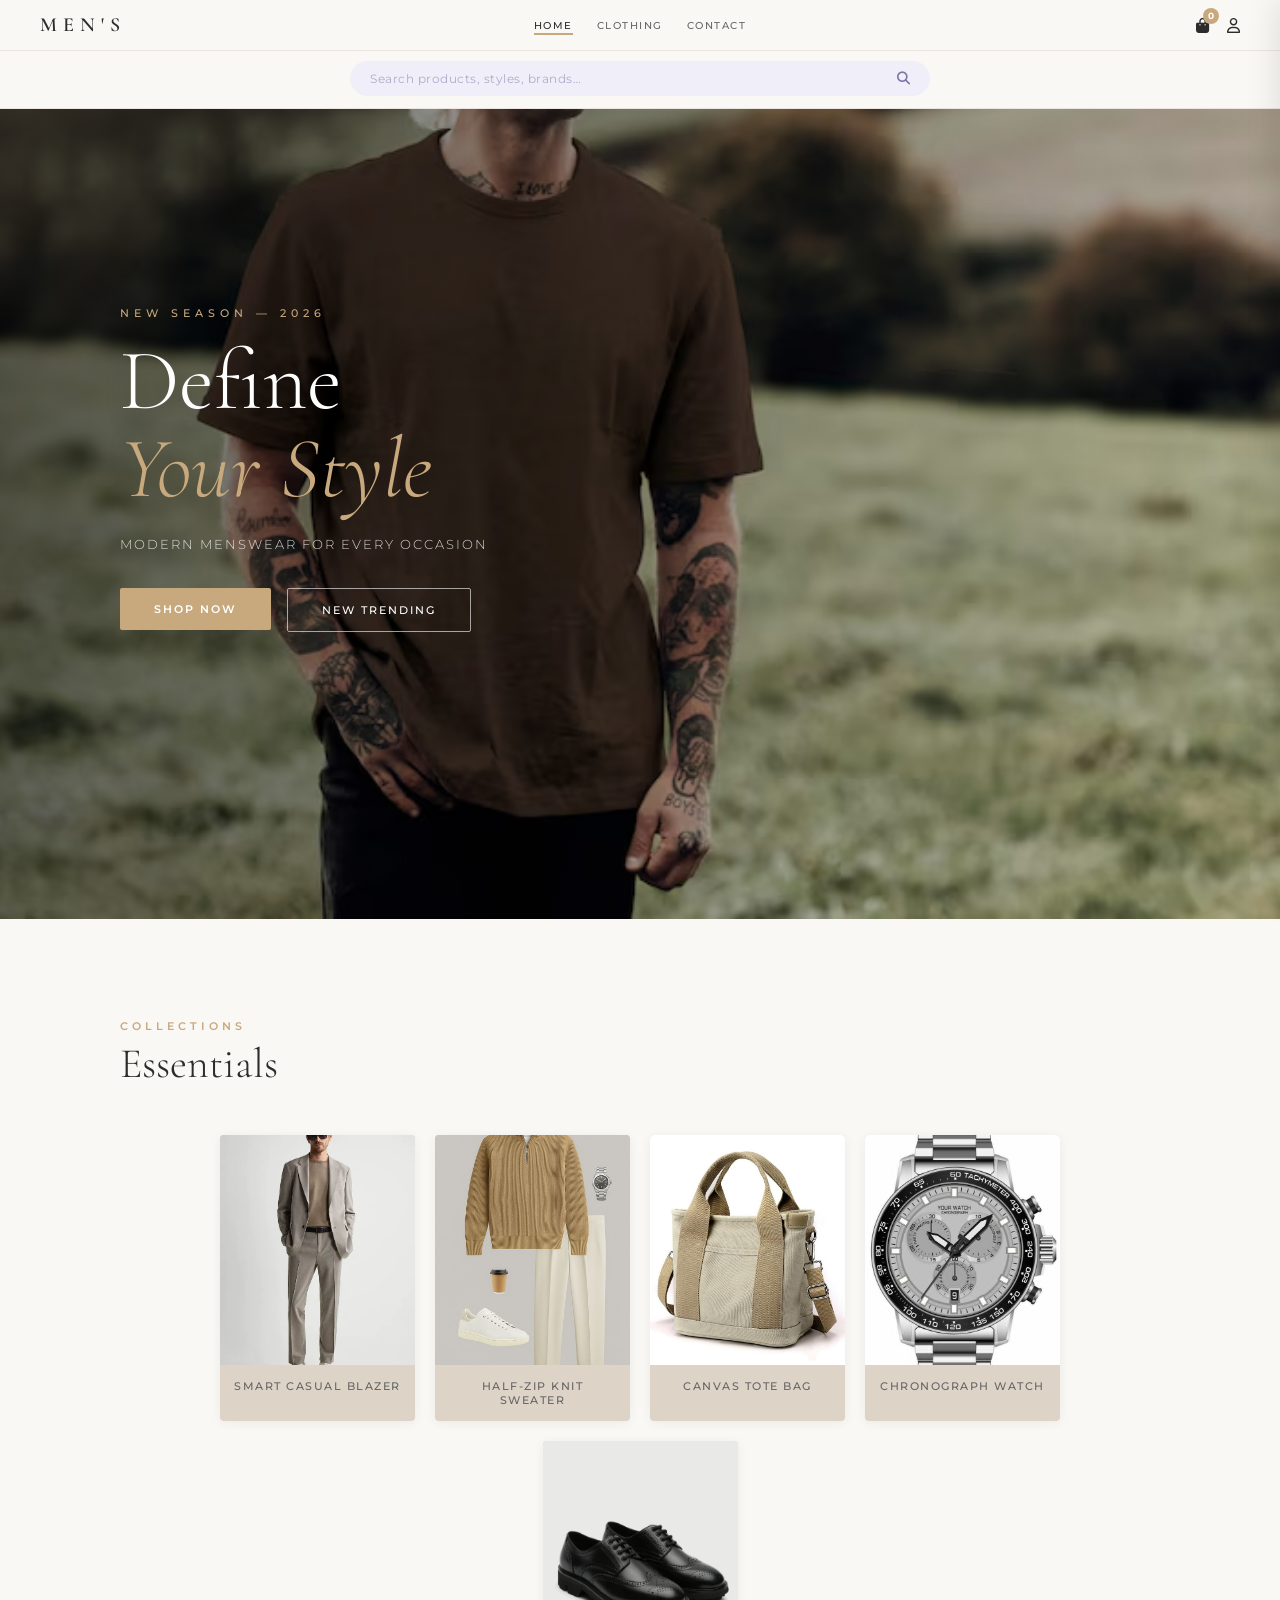
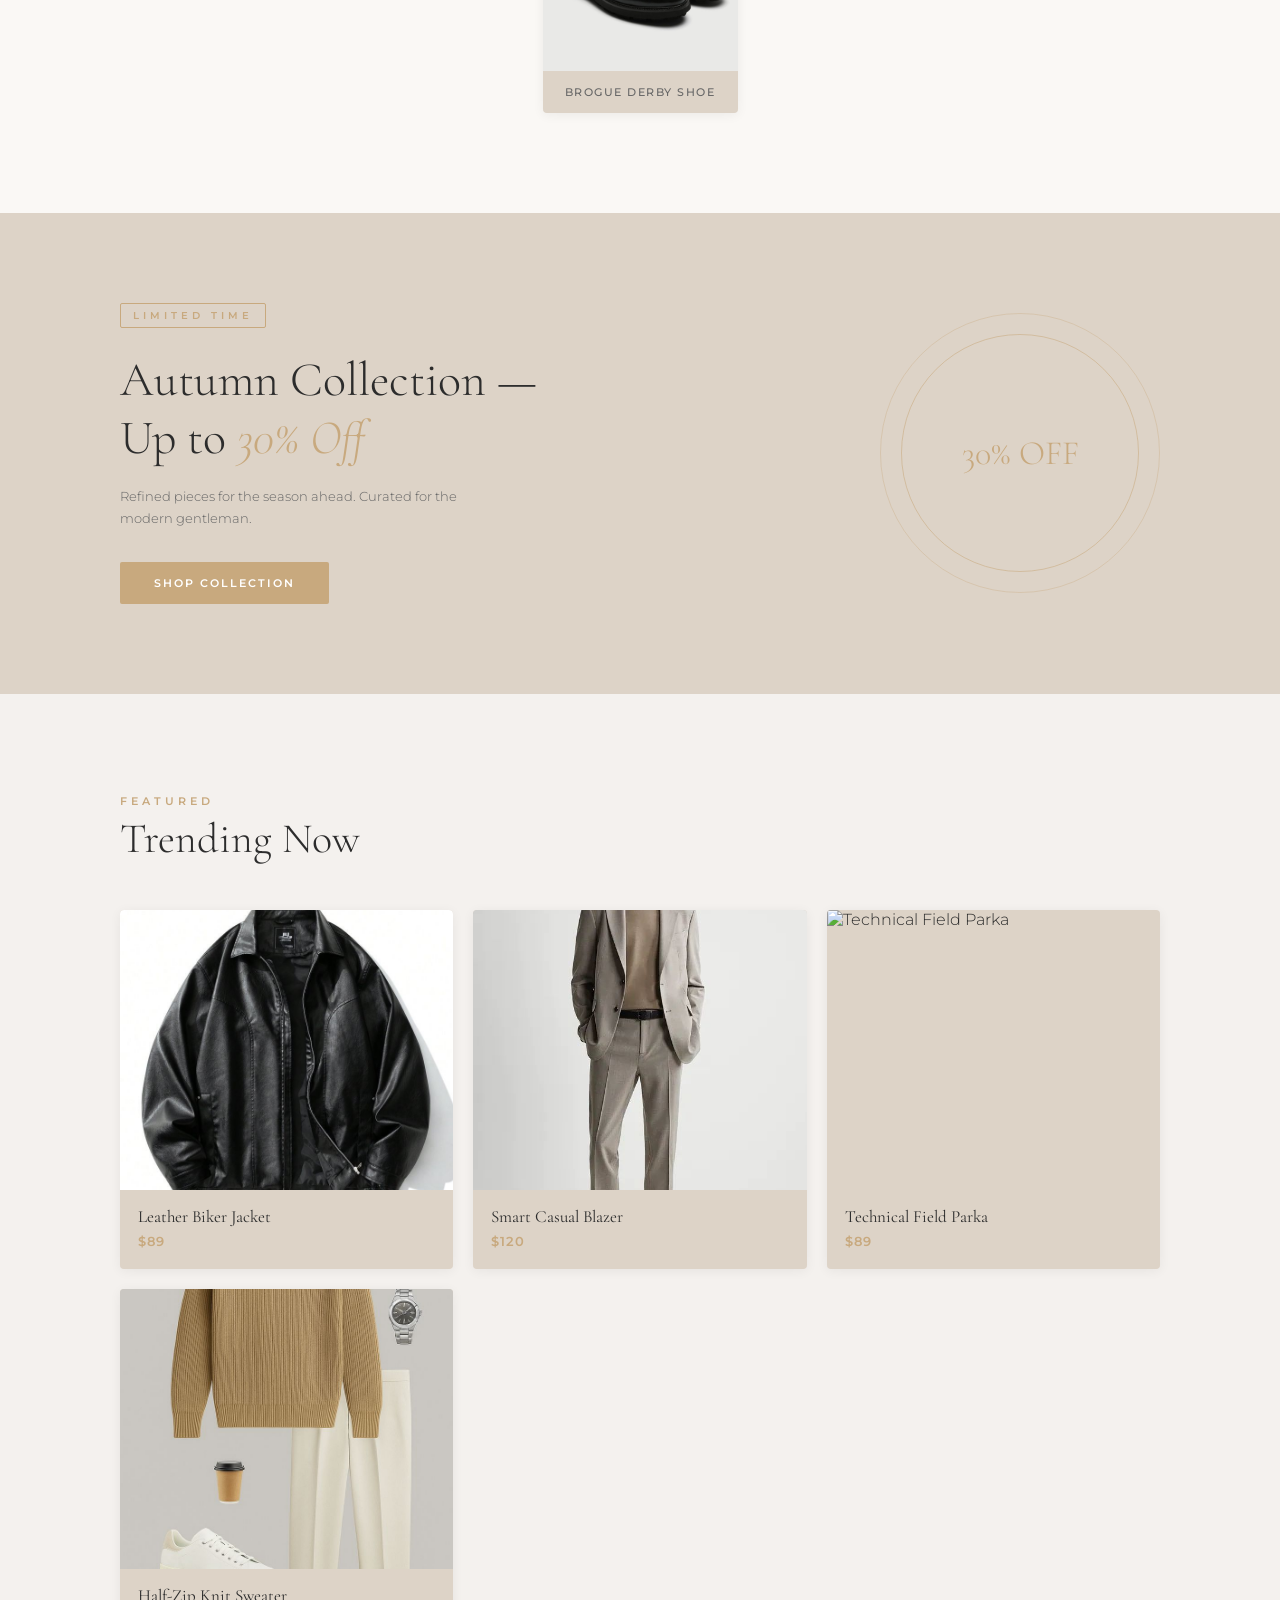
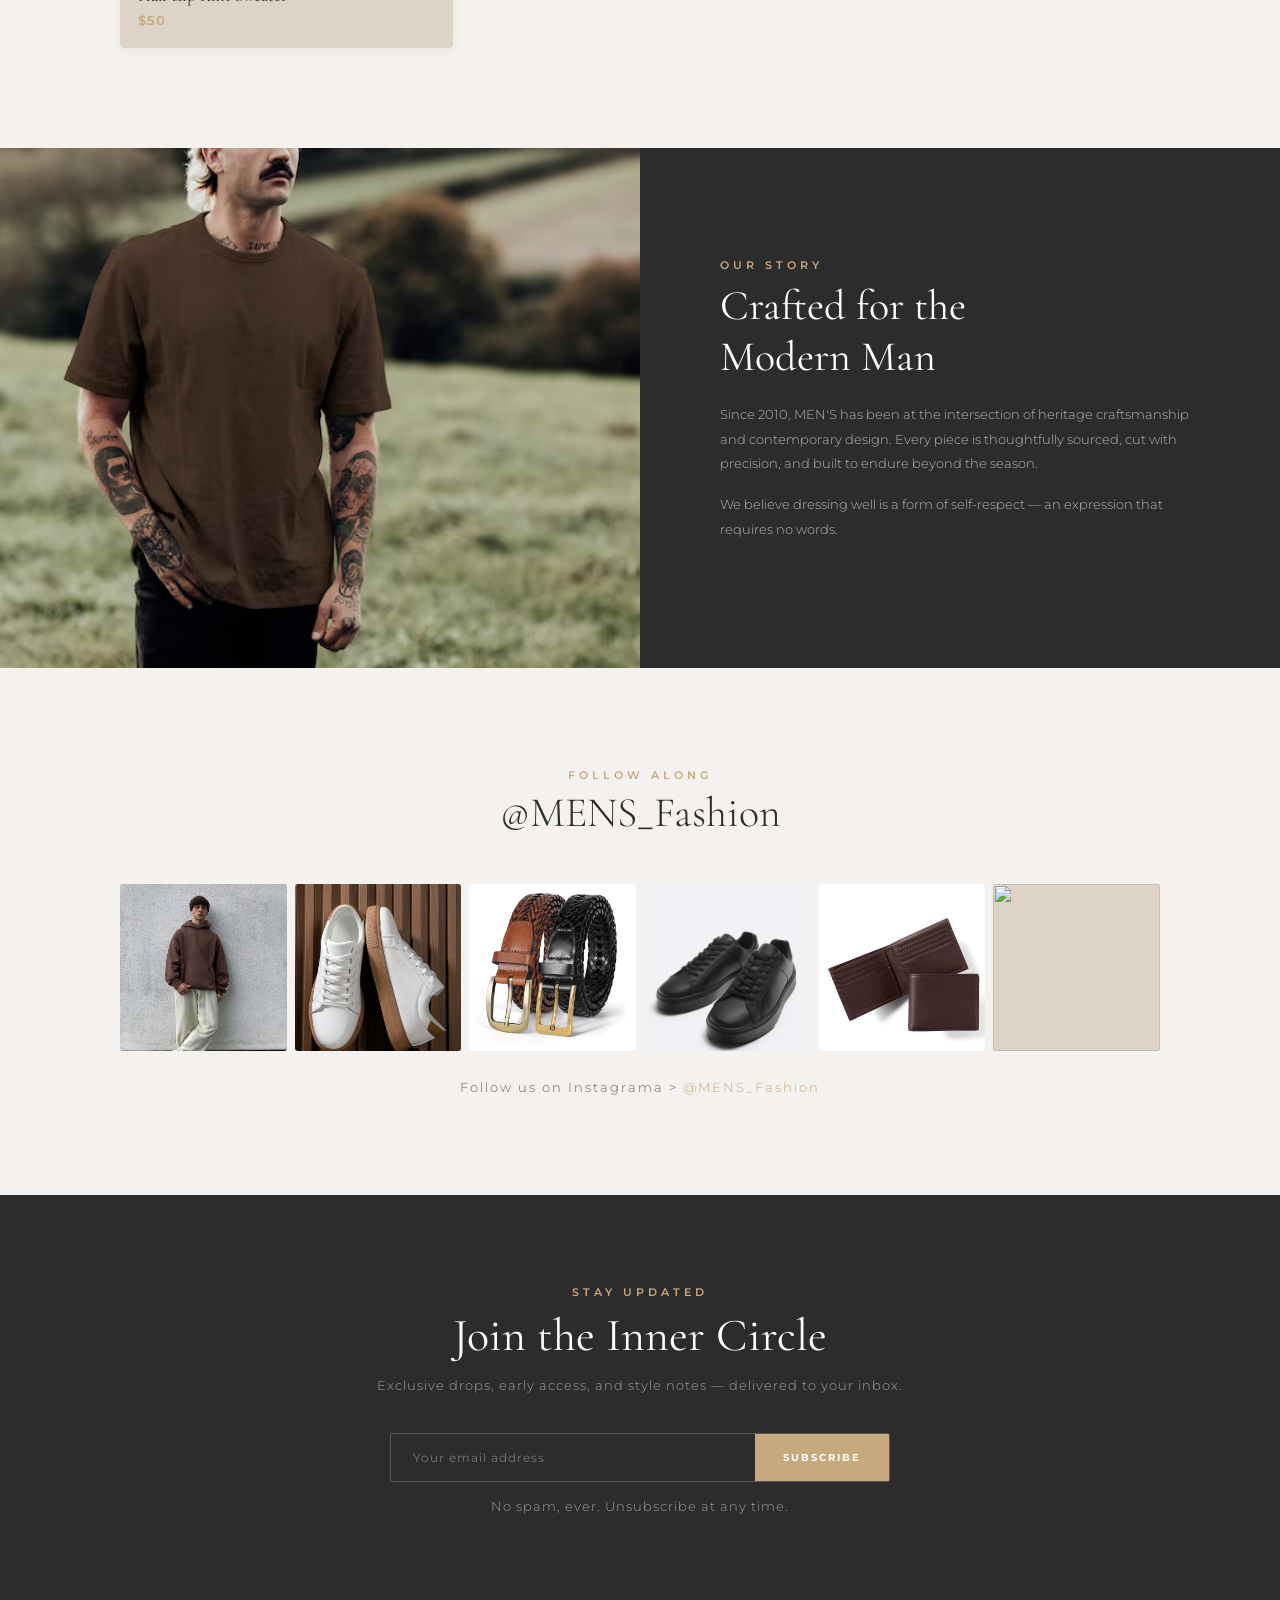
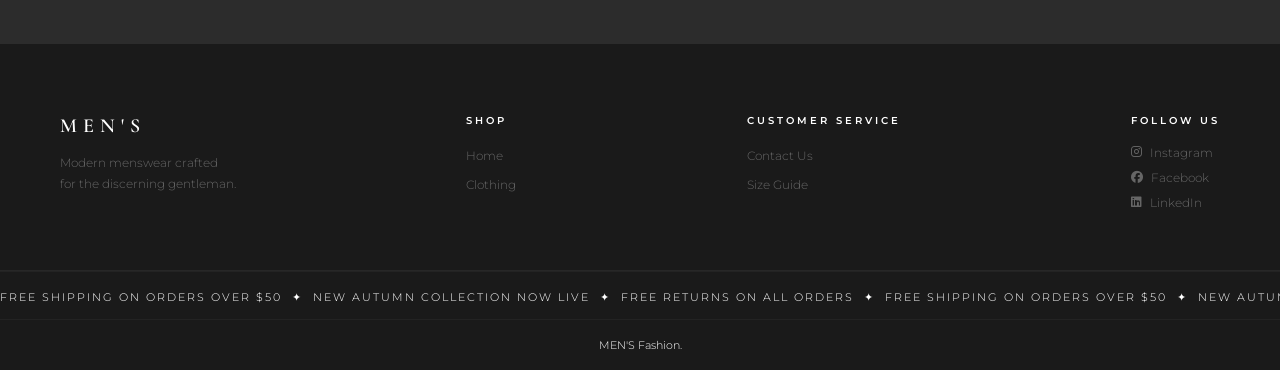
==== commit 37a755a2: "Update index.html" ====
--- a/index.html
+++ b/index.html
@@ -263,7 +263,7 @@
         <a href="#New Trending"><button class="btn-outline">New Trending</button></a>
       </div>
     </div>
-    <div class="hero-scroll"><span>Scroll</span><div class="scroll-line"></div></div>
+   
   </section>
 
   <!-- ── ESSENTIALS ── -->
